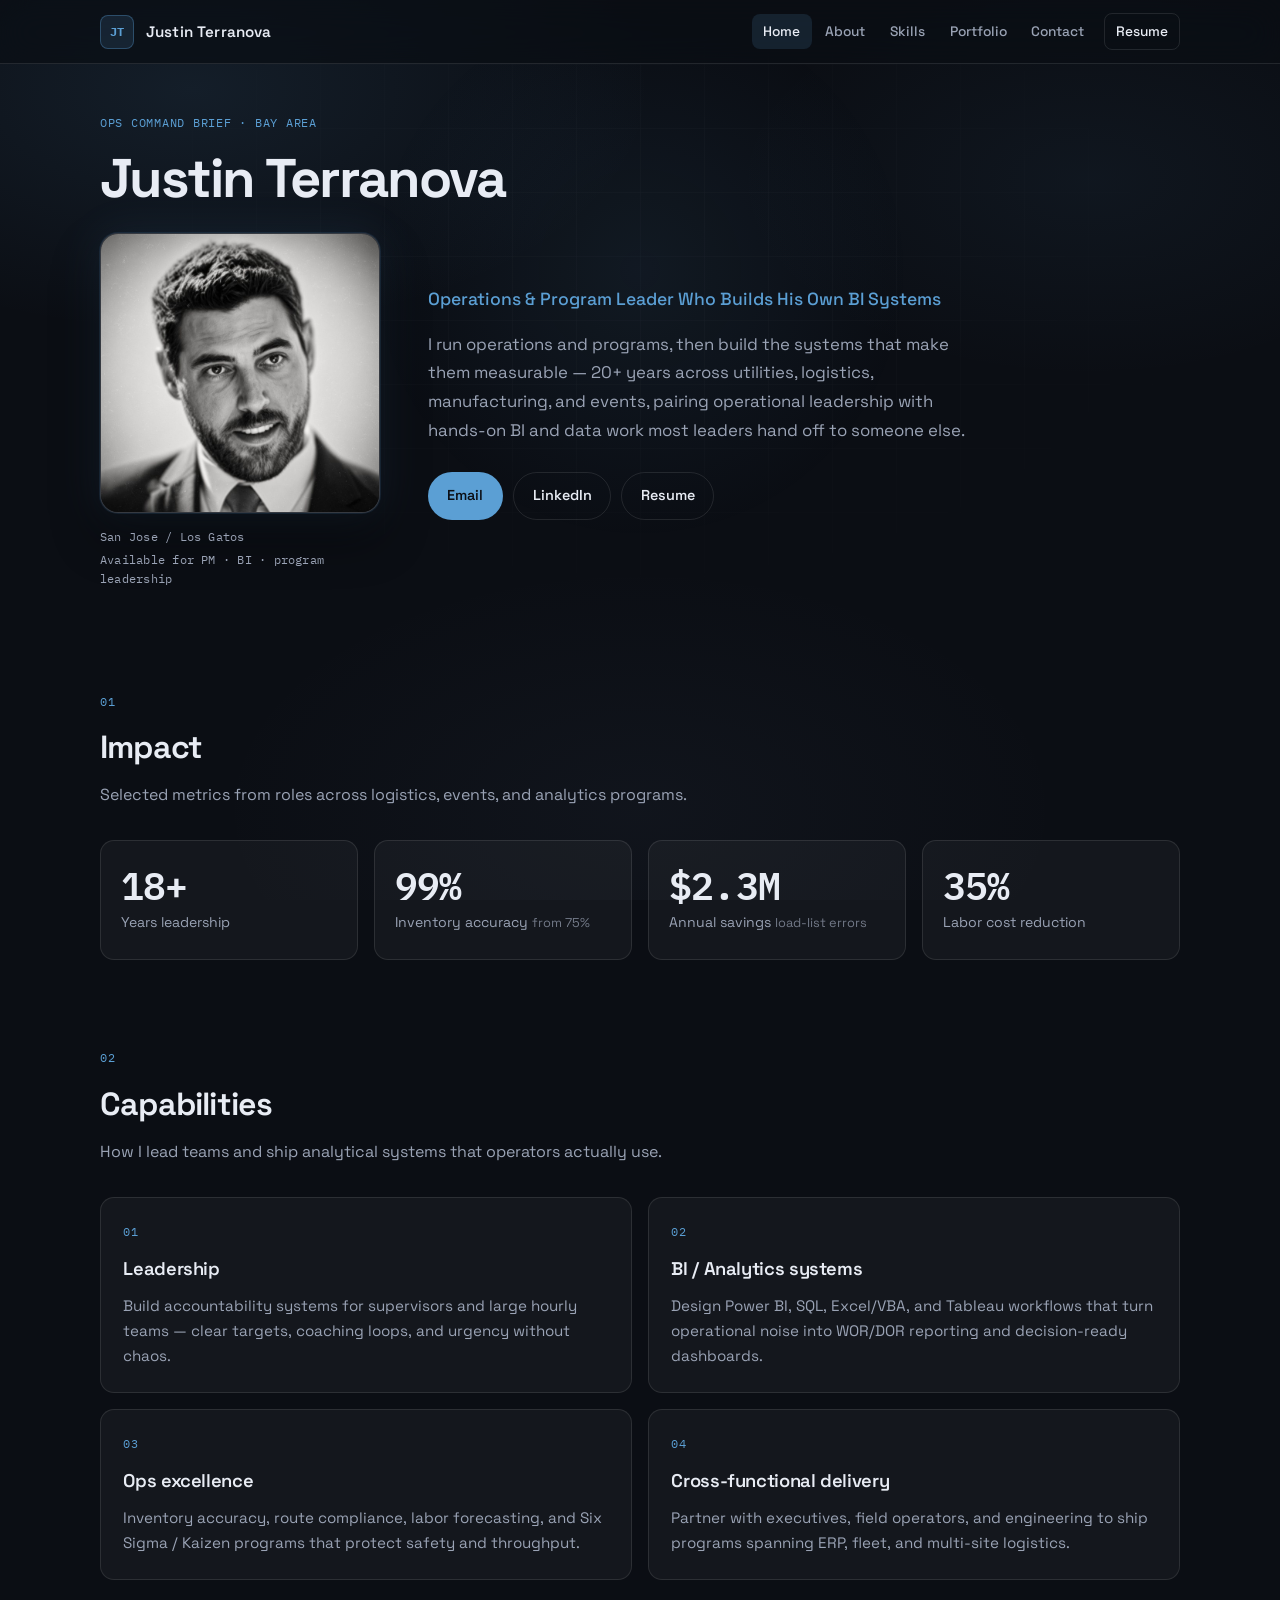
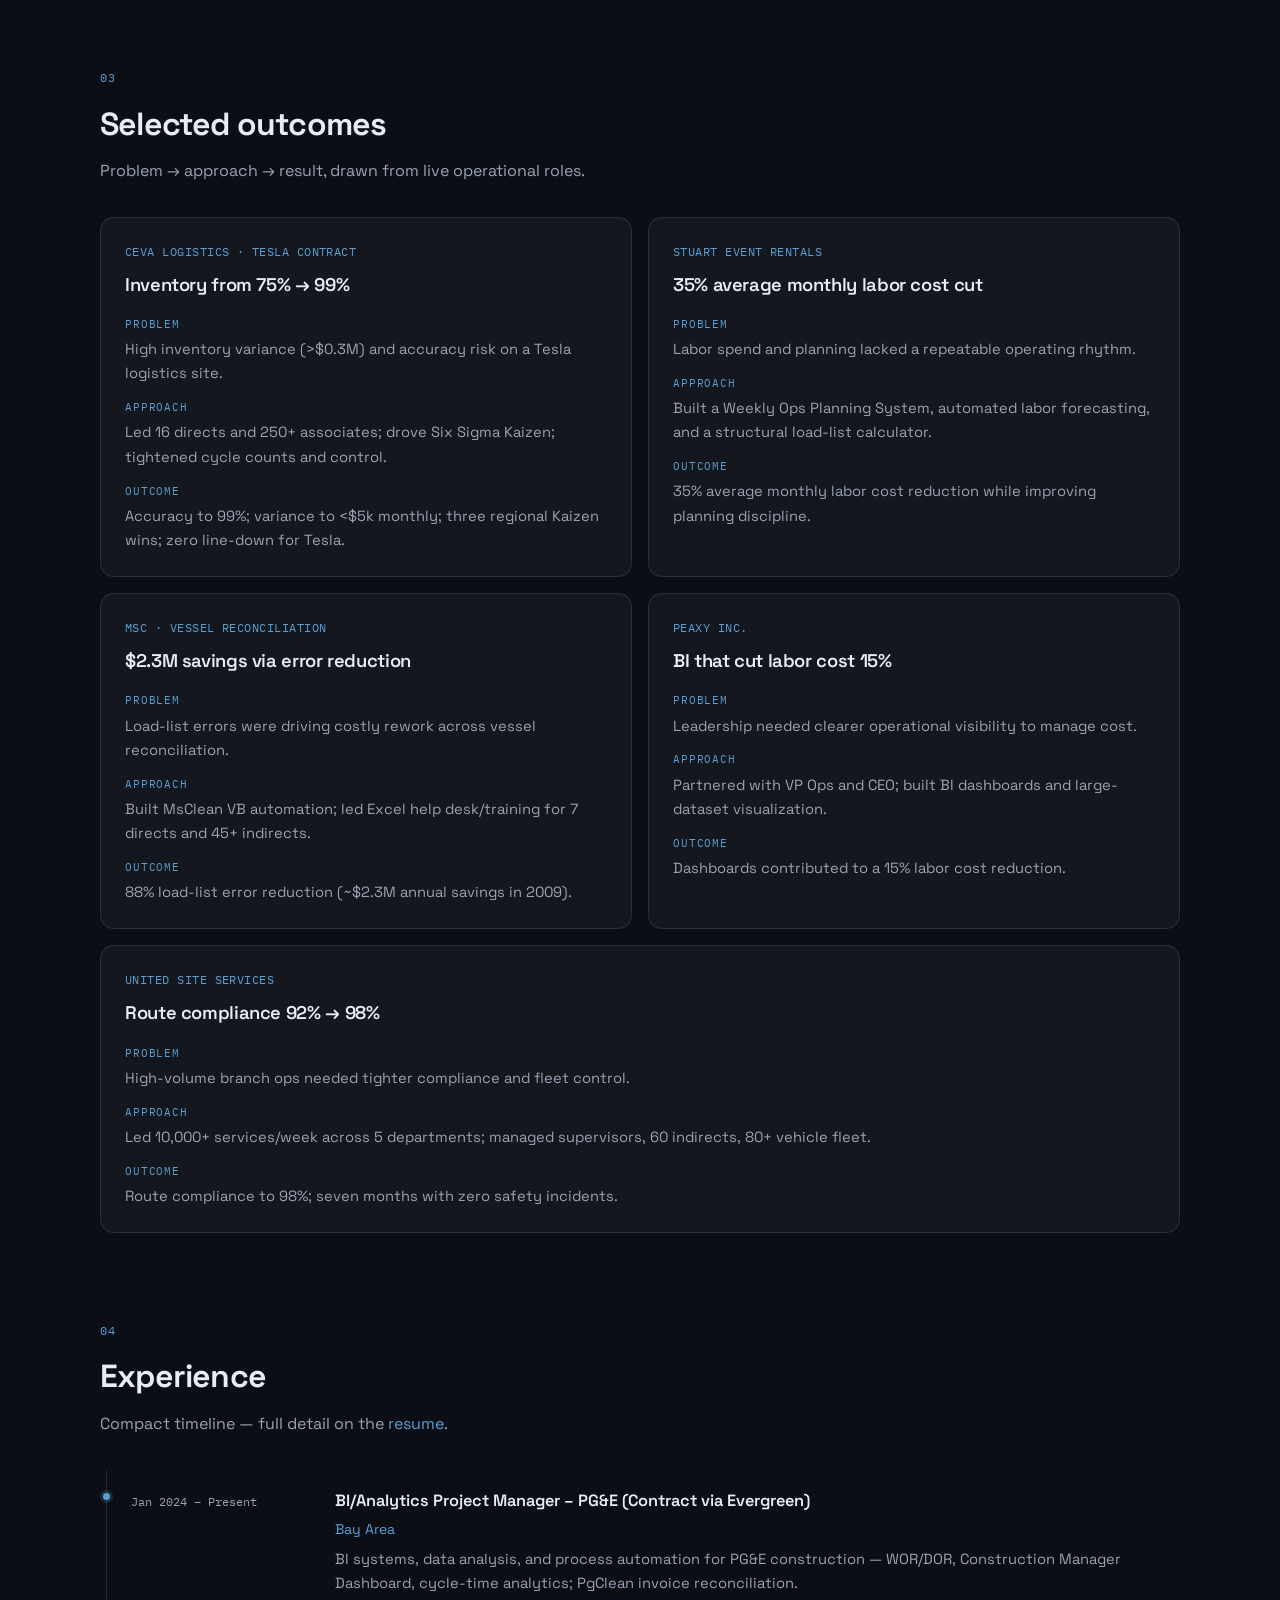
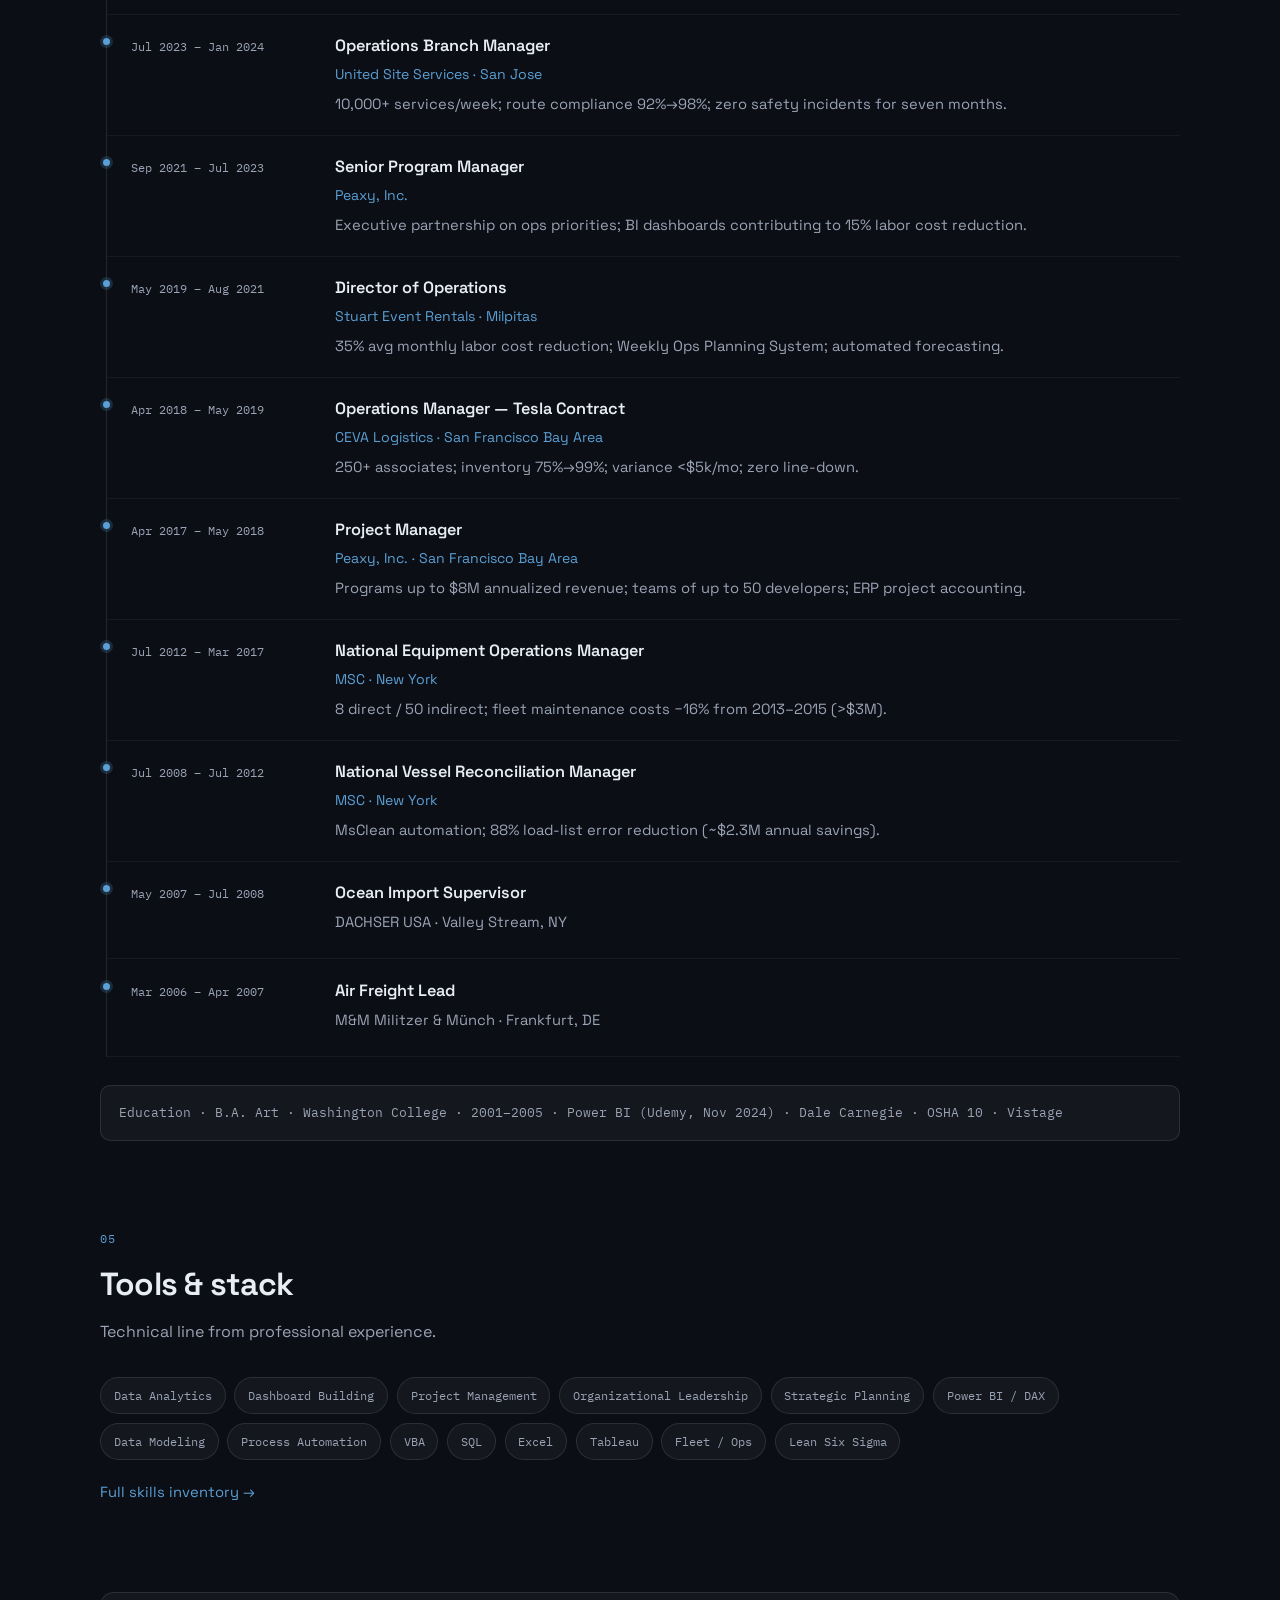
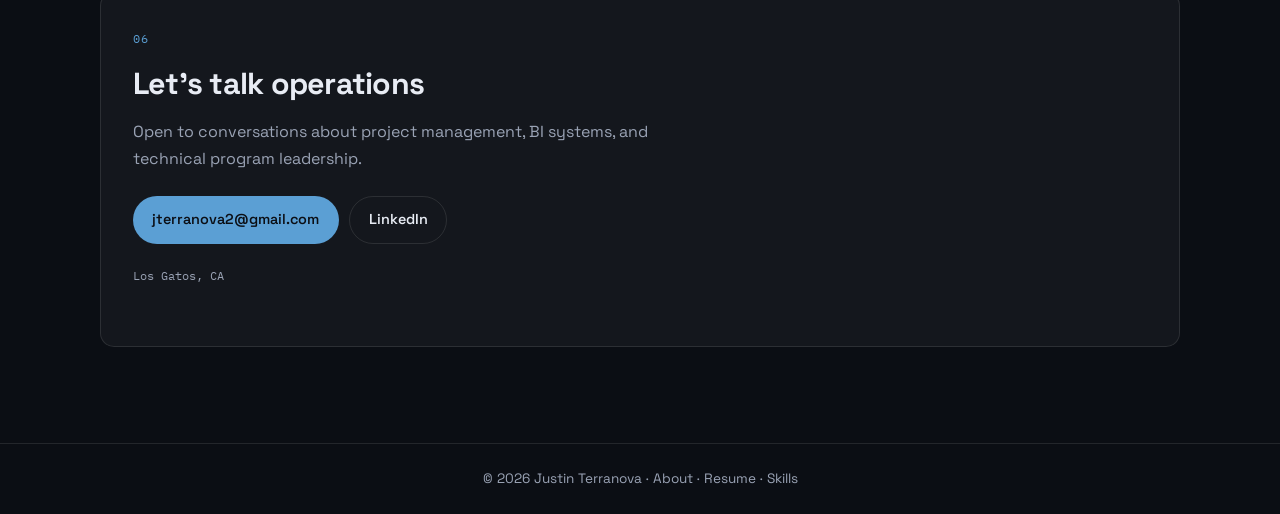
==== index.html @ 0907962b "Fix insights essay images before shelving Rename WebP files that carried .png/.jpg extensions, drop " ====
<!DOCTYPE html>
<html lang="en">
<head>
  <meta charset="UTF-8" />
  <meta name="viewport" content="width=device-width, initial-scale=1" />
  <title>Justin Terranova — Operations & Program Leader · BI Systems · Technical Program Leadership</title>
  <meta name="description" content="Justin Terranova — Operations & Program Leader who builds his own BI systems. 20+ years across utilities, logistics, and manufacturing." />
  <link rel="preconnect" href="https://fonts.googleapis.com" />
  <link rel="preconnect" href="https://fonts.gstatic.com" crossorigin />
  <link href="https://fonts.googleapis.com/css2?family=IBM+Plex+Mono:wght@400;500;600&family=Space+Grotesk:wght@400;500;600;700&display=swap" rel="stylesheet" />
  <link rel="stylesheet" href="styles.css?v=4" />
  <link rel="icon" href="favicon.svg" type="image/svg+xml" />
  <link rel="apple-touch-icon" href="assets/apple-touch-icon.png" />
  <meta property="og:type" content="website" />
  <meta property="og:site_name" content="Justin Terranova" />
  <meta property="og:title" content="Justin Terranova — Operations &amp; Program Leader · BI Systems · Technical Program Leadership" />
  <meta property="og:description" content="Justin Terranova — Operations &amp; Program Leader who builds his own BI systems. 20+ years across utilities, logistics, and manufacturing." />
  <meta property="og:url" content="https://www.justinterranova.com/" />
  <meta property="og:image" content="https://www.justinterranova.com/assets/og-card.jpg" />
  <meta property="og:image:width" content="1200" />
  <meta property="og:image:height" content="630" />
  <meta property="og:image:alt" content="Justin Terranova — Operations &amp; Program Leader Who Builds His Own BI Systems" />
  <meta name="twitter:card" content="summary_large_image" />
</head>
<body>
  <div class="mesh" aria-hidden="true"></div>
  <div class="grid-overlay" aria-hidden="true"></div>
  <div class="cursor-spotlight" aria-hidden="true"></div>

  <header class="site-header">
    <div class="nav-inner">
      <a class="brand" href="index.html">
        <span class="brand-mark">JT</span>
        <span class="brand-name">Justin Terranova</span>
      </a>
      <button class="nav-toggle" type="button" aria-label="Menu" aria-expanded="false">
        <span></span><span></span><span></span>
      </button>
      <nav class="nav-links" aria-label="Primary">
        <a href="index.html" class="active">Home</a>
        <a href="about.html">About</a>
        <a href="skills.html">Skills</a>
        <a href="portfolio.html">Portfolio</a>
        <a href="#contact">Contact</a>
        <a href="resume.html" class="nav-cta">Resume</a>
      </nav>
    </div>
  </header>

  <main>
    <!-- HERO -->
    <section class="hero" id="top">
      <div class="container">
        <div class="hero-copy reveal">
          <p class="eyebrow mono">Ops command brief · Bay Area</p>
          <h1>Justin Terranova</h1>
          <div class="hero-portrait">
            <div class="portrait-frame">
              <img
                src="assets/justin-headshot-film.jpg"
                alt="Black-and-white headshot of Justin Terranova in a suit and tie"
                width="720"
                height="720"
              />
            </div>
            <div class="portrait-meta mono">
              <span>San Jose / Los Gatos</span>
              <span>Available for PM · BI · program leadership</span>
            </div>
          </div>
          <div class="hero-intro">
            <p class="hero-role">Operations & Program Leader Who Builds His Own BI Systems</p>
            <p class="hero-value">
              I run operations and programs, then build the systems that make them measurable — 20+ years across utilities, logistics, manufacturing, and events, pairing operational leadership with hands-on BI and data work most leaders hand off to someone else.
            </p>
            <div class="hero-ctas">
              <a class="btn btn-primary" href="mailto:jterranova2@gmail.com">Email</a>
              <a class="btn btn-ghost" href="https://www.linkedin.com/in/justinterranova/" target="_blank" rel="noopener noreferrer">LinkedIn</a>
              <a class="btn btn-ghost" href="resume.html">Resume</a>
            </div>
          </div>
        </div>
      </div>
    </section>

    <!-- KPI STRIP -->
    <section class="section kpi-section" id="impact">
      <div class="container">
        <div class="section-head reveal">
          <span class="section-num mono">01</span>
          <h2>Impact</h2>
          <p>Selected metrics from roles across logistics, events, and analytics programs.</p>
        </div>
        <div class="kpi-strip">
          <article class="kpi-card glass-card reveal" style="--d: 0ms" data-spotlight>
            <span class="kpi-value mono" data-count="18" data-suffix="+">0</span>
            <span class="kpi-label">Years leadership</span>
          </article>
          <article class="kpi-card glass-card reveal" style="--d: 60ms" data-spotlight>
            <span class="kpi-value mono" data-count="99" data-suffix="%">0</span>
            <span class="kpi-label">Inventory accuracy <span class="kpi-note">from 75%</span></span>
          </article>
          <article class="kpi-card glass-card reveal" style="--d: 120ms" data-spotlight>
            <span class="kpi-value mono" data-prefix="$" data-count="2.3" data-decimals="1" data-suffix="M">$0</span>
            <span class="kpi-label">Annual savings <span class="kpi-note">load-list errors</span></span>
          </article>
          <article class="kpi-card glass-card reveal" style="--d: 180ms" data-spotlight>
            <span class="kpi-value mono" data-count="35" data-suffix="%">0</span>
            <span class="kpi-label">Labor cost reduction</span>
          </article>
        </div>
      </div>
    </section>

    <!-- CAPABILITIES BENTO -->
    <section class="section" id="capabilities">
      <div class="container">
        <div class="section-head reveal">
          <span class="section-num mono">02</span>
          <h2>Capabilities</h2>
          <p>How I lead teams and ship analytical systems that operators actually use.</p>
        </div>
        <div class="bento">
          <article class="bento-card glass-card reveal" style="--d: 0ms" data-spotlight>
            <span class="bento-num mono">01</span>
            <h3>Leadership</h3>
            <p>Build accountability systems for supervisors and large hourly teams — clear targets, coaching loops, and urgency without chaos.</p>
          </article>
          <article class="bento-card glass-card reveal" style="--d: 60ms" data-spotlight>
            <span class="bento-num mono">02</span>
            <h3>BI / Analytics systems</h3>
            <p>Design Power BI, SQL, Excel/VBA, and Tableau workflows that turn operational noise into WOR/DOR reporting and decision-ready dashboards.</p>
          </article>
          <article class="bento-card glass-card reveal" style="--d: 120ms" data-spotlight>
            <span class="bento-num mono">03</span>
            <h3>Ops excellence</h3>
            <p>Inventory accuracy, route compliance, labor forecasting, and Six Sigma / Kaizen programs that protect safety and throughput.</p>
          </article>
          <article class="bento-card glass-card reveal" style="--d: 180ms" data-spotlight>
            <span class="bento-num mono">04</span>
            <h3>Cross-functional delivery</h3>
            <p>Partner with executives, field operators, and engineering to ship programs spanning ERP, fleet, and multi-site logistics.</p>
          </article>
        </div>
      </div>
    </section>

    <!-- SELECTED OUTCOMES -->
    <section class="section" id="outcomes">
      <div class="container">
        <div class="section-head reveal">
          <span class="section-num mono">03</span>
          <h2>Selected outcomes</h2>
          <p>Problem → approach → result, drawn from live operational roles.</p>
        </div>
        <div class="outcome-grid">
          <article class="outcome-card glass-card reveal" style="--d: 0ms" data-spotlight>
            <p class="outcome-org mono">CEVA Logistics · Tesla contract</p>
            <h3>Inventory from 75% → 99%</h3>
            <dl class="outcome-flow">
              <div><dt>Problem</dt><dd>High inventory variance (&gt;$0.3M) and accuracy risk on a Tesla logistics site.</dd></div>
              <div><dt>Approach</dt><dd>Led 16 directs and 250+ associates; drove Six Sigma Kaizen; tightened cycle counts and control.</dd></div>
              <div><dt>Outcome</dt><dd>Accuracy to 99%; variance to &lt;$5k monthly; three regional Kaizen wins; zero line-down for Tesla.</dd></div>
            </dl>
          </article>
          <article class="outcome-card glass-card reveal" style="--d: 80ms" data-spotlight>
            <p class="outcome-org mono">Stuart Event Rentals</p>
            <h3>35% average monthly labor cost cut</h3>
            <dl class="outcome-flow">
              <div><dt>Problem</dt><dd>Labor spend and planning lacked a repeatable operating rhythm.</dd></div>
              <div><dt>Approach</dt><dd>Built a Weekly Ops Planning System, automated labor forecasting, and a structural load-list calculator.</dd></div>
              <div><dt>Outcome</dt><dd>35% average monthly labor cost reduction while improving planning discipline.</dd></div>
            </dl>
          </article>
          <article class="outcome-card glass-card reveal" style="--d: 160ms" data-spotlight>
            <p class="outcome-org mono">MSC · Vessel Reconciliation</p>
            <h3>$2.3M savings via error reduction</h3>
            <dl class="outcome-flow">
              <div><dt>Problem</dt><dd>Load-list errors were driving costly rework across vessel reconciliation.</dd></div>
              <div><dt>Approach</dt><dd>Built MsClean VB automation; led Excel help desk/training for 7 directs and 45+ indirects.</dd></div>
              <div><dt>Outcome</dt><dd>88% load-list error reduction (~$2.3M annual savings in 2009).</dd></div>
            </dl>
          </article>
          <article class="outcome-card glass-card reveal" style="--d: 240ms" data-spotlight>
            <p class="outcome-org mono">Peaxy Inc.</p>
            <h3>BI that cut labor cost 15%</h3>
            <dl class="outcome-flow">
              <div><dt>Problem</dt><dd>Leadership needed clearer operational visibility to manage cost.</dd></div>
              <div><dt>Approach</dt><dd>Partnered with VP Ops and CEO; built BI dashboards and large-dataset visualization.</dd></div>
              <div><dt>Outcome</dt><dd>Dashboards contributed to a 15% labor cost reduction.</dd></div>
            </dl>
          </article>
          <article class="outcome-card glass-card reveal" style="--d: 320ms" data-spotlight>
            <p class="outcome-org mono">United Site Services</p>
            <h3>Route compliance 92% → 98%</h3>
            <dl class="outcome-flow">
              <div><dt>Problem</dt><dd>High-volume branch ops needed tighter compliance and fleet control.</dd></div>
              <div><dt>Approach</dt><dd>Led 10,000+ services/week across 5 departments; managed supervisors, 60 indirects, 80+ vehicle fleet.</dd></div>
              <div><dt>Outcome</dt><dd>Route compliance to 98%; seven months with zero safety incidents.</dd></div>
            </dl>
          </article>
        </div>
      </div>
    </section>

    <!-- EXPERIENCE TIMELINE -->
    <section class="section" id="experience">
      <div class="container">
        <div class="section-head reveal">
          <span class="section-num mono">04</span>
          <h2>Experience</h2>
          <p>Compact timeline — full detail on the <a href="resume.html">resume</a>.</p>
        </div>
        <ol class="timeline">
          <li class="timeline-item reveal" style="--d: 0ms">
            <time class="mono">Jan 2024 – Present</time>
            <div>
              <h3>BI/Analytics Project Manager – PG&E (Contract via Evergreen)</h3>
              <p class="timeline-meta">Bay Area</p>
              <p>BI systems, data analysis, and process automation for PG&amp;E construction — WOR/DOR, Construction Manager Dashboard, cycle-time analytics; PgClean invoice reconciliation.</p>
            </div>
          </li>
          <li class="timeline-item reveal" style="--d: 40ms">
            <time class="mono">Jul 2023 – Jan 2024</time>
            <div>
              <h3>Operations Branch Manager</h3>
              <p class="timeline-meta">United Site Services · San Jose</p>
              <p>10,000+ services/week; route compliance 92%→98%; zero safety incidents for seven months.</p>
            </div>
          </li>
          <li class="timeline-item reveal" style="--d: 80ms">
            <time class="mono">Sep 2021 – Jul 2023</time>
            <div>
              <h3>Senior Program Manager</h3>
              <p class="timeline-meta">Peaxy, Inc.</p>
              <p>Executive partnership on ops priorities; BI dashboards contributing to 15% labor cost reduction.</p>
            </div>
          </li>
          <li class="timeline-item reveal" style="--d: 120ms">
            <time class="mono">May 2019 – Aug 2021</time>
            <div>
              <h3>Director of Operations</h3>
              <p class="timeline-meta">Stuart Event Rentals · Milpitas</p>
              <p>35% avg monthly labor cost reduction; Weekly Ops Planning System; automated forecasting.</p>
            </div>
          </li>
          <li class="timeline-item reveal" style="--d: 160ms">
            <time class="mono">Apr 2018 – May 2019</time>
            <div>
              <h3>Operations Manager — Tesla Contract</h3>
              <p class="timeline-meta">CEVA Logistics · San Francisco Bay Area</p>
              <p>250+ associates; inventory 75%→99%; variance &lt;$5k/mo; zero line-down.</p>
            </div>
          </li>
          <li class="timeline-item reveal" style="--d: 200ms">
            <time class="mono">Apr 2017 – May 2018</time>
            <div>
              <h3>Project Manager</h3>
              <p class="timeline-meta">Peaxy, Inc. · San Francisco Bay Area</p>
              <p>Programs up to $8M annualized revenue; teams of up to 50 developers; ERP project accounting.</p>
            </div>
          </li>
          <li class="timeline-item reveal" style="--d: 240ms">
            <time class="mono">Jul 2012 – Mar 2017</time>
            <div>
              <h3>National Equipment Operations Manager</h3>
              <p class="timeline-meta">MSC · New York</p>
              <p>8 direct / 50 indirect; fleet maintenance costs −16% from 2013–2015 (&gt;$3M).</p>
            </div>
          </li>
          <li class="timeline-item reveal" style="--d: 280ms">
            <time class="mono">Jul 2008 – Jul 2012</time>
            <div>
              <h3>National Vessel Reconciliation Manager</h3>
              <p class="timeline-meta">MSC · New York</p>
              <p>MsClean automation; 88% load-list error reduction (~$2.3M annual savings).</p>
            </div>
          </li>
          <li class="timeline-item reveal" style="--d: 320ms">
            <time class="mono">May 2007 – Jul 2008</time>
            <div>
              <h3>Ocean Import Supervisor</h3>
              <p class="timeline-meta">DACHSER USA · Valley Stream, NY</p>
            </div>
          </li>
          <li class="timeline-item reveal" style="--d: 360ms">
            <time class="mono">Mar 2006 – Apr 2007</time>
            <div>
              <h3>Air Freight Lead</h3>
              <p class="timeline-meta">M&amp;M Militzer &amp; Münch · Frankfurt, DE</p>
            </div>
          </li>
        </ol>
        <p class="edu-line reveal mono">Education · B.A. Art · Washington College · 2001–2005 · Power BI (Udemy, Nov 2024) · Dale Carnegie · OSHA 10 · Vistage</p>
      </div>
    </section>

    <!-- STACK -->
    <section class="section" id="stack">
      <div class="container">
        <div class="section-head reveal">
          <span class="section-num mono">05</span>
          <h2>Tools &amp; stack</h2>
          <p>Technical line from professional experience.</p>
        </div>
        <ul class="chip-row reveal">
          <li>Data Analytics</li>
          <li>Dashboard Building</li>
          <li>Project Management</li>
          <li>Organizational Leadership</li>
          <li>Strategic Planning</li>
          <li>Power BI / DAX</li>
          <li>Data Modeling</li>
          <li>Process Automation</li>
          <li>VBA</li>
          <li>SQL</li>
          <li>Excel</li>
          <li>Tableau</li>
          <li>Fleet / Ops</li>
          <li>Lean Six Sigma</li>
        </ul>
        <p class="stack-more reveal"><a href="skills.html">Full skills inventory →</a></p>
      </div>
    </section>

    <!-- CONTACT -->
    <section class="section contact-section" id="contact">
      <div class="container">
        <div class="contact-panel glass-card reveal" data-spotlight>
          <span class="section-num mono">06</span>
          <h2>Let’s talk operations</h2>
          <p>Open to conversations about project management, BI systems, and technical program leadership.</p>
          <div class="hero-ctas">
            <a class="btn btn-primary" href="mailto:jterranova2@gmail.com">jterranova2@gmail.com</a>
            <a class="btn btn-ghost" href="https://www.linkedin.com/in/justinterranova/" target="_blank" rel="noopener noreferrer">LinkedIn</a>
          </div>
          <p class="contact-loc mono">Los Gatos, CA</p>
        </div>
      </div>
    </section>
  </main>

  <footer class="site-footer">
    <p>© <span id="y"></span> Justin Terranova · <a href="about.html">About</a> · <a href="resume.html">Resume</a> · <a href="skills.html">Skills</a></p>
  </footer>
  <script src="script.js"></script>
</body>
</html>
---- styles.css ----
/* Justin Terranova — Ops command center / executive brief */
:root {
  --bg: #0b0e14;
  --bg-elevated: #10141c;
  --surface: rgba(255, 255, 255, 0.04);
  --surface-strong: rgba(255, 255, 255, 0.06);
  --border: rgba(255, 255, 255, 0.10);
  --border-strong: rgba(255, 255, 255, 0.16);
  --text: #e8ecf4;
  --muted: #9aa3b5;
  --accent: #5b9fd4;
  --accent-soft: rgba(91, 159, 212, 0.14);
  --accent-glow: rgba(91, 159, 212, 0.35);
  --radius: 14px;
  --radius-sm: 10px;
  --nav-h: 64px;
  --max: 1120px;
  --font: "Space Grotesk", system-ui, -apple-system, sans-serif;
  --mono: "IBM Plex Mono", ui-monospace, SFMono-Regular, Menlo, monospace;
  --mx: 50%;
  --my: 30%;
  --ease: cubic-bezier(0.22, 1, 0.36, 1);
}

*, *::before, *::after { box-sizing: border-box; margin: 0; padding: 0; }

html { scroll-behavior: smooth; }

body {
  font-family: var(--font);
  background: var(--bg);
  color: var(--text);
  line-height: 1.65;
  min-height: 100vh;
  display: flex;
  flex-direction: column;
  overflow-x: hidden;
  -webkit-font-smoothing: antialiased;
}

img { max-width: 100%; height: auto; display: block; }
a { color: var(--accent); text-decoration: none; transition: color 0.2s var(--ease); }
a:hover { color: #7bb4e0; }
ul, ol { list-style: none; }

.mono { font-family: var(--mono); }

/* —— Ambient layers —— */
.mesh {
  position: fixed;
  inset: 0;
  z-index: -2;
  pointer-events: none;
  background:
    radial-gradient(ellipse 60% 45% at 15% 10%, rgba(91, 159, 212, 0.11), transparent 60%),
    radial-gradient(ellipse 50% 40% at 85% 20%, rgba(91, 159, 212, 0.06), transparent 55%),
    radial-gradient(ellipse 55% 45% at 50% 90%, rgba(120, 140, 180, 0.05), transparent 60%),
    var(--bg);
  animation: mesh-drift 28s ease-in-out infinite alternate;
}

.grid-overlay {
  position: fixed;
  inset: 0;
  z-index: -1;
  pointer-events: none;
  opacity: 0.035;
  background-image:
    linear-gradient(rgba(255,255,255,0.6) 1px, transparent 1px),
    linear-gradient(90deg, rgba(255,255,255,0.6) 1px, transparent 1px);
  background-size: 64px 64px;
  mask-image: radial-gradient(ellipse 70% 60% at 50% 30%, #000 20%, transparent 75%);
}

.cursor-spotlight {
  position: fixed;
  inset: 0;
  z-index: 0;
  pointer-events: none;
  background: radial-gradient(
    600px circle at var(--mx) var(--my),
    rgba(91, 159, 212, 0.08),
    transparent 45%
  );
  opacity: 0;
  transition: opacity 0.4s ease;
}
body.has-pointer .cursor-spotlight { opacity: 1; }

@keyframes mesh-drift {
  0% { transform: translate3d(0, 0, 0) scale(1); }
  100% { transform: translate3d(1.5%, -1%, 0) scale(1.03); }
}

@media (prefers-reduced-motion: reduce) {
  .mesh { animation: none; }
  html { scroll-behavior: auto; }
}

/* —— Nav —— */
.site-header {
  position: sticky;
  top: 0;
  z-index: 100;
  height: var(--nav-h);
  background: rgba(11, 14, 20, 0.72);
  backdrop-filter: blur(16px) saturate(1.2);
  -webkit-backdrop-filter: blur(16px) saturate(1.2);
  border-bottom: 1px solid var(--border);
}

.nav-inner {
  max-width: var(--max);
  margin: 0 auto;
  padding: 0 1.25rem;
  height: 100%;
  display: flex;
  align-items: center;
  justify-content: space-between;
  gap: 1rem;
}

.brand {
  display: flex;
  align-items: center;
  gap: 0.75rem;
  color: var(--text);
  font-weight: 600;
  letter-spacing: 0.01em;
}
.brand:hover { color: var(--text); }

.brand-mark {
  width: 34px; height: 34px;
  border-radius: 8px;
  background: var(--accent-soft);
  border: 1px solid rgba(91, 159, 212, 0.35);
  color: var(--accent);
  display: grid;
  place-items: center;
  font-size: 0.78rem;
  font-weight: 700;
  font-family: var(--mono);
  letter-spacing: 0.02em;
}

.brand-name { font-size: 0.95rem; }

.nav-links {
  display: flex;
  align-items: center;
  gap: 0.15rem;
}

.nav-links a {
  color: var(--muted);
  padding: 0.4rem 0.7rem;
  border-radius: 8px;
  font-size: 0.86rem;
  font-weight: 500;
}
.nav-links a:hover,
.nav-links a.active {
  color: var(--text);
  background: var(--accent-soft);
}

.nav-links a.nav-cta {
  margin-left: 0.35rem;
  border: 1px solid var(--border);
  color: var(--text);
}
.nav-links a.nav-cta:hover {
  border-color: var(--accent);
  background: var(--accent-soft);
}

.nav-toggle {
  display: none;
  background: transparent;
  border: 1px solid var(--border);
  color: var(--text);
  width: 40px; height: 40px;
  border-radius: 8px;
  cursor: pointer;
  padding: 10px 9px;
  flex-direction: column;
  justify-content: space-between;
}
.nav-toggle span {
  display: block;
  height: 1.5px;
  background: var(--text);
  border-radius: 2px;
}

/* —— Layout —— */
main {
  flex: 1;
  position: relative;
  z-index: 1;
  padding-bottom: 4rem;
}

.container {
  max-width: var(--max);
  margin: 0 auto;
  padding: 0 1.25rem;
}

.section {
  padding: 4.5rem 0 1rem;
}

.section-head {
  margin-bottom: 2rem;
  max-width: 40rem;
}
.section-num {
  display: block;
  font-size: 0.75rem;
  color: var(--accent);
  letter-spacing: 0.08em;
  margin-bottom: 0.6rem;
}
.section-head h2 {
  font-size: clamp(1.6rem, 3.5vw, 2rem);
  font-weight: 650;
  letter-spacing: -0.025em;
  margin-bottom: 0.5rem;
}
.section-head p { color: var(--muted); font-size: 1rem; }

.page-title {
  font-size: clamp(1.75rem, 4vw, 2.25rem);
  font-weight: 700;
  letter-spacing: -0.02em;
  margin-bottom: 0.5rem;
  padding-top: 2rem;
}
.page-lead {
  color: var(--muted);
  font-size: 1.05rem;
  margin-bottom: 2rem;
  max-width: 42rem;
}

/* —— Glass / cards —— */
.glass-card {
  background: var(--surface);
  border: 1px solid var(--border);
  border-radius: var(--radius);
  position: relative;
  overflow: hidden;
  --spot-x: 50%;
  --spot-y: 50%;
}
.glass-card::before {
  content: "";
  position: absolute;
  inset: 0;
  background: radial-gradient(
    420px circle at var(--spot-x) var(--spot-y),
    rgba(91, 159, 212, 0.12),
    transparent 45%
  );
  opacity: 0;
  transition: opacity 0.35s ease;
  pointer-events: none;
  z-index: 0;
}
body.has-pointer .glass-card:hover::before { opacity: 1; }
.glass-card > * { position: relative; z-index: 1; }

/* —— Buttons —— */
.btn {
  display: inline-flex;
  align-items: center;
  justify-content: center;
  gap: 0.45rem;
  padding: 0.7rem 1.15rem;
  border-radius: 999px;
  font-size: 0.9rem;
  font-weight: 560;
  border: 1px solid transparent;
  transition: background 0.2s, border-color 0.2s, color 0.2s, transform 0.2s;
}
.btn-primary {
  background: var(--accent);
  color: #0b0e14;
}
.btn-primary:hover {
  background: #7bb4e0;
  color: #0b0e14;
}
.btn-ghost {
  background: transparent;
  border-color: var(--border);
  color: var(--text);
}
.btn-ghost:hover {
  border-color: var(--accent);
  background: var(--accent-soft);
  color: var(--text);
}

.hero-ctas {
  display: flex;
  flex-wrap: wrap;
  gap: 0.65rem;
}

/* —— Hero —— */
.hero {
  padding: 3rem 0 2rem;
}
.eyebrow {
  font-size: 0.78rem;
  color: var(--accent);
  letter-spacing: 0.06em;
  text-transform: uppercase;
  margin-bottom: 1rem;
}
.hero h1 {
  font-size: clamp(2.4rem, 5.5vw, 3.4rem);
  font-weight: 700;
  letter-spacing: -0.035em;
  line-height: 1.1;
  margin-bottom: 0.55rem;
}
.hero-role {
  font-size: 1.1rem;
  color: var(--accent);
  font-weight: 500;
  margin-bottom: 1rem;
}
.hero-value {
  color: var(--muted);
  font-size: 1.05rem;
  max-width: 34rem;
  margin-bottom: 1.75rem;
  line-height: 1.7;
}

.hero-portrait {
  margin: 1rem 0 1.5rem;
}
@media (min-width: 900px) {
  .hero-copy {
    display: grid;
    grid-template-columns: 280px 1fr;
    grid-template-areas:
      "eyebrow eyebrow"
      "name    name"
      "photo   intro";
    column-gap: 3rem;
    align-items: center;
  }
  .hero-copy .eyebrow { grid-area: eyebrow; }
  .hero-copy h1 { grid-area: name; }
  .hero-portrait { grid-area: photo; margin-bottom: 0; }
  .hero-intro { grid-area: intro; }
}
.portrait-frame {
  width: min(100%, 280px);
  aspect-ratio: 1 / 1;
  border-radius: 18px;
  overflow: hidden;
  border: 1px solid var(--border-strong);
  background: var(--bg-elevated);
  box-shadow:
    0 0 0 1px rgba(91, 159, 212, 0.12),
    0 0 40px rgba(91, 159, 212, 0.12),
    0 24px 48px rgba(0, 0, 0, 0.45);
}
.portrait-frame img {
  width: 100%;
  height: 100%;
  object-fit: cover;
  object-position: 50% 8%;
}
.portrait-meta {
  margin-top: 0.85rem;
  width: min(100%, 280px);
  display: flex;
  flex-direction: column;
  gap: 0.25rem;
  font-size: 0.72rem;
  color: var(--muted);
  letter-spacing: 0.02em;
}

/* —— KPI —— */
.kpi-strip {
  display: grid;
  grid-template-columns: repeat(4, 1fr);
  gap: 1rem;
}
.kpi-card {
  padding: 1.35rem 1.25rem;
  min-height: 120px;
}
.kpi-value {
  display: block;
  font-size: clamp(1.8rem, 3vw, 2.35rem);
  font-weight: 600;
  color: var(--text);
  letter-spacing: -0.02em;
  line-height: 1.15;
  margin-bottom: 0.45rem;
}
.kpi-label {
  display: block;
  font-size: 0.88rem;
  color: var(--muted);
  line-height: 1.4;
}
.kpi-note {
  color: rgba(154, 163, 181, 0.7);
  font-size: 0.8rem;
}

/* —— Bento —— */
.bento {
  display: grid;
  grid-template-columns: repeat(2, 1fr);
  gap: 1rem;
}
.bento-card {
  padding: 1.5rem 1.4rem;
  min-height: 170px;
}
.bento-num {
  display: block;
  font-size: 0.75rem;
  color: var(--accent);
  margin-bottom: 0.75rem;
  letter-spacing: 0.06em;
}
.bento-card h3 {
  font-size: 1.15rem;
  font-weight: 600;
  letter-spacing: -0.02em;
  margin-bottom: 0.55rem;
}
.bento-card p {
  color: var(--muted);
  font-size: 0.95rem;
}

/* —— Outcomes —— */
.outcome-grid {
  display: grid;
  grid-template-columns: repeat(2, 1fr);
  gap: 1rem;
}
.outcome-card {
  padding: 1.5rem;
}
.outcome-card:last-child:nth-child(odd) {
  grid-column: 1 / -1;
}
.outcome-org {
  font-size: 0.72rem;
  color: var(--accent);
  letter-spacing: 0.04em;
  text-transform: uppercase;
  margin-bottom: 0.55rem;
}
.outcome-card h3 {
  font-size: 1.15rem;
  font-weight: 600;
  letter-spacing: -0.02em;
  margin-bottom: 1rem;
}
.outcome-flow {
  display: grid;
  gap: 0.85rem;
}
.outcome-flow dt {
  font-family: var(--mono);
  font-size: 0.68rem;
  text-transform: uppercase;
  letter-spacing: 0.08em;
  color: var(--accent);
  margin-bottom: 0.2rem;
}
.outcome-flow dd {
  color: var(--muted);
  font-size: 0.92rem;
}

/* —— Timeline —— */
.timeline {
  border-left: 1px solid var(--border);
  margin-left: 0.35rem;
  padding-left: 0;
}
.timeline-item {
  display: grid;
  grid-template-columns: 11.5rem 1fr;
  gap: 1.25rem;
  padding: 1.15rem 0 1.15rem 1.5rem;
  position: relative;
  border-bottom: 1px solid rgba(255,255,255,0.05);
}
.timeline-item::before {
  content: "";
  position: absolute;
  left: -4px;
  top: 1.45rem;
  width: 7px;
  height: 7px;
  border-radius: 50%;
  background: var(--accent);
  box-shadow: 0 0 0 3px rgba(91, 159, 212, 0.2);
}
.timeline-item time {
  font-size: 0.78rem;
  color: var(--muted);
  padding-top: 0.2rem;
}
.timeline-item h3 {
  font-size: 1.02rem;
  font-weight: 600;
  margin-bottom: 0.2rem;
}
.timeline-meta {
  color: var(--accent);
  font-size: 0.88rem;
  margin-bottom: 0.35rem;
}
.timeline-item p:last-child {
  color: var(--muted);
  font-size: 0.92rem;
}
.edu-line {
  margin-top: 1.75rem;
  padding: 1rem 1.15rem;
  background: var(--surface);
  border: 1px solid var(--border);
  border-radius: var(--radius-sm);
  color: var(--muted);
  font-size: 0.82rem;
}

/* —— Chips —— */
.chip-row {
  display: flex;
  flex-wrap: wrap;
  gap: 0.55rem;
}
.chip-row li {
  font-family: var(--mono);
  font-size: 0.78rem;
  padding: 0.45rem 0.8rem;
  border-radius: 999px;
  border: 1px solid var(--border);
  background: var(--surface);
  color: var(--muted);
  transition: border-color 0.2s, color 0.2s, background 0.2s;
}
.chip-row li:hover {
  border-color: rgba(91, 159, 212, 0.45);
  color: var(--text);
  background: var(--accent-soft);
}
.stack-more {
  margin-top: 1.25rem;
  font-size: 0.92rem;
}

/* —— Contact —— */
.contact-section { padding-bottom: 2rem; }
.contact-panel {
  padding: 2.25rem 2rem;
  text-align: left;
}
.contact-panel h2 {
  font-size: clamp(1.5rem, 3vw, 1.9rem);
  letter-spacing: -0.025em;
  margin: 0.5rem 0 0.65rem;
}
.contact-panel > p {
  color: var(--muted);
  max-width: 36rem;
  margin-bottom: 1.5rem;
}
.contact-loc {
  margin-top: 1.35rem;
  font-size: 0.75rem;
  color: var(--muted);
}

/* —— Reveal —— */
.reveal {
  opacity: 0;
  transform: translateY(18px);
  transition: opacity 0.7s var(--ease), transform 0.7s var(--ease);
  transition-delay: var(--d, 0ms);
}
.reveal.in {
  opacity: 1;
  transform: none;
}
@media (prefers-reduced-motion: reduce) {
  .reveal {
    opacity: 1;
    transform: none;
    transition: none;
  }
}

/* —— Subpages: About —— */
.about-layout {
  display: grid;
  grid-template-columns: 280px 1fr;
  gap: 2.5rem;
  align-items: start;
  padding-bottom: 2rem;
}
.about-photo {
  border-radius: var(--radius);
  overflow: hidden;
  border: 1px solid var(--border);
  background: var(--surface);
  aspect-ratio: 3/4;
  box-shadow: 0 0 32px rgba(91, 159, 212, 0.1);
}
.about-photo img {
  width: 100%; height: 100%;
  object-fit: cover;
  object-position: 50% 8%;
}
.about-copy p {
  margin-bottom: 1.25rem;
  color: var(--muted);
  font-size: 1.02rem;
}
.about-copy p:first-of-type { color: var(--text); }
.contact-block {
  margin-top: 1.25rem;
  padding: 1.25rem;
  background: var(--surface);
  border: 1px solid var(--border);
  border-radius: var(--radius);
}
.contact-block h3 {
  font-size: 0.85rem;
  margin-bottom: 0.75rem;
  font-family: var(--mono);
  color: var(--accent);
  letter-spacing: 0.04em;
  text-transform: uppercase;
}
.contact-block a, .contact-block span {
  display: block;
  color: var(--muted);
  font-size: 0.92rem;
  margin-bottom: 0.35rem;
}
.contact-block a:hover { color: var(--accent); }

/* —— Resume —— */
.skills-tagline {
  background: var(--surface);
  border: 1px solid var(--border);
  border-radius: var(--radius);
  padding: 1.25rem 1.5rem;
  margin-bottom: 2rem;
}
.skills-tagline p {
  color: var(--muted);
  font-size: 0.95rem;
  margin-bottom: 0.5rem;
}
.skills-tagline p:last-child { margin-bottom: 0; }
.skills-tagline strong { color: var(--text); }

.section-label {
  font-family: var(--mono);
  font-size: 0.72rem;
  text-transform: uppercase;
  letter-spacing: 0.12em;
  color: var(--accent);
  font-weight: 500;
  margin-bottom: 1.25rem;
  padding-bottom: 0.5rem;
  border-bottom: 1px solid var(--border);
}

.job {
  margin-bottom: 1.75rem;
  padding: 1.25rem 1.35rem;
  background: var(--surface);
  border: 1px solid var(--border);
  border-radius: var(--radius);
}
.job-header {
  display: flex;
  flex-wrap: wrap;
  justify-content: space-between;
  gap: 0.5rem 1.5rem;
  margin-bottom: 0.35rem;
}
.job-title { font-size: 1.08rem; font-weight: 600; }
.job-dates {
  font-family: var(--mono);
  color: var(--accent);
  font-size: 0.8rem;
  font-weight: 500;
  white-space: nowrap;
}
.job-meta {
  color: var(--muted);
  font-size: 0.92rem;
  margin-bottom: 0.75rem;
}
.job ul {
  padding-left: 1.15rem;
  list-style: disc;
}
.job li {
  color: var(--muted);
  margin-bottom: 0.4rem;
  font-size: 0.95rem;
}
.job li::marker { color: var(--accent); }

.edu {
  background: var(--surface);
  border: 1px solid var(--border);
  border-radius: var(--radius);
  padding: 1.25rem 1.5rem;
  margin: 0.5rem 0 2rem;
}
.edu h3 { font-size: 1.05rem; margin-bottom: 0.25rem; }
.edu p { color: var(--muted); font-size: 0.92rem; }

/* —— Skills —— */
.skills-grid {
  display: grid;
  grid-template-columns: 1fr 1fr;
  gap: 1.25rem;
  padding-bottom: 2rem;
}
.skills-col {
  background: var(--surface);
  border: 1px solid var(--border);
  border-radius: var(--radius);
  padding: 1.5rem;
}
.skills-col h2 {
  font-size: 1.05rem;
  margin-bottom: 1rem;
  color: var(--accent);
}
.skill-tags {
  display: flex;
  flex-wrap: wrap;
  gap: 0.5rem;
}
.skill-tags li {
  background: rgba(255,255,255,0.03);
  border: 1px solid var(--border);
  border-radius: 999px;
  padding: 0.4rem 0.85rem;
  font-size: 0.82rem;
  font-family: var(--mono);
  color: var(--muted);
  transition: border-color 0.15s, color 0.15s;
}
.skill-tags li:hover {
  border-color: rgba(91, 159, 212, 0.45);
  color: var(--text);
}

/* —— Footer —— */
.site-footer {
  border-top: 1px solid var(--border);
  padding: 1.5rem 1.25rem;
  text-align: center;
  color: var(--muted);
  font-size: 0.85rem;
  position: relative;
  z-index: 1;
}
.site-footer a { color: var(--muted); }
.site-footer a:hover { color: var(--accent); }

/* —— Responsive —— */
@media (max-width: 960px) {
  .kpi-strip { grid-template-columns: repeat(2, 1fr); }
  .outcome-grid { grid-template-columns: 1fr; }
  .outcome-card:last-child:nth-child(odd) { grid-column: auto; }
  .timeline-item {
    grid-template-columns: 1fr;
    gap: 0.35rem;
  }
}

@media (max-width: 860px) {
  .about-layout { grid-template-columns: 1fr; }
  .about-photo {
    max-width: 280px;
    margin: 0 auto;
  }
  .skills-grid { grid-template-columns: 1fr; }
  .bento { grid-template-columns: 1fr; }
}

@media (max-width: 900px) {
  .nav-toggle { display: flex; }
  .nav-links {
    display: none;
    position: absolute;
    top: var(--nav-h);
    left: 0; right: 0;
    flex-direction: column;
    align-items: stretch;
    background: rgba(11, 14, 20, 0.96);
    backdrop-filter: blur(16px);
    border-bottom: 1px solid var(--border);
    padding: 0.75rem;
    gap: 0.25rem;
  }
  .nav-links.open { display: flex; }
  .nav-links a { padding: 0.75rem 1rem; }
  .nav-links a.nav-cta { margin-left: 0; }
}

@media (max-width: 720px) {
  .brand-name { display: none; }
  .kpi-strip { grid-template-columns: 1fr 1fr; }
  .contact-panel { padding: 1.5rem 1.25rem; }
}

@media (max-width: 480px) {
  .kpi-strip { grid-template-columns: 1fr; }
}

@media (pointer: coarse), (prefers-reduced-motion: reduce) {
  .cursor-spotlight { display: none !important; }
  body.has-pointer .glass-card:hover::before { opacity: 0; }
}

/* —— Portfolio —— */
.portfolio-hero {
  padding: 0.5rem 0 0;
}
.portfolio-hero .page-title {
  padding-top: 0.35rem;
  margin-bottom: 0.65rem;
}
.portfolio-hero .page-lead {
  margin-bottom: 0.5rem;
}
.portfolio-coming-soon {
  padding: 2.5rem 1.5rem;
  margin-bottom: 2rem;
  text-align: center;
}
.portfolio-coming-soon .eyebrow {
  margin-bottom: 0.5rem;
}

.ja-intro {
  padding: 1.5rem 1.5rem;
  margin-bottom: 1.25rem;
}
.ja-tagline {
  font-size: 0.72rem;
  color: var(--accent);
  letter-spacing: 0.06em;
  text-transform: uppercase;
  margin-bottom: 0.65rem;
}
.ja-intro p:last-child {
  color: var(--muted);
  font-size: 1.02rem;
  max-width: 48rem;
}

.ja-services {
  display: grid;
  grid-template-columns: repeat(2, 1fr);
  gap: 1rem;
  margin-bottom: 2rem;
}
.ja-service {
  padding: 1.35rem 1.35rem;
}
.ja-service h3 {
  font-size: 1.08rem;
  font-weight: 600;
  letter-spacing: -0.02em;
  margin-bottom: 0.45rem;
}
.ja-service p {
  color: var(--muted);
  font-size: 0.94rem;
}

.subsection-label {
  font-size: 0.78rem;
  letter-spacing: 0.08em;
  text-transform: uppercase;
  color: var(--accent);
  margin: 0.5rem 0 1rem;
  font-weight: 500;
}
.subsection-label span {
  color: var(--muted);
  font-weight: 400;
  text-transform: none;
  letter-spacing: 0.02em;
}

.package-strip {
  display: grid;
  grid-template-columns: repeat(4, 1fr);
  gap: 1rem;
  margin-bottom: 1.5rem;
}
.package-card {
  padding: 1.25rem 1.2rem;
  display: flex;
  flex-direction: column;
  gap: 0.55rem;
  min-height: 180px;
}
.package-name {
  font-size: 1.05rem;
  font-weight: 600;
  letter-spacing: -0.02em;
}
.package-price {
  font-size: 0.95rem;
  color: var(--accent);
  font-weight: 500;
}
.package-card ul {
  margin-top: 0.35rem;
  display: grid;
  gap: 0.35rem;
}
.package-card li {
  color: var(--muted);
  font-size: 0.88rem;
  padding-left: 0.85rem;
  position: relative;
}
.package-card li::before {
  content: "";
  position: absolute;
  left: 0;
  top: 0.55em;
  width: 5px;
  height: 5px;
  border-radius: 50%;
  background: var(--accent);
  opacity: 0.7;
}

.ja-intake {
  padding: 1.35rem 1.4rem;
  margin-bottom: 1.75rem;
}
.ja-intake h3 {
  font-size: 1.08rem;
  font-weight: 600;
  margin-bottom: 0.45rem;
}
.ja-intake p {
  color: var(--muted);
  font-size: 0.95rem;
  max-width: 44rem;
}

.ja-gallery {
  display: grid;
  grid-template-columns: repeat(3, 1fr);
  gap: 1rem;
  margin-bottom: 0.5rem;
}
.ja-shot {
  margin: 0;
  border-radius: var(--radius);
  overflow: hidden;
  border: 1px solid var(--border);
  background: var(--bg-elevated);
  aspect-ratio: 16 / 10;
  position: relative;
}
.ja-shot img {
  width: 100%;
  height: 100%;
  object-fit: cover;
  object-position: top center;
}
.ja-shot figcaption,
.mock-caption {
  font-size: 0.65rem;
  color: rgba(154, 163, 181, 0.75);
  letter-spacing: 0.04em;
}
.ja-shot figcaption {
  position: absolute;
  left: 0.65rem;
  bottom: 0.55rem;
  background: rgba(11, 14, 20, 0.72);
  padding: 0.2rem 0.45rem;
  border-radius: 4px;
}
.ja-shot.is-mock figcaption::after {
  content: " · Illustrative layout";
}

.portfolio-grid {
  display: grid;
  grid-template-columns: repeat(2, 1fr);
  gap: 1.15rem;
  padding-bottom: 2rem;
}
.portfolio-card {
  display: flex;
  flex-direction: column;
  padding: 0;
  overflow: hidden;
}
.portfolio-card-wide {
  grid-column: 1 / -1;
  display: grid;
  grid-template-columns: 1.05fr 1fr;
}
.portfolio-visual {
  position: relative;
  background: var(--bg-elevated);
  border-bottom: 1px solid var(--border);
  aspect-ratio: 16 / 9;
  overflow: hidden;
}
.portfolio-card-wide .portfolio-visual {
  border-bottom: none;
  border-right: 1px solid var(--border);
  aspect-ratio: auto;
  min-height: 220px;
}
.portfolio-visual img {
  width: 100%;
  height: 100%;
  object-fit: cover;
  object-position: top center;
}
.portfolio-visual .mock-caption {
  position: absolute;
  left: 0.65rem;
  bottom: 0.55rem;
  background: rgba(11, 14, 20, 0.72);
  padding: 0.2rem 0.45rem;
  border-radius: 4px;
}
.portfolio-body {
  padding: 1.35rem 1.4rem 1.5rem;
}
.portfolio-body .outcome-org {
  margin-bottom: 0.4rem;
}
.portfolio-body h3 {
  font-size: 1.15rem;
  font-weight: 600;
  letter-spacing: -0.02em;
  margin-bottom: 1rem;
}
.portfolio-body .outcome-flow {
  gap: 0.75rem;
}

@media (max-width: 960px) {
  .package-strip { grid-template-columns: repeat(2, 1fr); }
  .ja-gallery { grid-template-columns: repeat(2, 1fr); }
  .portfolio-card-wide {
    grid-template-columns: 1fr;
  }
  .portfolio-card-wide .portfolio-visual {
    border-right: none;
    border-bottom: 1px solid var(--border);
    aspect-ratio: 16 / 9;
  }
}

@media (max-width: 860px) {
  .ja-services { grid-template-columns: 1fr; }
  .portfolio-grid { grid-template-columns: 1fr; }
  .ja-projects { grid-template-columns: 1fr; }
}

@media (max-width: 720px) {
  .package-strip { grid-template-columns: 1fr; }
  .ja-gallery { grid-template-columns: 1fr; }
}


/* JA feature + projects + insights teaser */
.ja-intro-brand {
  margin-bottom: 1rem;
}
.ja-intro-brand img {
  max-width: 180px;
  height: auto;
  display: block;
  border-radius: 8px;
  background: #000;
}
.ja-feature {
  margin: 0 0 2rem;
  border-radius: var(--radius);
  overflow: hidden;
  border: 1px solid var(--border);
  background: var(--bg-elevated);
}
.ja-feature img {
  width: 100%;
  height: auto;
  display: block;
  object-fit: cover;
  object-position: top center;
}
.ja-feature figcaption {
  padding: 0.65rem 0.9rem 0.85rem;
  font-size: 0.72rem;
  color: rgba(154, 163, 181, 0.85);
  letter-spacing: 0.04em;
  border-top: 1px solid var(--border);
}
.ja-projects {
  display: grid;
  grid-template-columns: repeat(2, 1fr);
  gap: 1rem;
  margin-bottom: 2rem;
}
.ja-project {
  padding: 0;
  overflow: hidden;
  display: flex;
  flex-direction: column;
}
.ja-project-visual {
  aspect-ratio: 16 / 10;
  overflow: hidden;
  border-bottom: 1px solid var(--border);
  background: var(--bg-elevated);
}
.ja-project-visual img {
  width: 100%;
  height: 100%;
  object-fit: cover;
  object-position: top center;
}
.ja-project-body {
  padding: 1.2rem 1.3rem 1.4rem;
}
.ja-project-body h3 {
  font-size: 1.08rem;
  font-weight: 600;
  letter-spacing: -0.02em;
  margin: 0.35rem 0 0.55rem;
}
.ja-project-body p:last-child {
  color: var(--muted);
  font-size: 0.94rem;
}

.insight-card {
  display: grid;
  grid-template-columns: 1.1fr 1fr;
  overflow: hidden;
  padding: 0;
  text-decoration: none;
  color: inherit;
  margin-bottom: 2rem;
  transition: border-color 0.2s ease, transform 0.2s ease;
}
.insight-card:hover {
  border-color: rgba(94, 234, 212, 0.35);
}
.insight-card-visual {
  min-height: 240px;
  overflow: hidden;
  border-right: 1px solid var(--border);
  background: var(--bg-elevated);
}
.insight-card-visual img {
  width: 100%;
  height: 100%;
  object-fit: cover;
  object-position: center;
}
.insight-card-body {
  padding: 1.5rem 1.55rem 1.65rem;
  display: flex;
  flex-direction: column;
  justify-content: center;
  gap: 0.55rem;
}
.insight-meta {
  color: var(--accent);
  font-size: 0.72rem;
  letter-spacing: 0.06em;
  text-transform: uppercase;
}
.insight-card-body h3 {
  font-size: 1.25rem;
  font-weight: 600;
  letter-spacing: -0.02em;
  line-height: 1.25;
}
.insight-card-body p {
  color: var(--muted);
  font-size: 0.95rem;
}
.insight-cta {
  margin-top: 0.35rem;
  color: var(--accent);
  font-size: 0.78rem;
  letter-spacing: 0.04em;
}

/* Essay / Insights page */
.essay-hero {
  padding-top: 2rem;
  padding-bottom: 1rem;
}
.essay-byline {
  color: var(--muted);
  font-size: 0.82rem;
  margin-top: 0.75rem;
}
.essay-hero-art {
  margin-top: 1.75rem;
  margin-bottom: 0.5rem;
  border-radius: var(--radius);
  overflow: hidden;
  border: 1px solid var(--border);
  background: var(--bg-elevated);
}
.essay-hero-art img {
  width: 100%;
  max-height: 420px;
  object-fit: cover;
  object-position: center 30%;
  display: block;
}
.essay-hero-art figcaption {
  padding: 0.65rem 0.9rem 0.85rem;
  font-size: 0.72rem;
  color: rgba(154, 163, 181, 0.85);
  letter-spacing: 0.04em;
  border-top: 1px solid var(--border);
}
.essay-body {
  max-width: 46rem;
  padding-bottom: 3rem;
}
.essay-section {
  margin-bottom: 2.25rem;
}
.essay-section h2 {
  font-size: 1.35rem;
  font-weight: 600;
  letter-spacing: -0.02em;
  margin-bottom: 0.9rem;
}
.essay-section p {
  color: var(--muted);
  font-size: 1.02rem;
  line-height: 1.7;
  margin-bottom: 1rem;
}
.essay-close {
  color: var(--text) !important;
  border-left: 2px solid var(--accent);
  padding-left: 1rem;
  margin-top: 1.5rem;
}
.essay-figure {
  margin: 1.35rem 0 1.5rem;
  border-radius: var(--radius);
  overflow: hidden;
  border: 1px solid var(--border);
  background: var(--bg-elevated);
}
.essay-figure img {
  max-width: 100%;
  max-height: 320px;
  margin: 0 auto;
  display: block;
}
.essay-figure-wide img {
  width: 100%;
  max-height: 380px;
  object-fit: cover;
  object-position: center;
}
.essay-figure figcaption {
  padding: 0.55rem 0.85rem 0.75rem;
  font-size: 0.7rem;
  color: rgba(154, 163, 181, 0.85);
  letter-spacing: 0.04em;
  border-top: 1px solid var(--border);
}
.essay-back {
  margin-top: 2rem;
  padding-top: 1.25rem;
  border-top: 1px solid var(--border);
  font-size: 0.85rem;
}
.essay-back a {
  color: var(--accent);
  text-decoration: none;
}
.essay-back a:hover {
  text-decoration: underline;
}

@media (max-width: 960px) {
  .ja-projects { grid-template-columns: 1fr; }
  .insight-card { grid-template-columns: 1fr; }
  .insight-card-visual {
    border-right: none;
    border-bottom: 1px solid var(--border);
    aspect-ratio: 16 / 10;
    min-height: 0;
  }
}
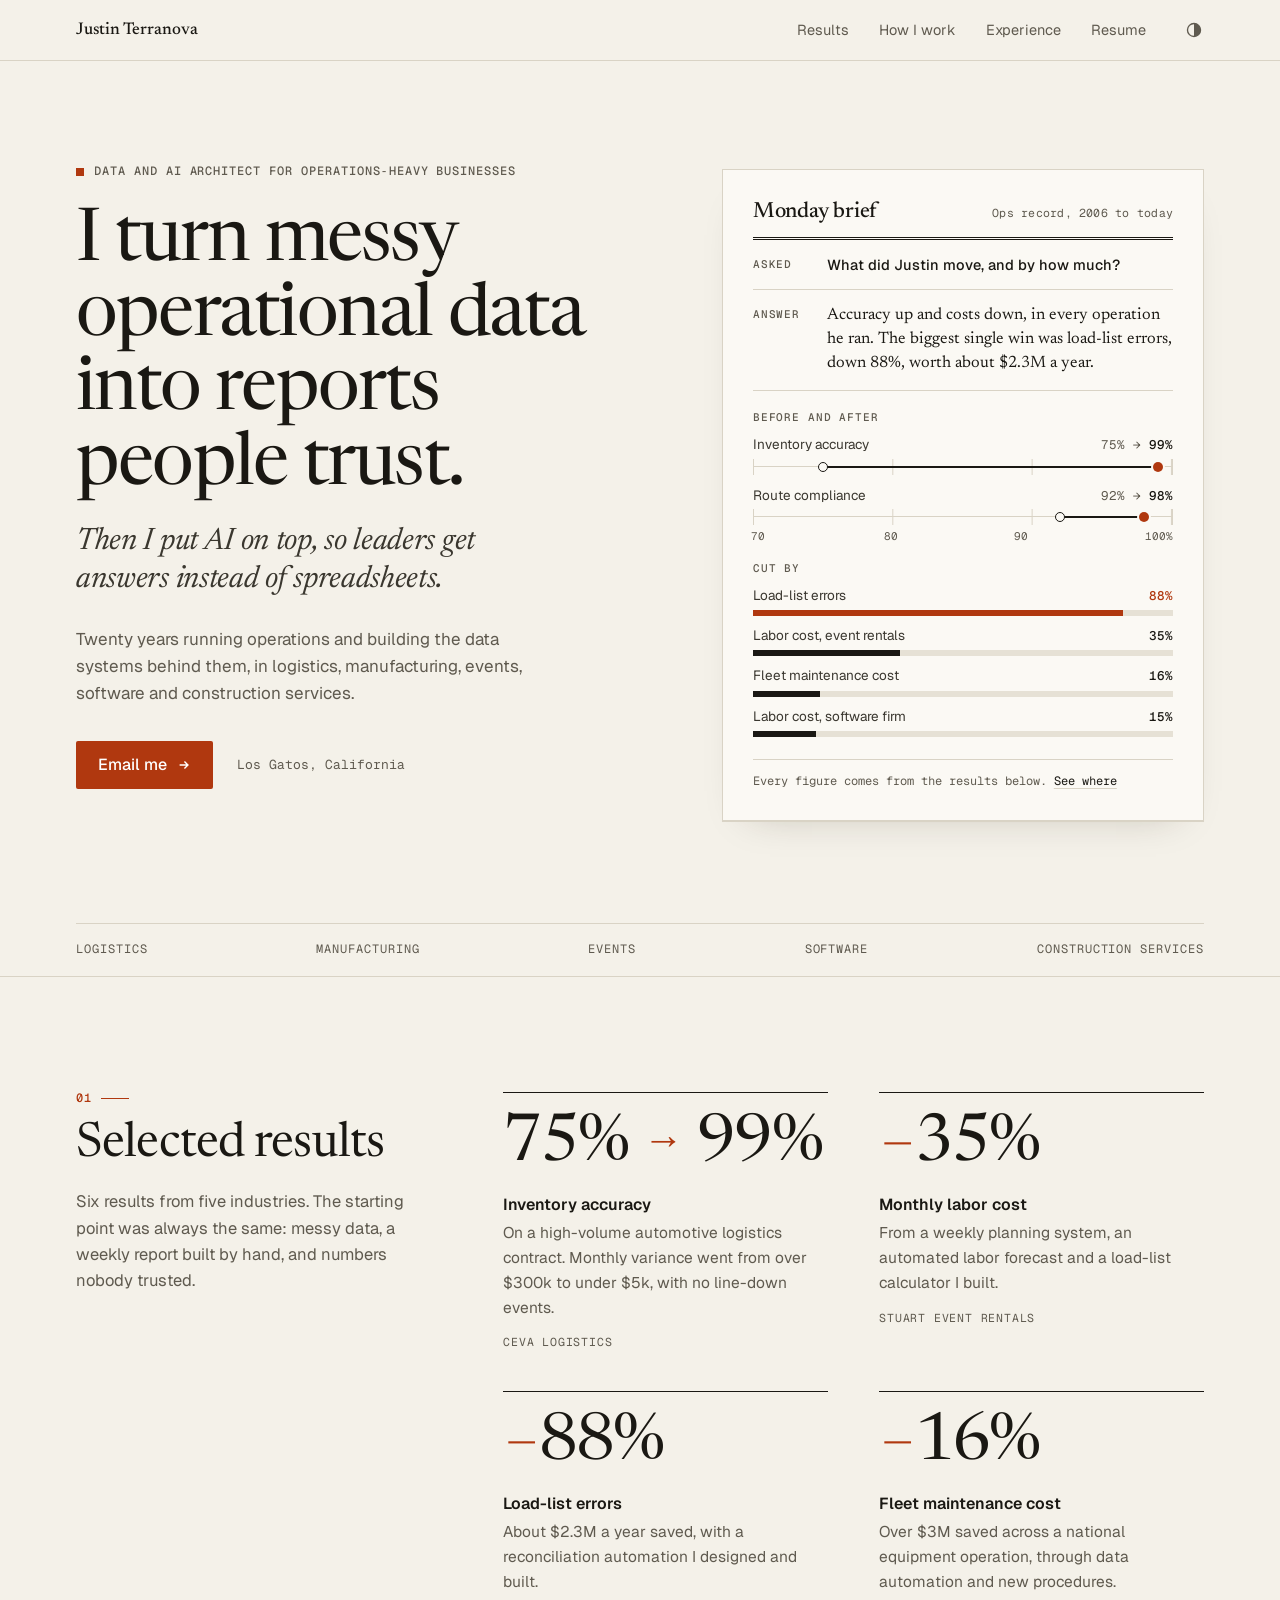
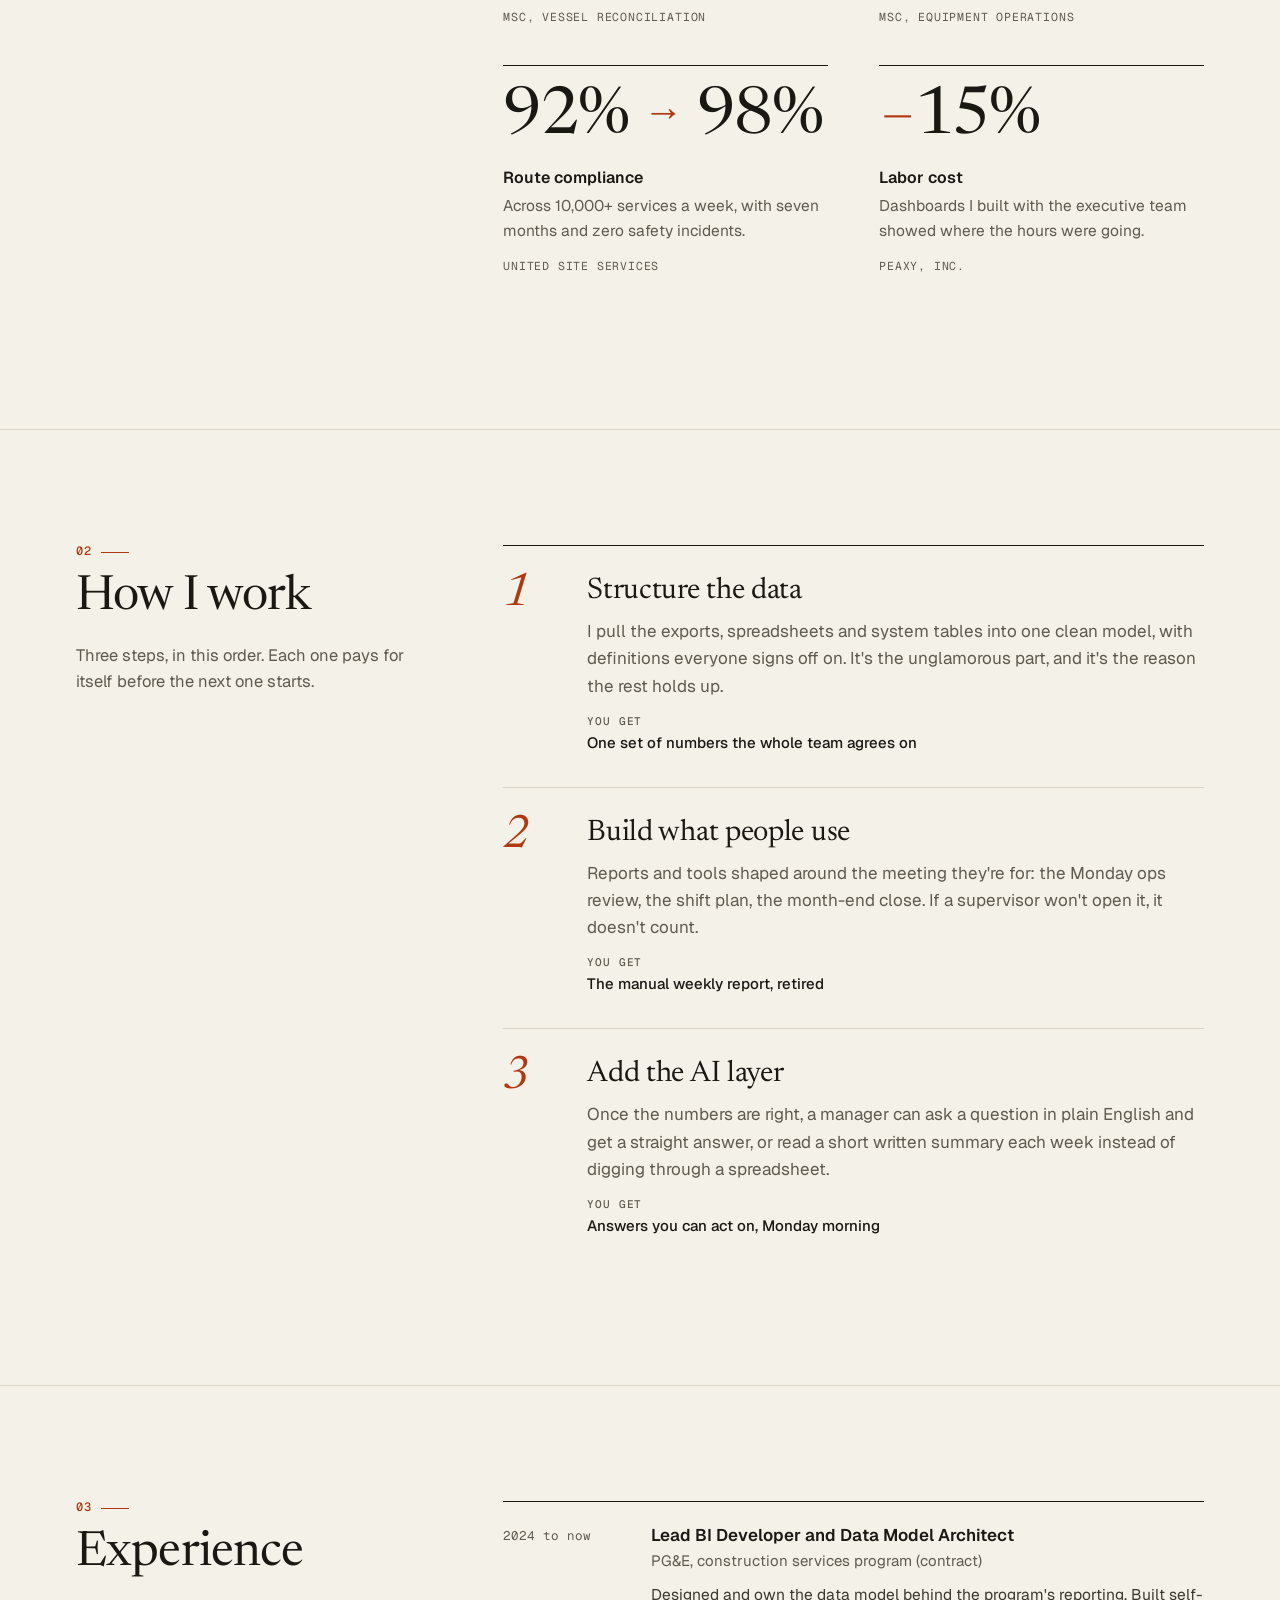
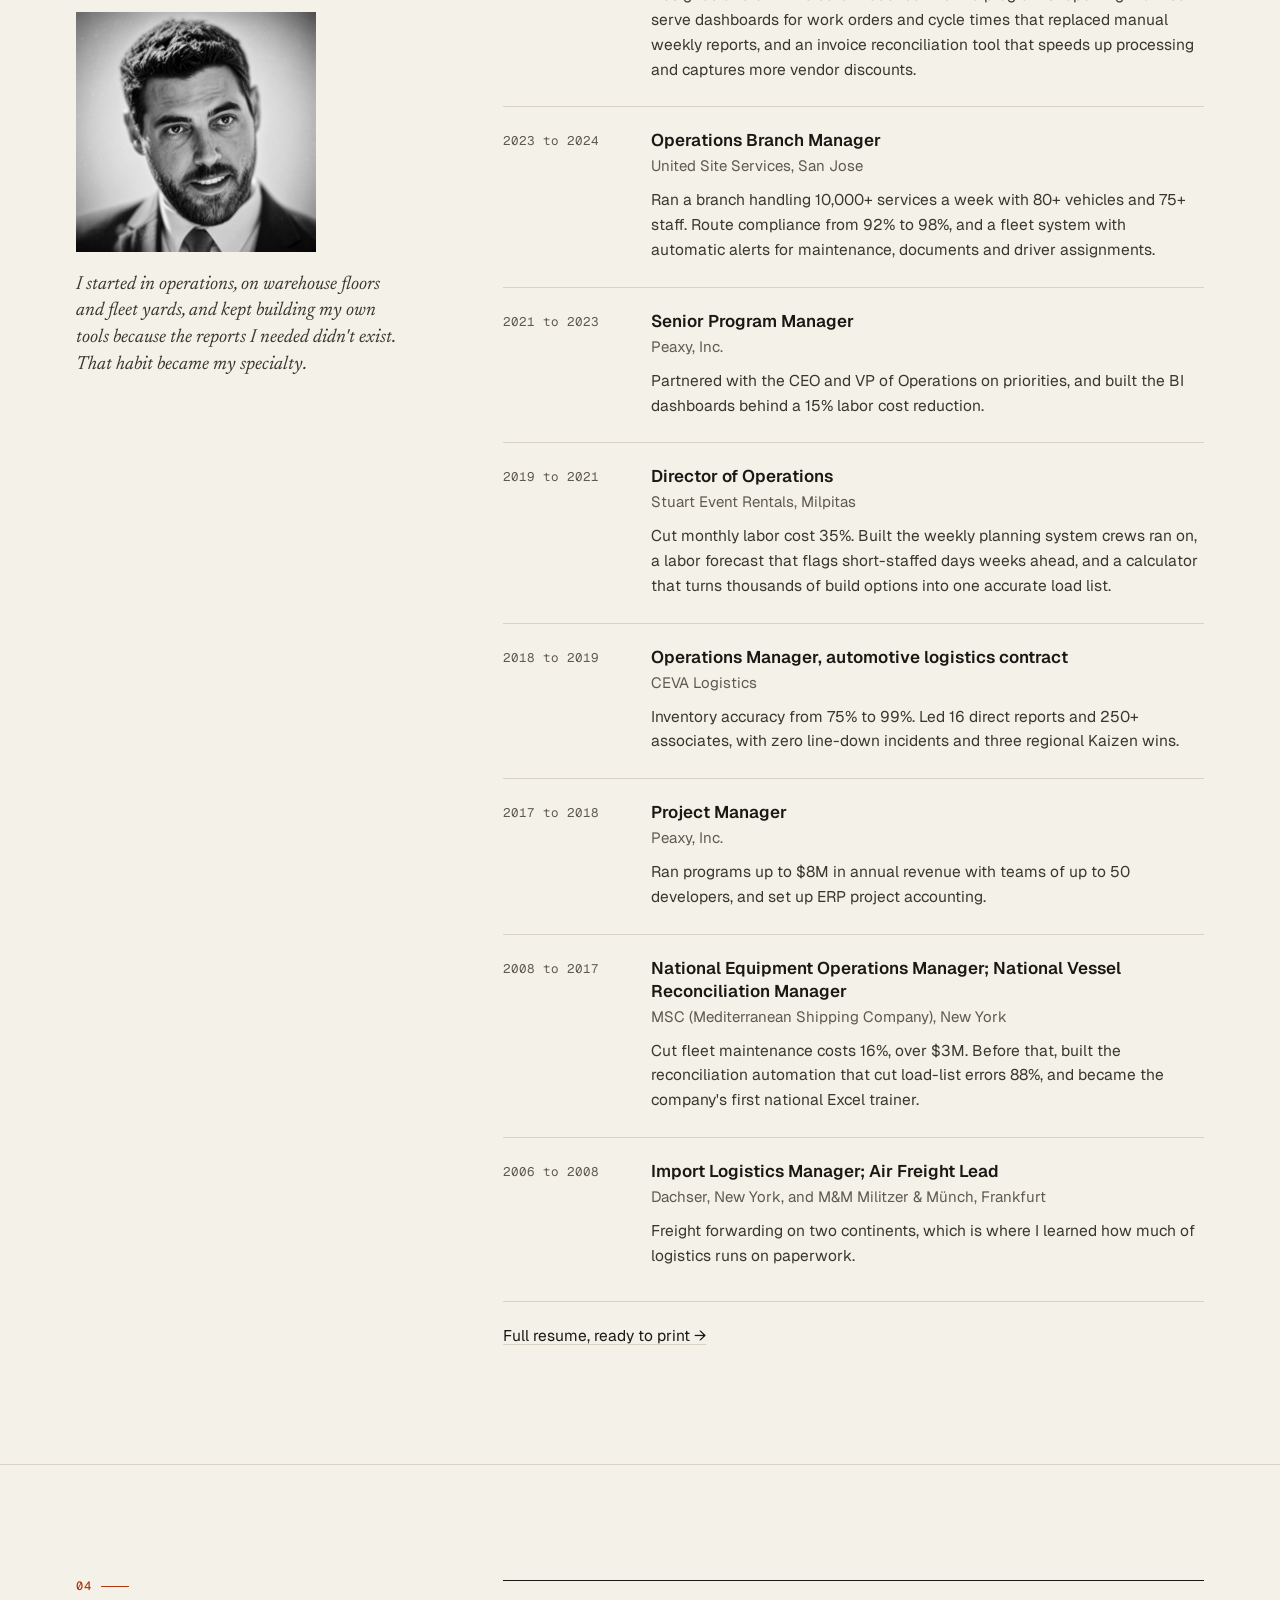
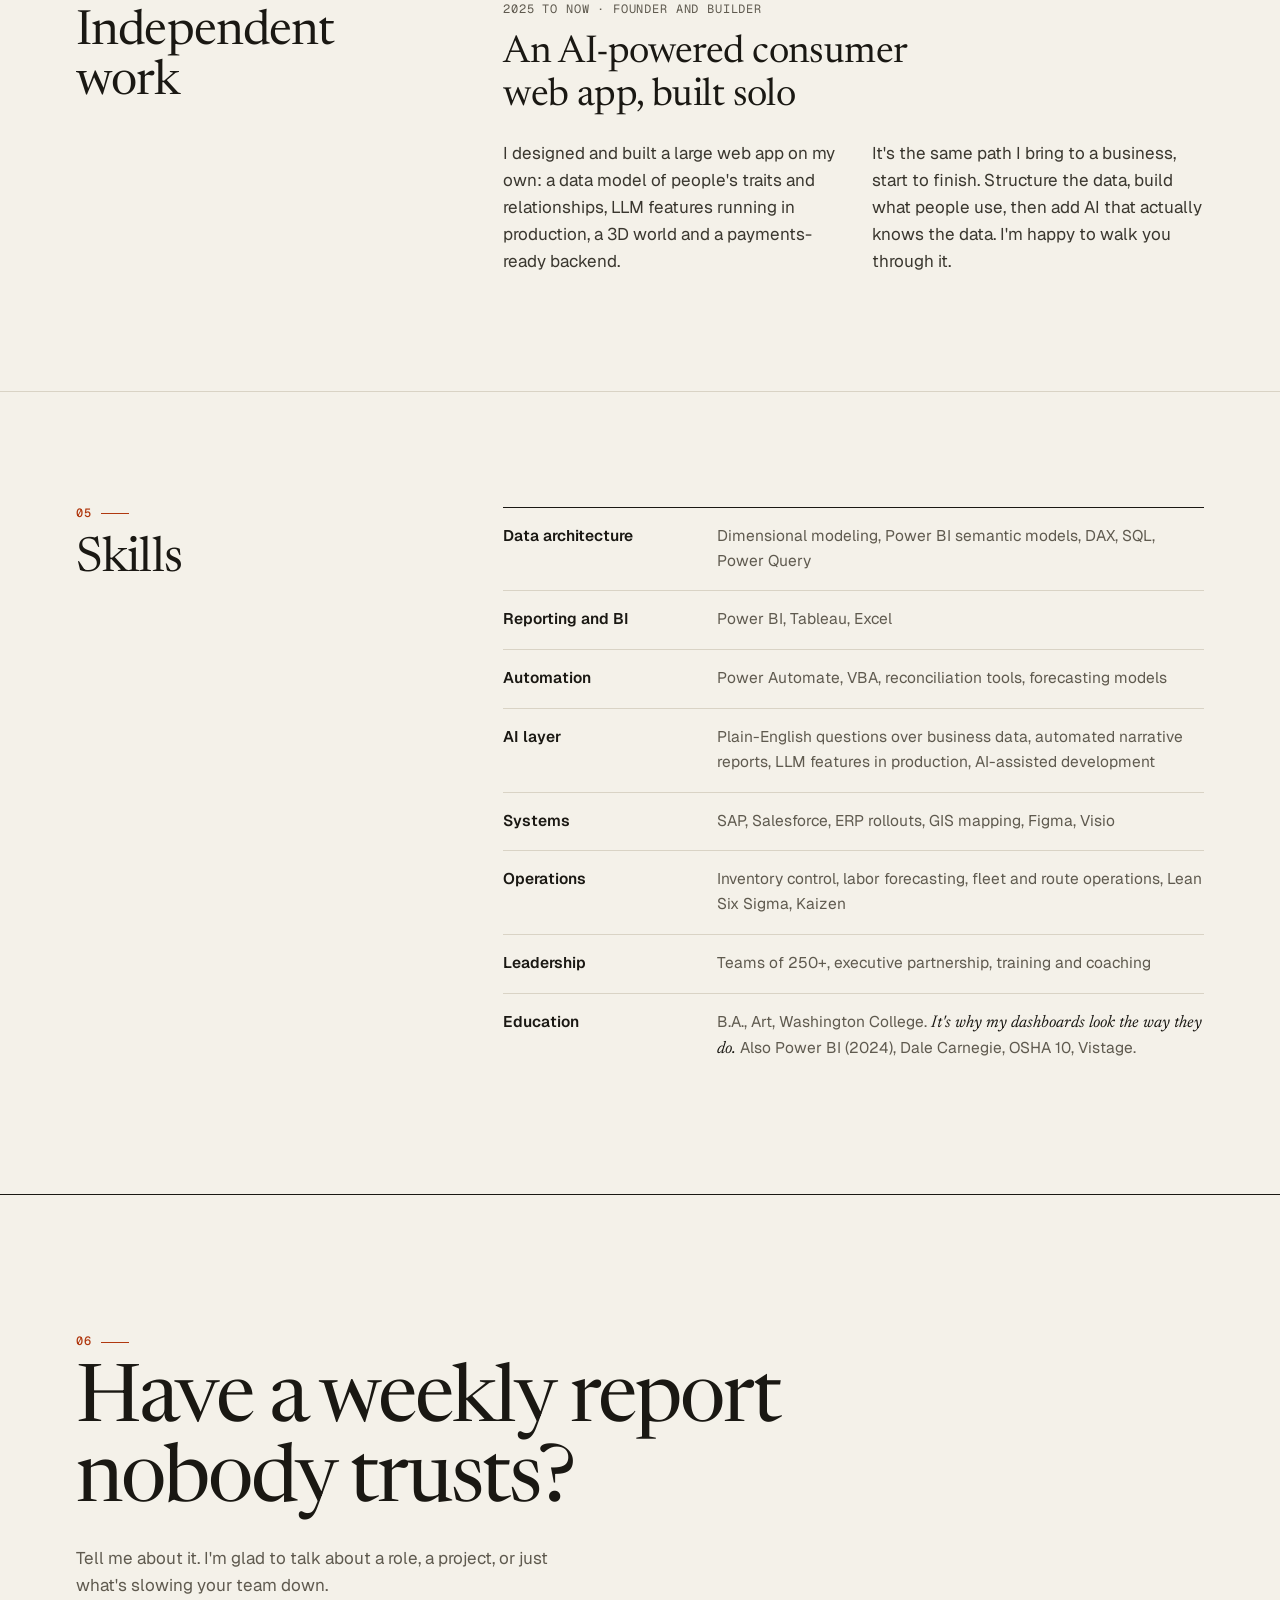
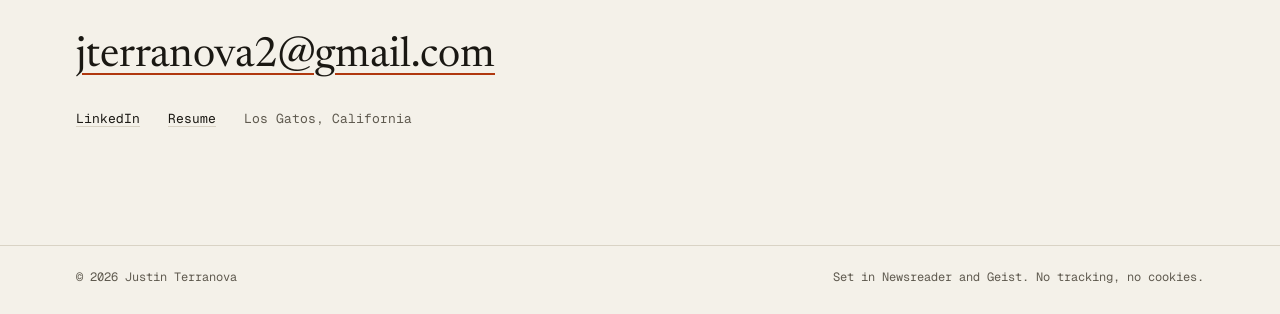
==== commit 96a1437e: "Redesign: Data and AI Architect for operations-heavy businesses Single-page home (hero with a Monday" ====
--- a/index.html
+++ b/index.html
@@ -3,346 +3,343 @@
 <head>
   <meta charset="UTF-8" />
   <meta name="viewport" content="width=device-width, initial-scale=1" />
-  <title>Justin Terranova — Operations & Program Leader · BI Systems · Technical Program Leadership</title>
-  <meta name="description" content="Justin Terranova — Operations & Program Leader who builds his own BI systems. 20+ years across utilities, logistics, and manufacturing." />
+  <title>Justin Terranova · Data and AI Architect for operations-heavy businesses</title>
+  <meta name="description" content="I turn messy operational data into reports people trust, then put AI on top so leaders get answers instead of spreadsheets. Twenty years in logistics, manufacturing, events, software and construction services." />
+  <meta name="color-scheme" content="light dark" />
+  <meta name="theme-color" content="#f4f1e9" media="(prefers-color-scheme: light)" />
+  <meta name="theme-color" content="#14130f" media="(prefers-color-scheme: dark)" />
+  <script>try{var t=localStorage.getItem("theme");if(t==="light"||t==="dark")document.documentElement.setAttribute("data-theme",t)}catch(e){}</script>
   <link rel="preconnect" href="https://fonts.googleapis.com" />
   <link rel="preconnect" href="https://fonts.gstatic.com" crossorigin />
-  <link href="https://fonts.googleapis.com/css2?family=IBM+Plex+Mono:wght@400;500;600&family=Space+Grotesk:wght@400;500;600;700&display=swap" rel="stylesheet" />
-  <link rel="stylesheet" href="styles.css?v=4" />
+  <link href="https://fonts.googleapis.com/css2?family=Geist:wght@400;500;600&family=Geist+Mono:wght@400;500&family=Newsreader:ital,opsz,wght@0,6..72,400;0,6..72,500;1,6..72,400&display=swap" rel="stylesheet" />
+  <link rel="stylesheet" href="styles.css?v=6" />
   <link rel="icon" href="favicon.svg" type="image/svg+xml" />
   <link rel="apple-touch-icon" href="assets/apple-touch-icon.png" />
+  <link rel="canonical" href="https://www.justinterranova.com/" />
   <meta property="og:type" content="website" />
   <meta property="og:site_name" content="Justin Terranova" />
-  <meta property="og:title" content="Justin Terranova — Operations &amp; Program Leader · BI Systems · Technical Program Leadership" />
-  <meta property="og:description" content="Justin Terranova — Operations &amp; Program Leader who builds his own BI systems. 20+ years across utilities, logistics, and manufacturing." />
+  <meta property="og:title" content="Justin Terranova · Data and AI Architect for operations-heavy businesses" />
+  <meta property="og:description" content="I turn messy operational data into reports people trust, then put AI on top so leaders get answers instead of spreadsheets." />
   <meta property="og:url" content="https://www.justinterranova.com/" />
   <meta property="og:image" content="https://www.justinterranova.com/assets/og-card.jpg" />
   <meta property="og:image:width" content="1200" />
   <meta property="og:image:height" content="630" />
-  <meta property="og:image:alt" content="Justin Terranova — Operations &amp; Program Leader Who Builds His Own BI Systems" />
+  <meta property="og:image:alt" content="Justin Terranova, Data and AI Architect for operations-heavy businesses" />
   <meta name="twitter:card" content="summary_large_image" />
 </head>
 <body>
-  <div class="mesh" aria-hidden="true"></div>
-  <div class="grid-overlay" aria-hidden="true"></div>
-  <div class="cursor-spotlight" aria-hidden="true"></div>
-
-  <header class="site-header">
-    <div class="nav-inner">
-      <a class="brand" href="index.html">
-        <span class="brand-mark">JT</span>
-        <span class="brand-name">Justin Terranova</span>
-      </a>
-      <button class="nav-toggle" type="button" aria-label="Menu" aria-expanded="false">
-        <span></span><span></span><span></span>
-      </button>
-      <nav class="nav-links" aria-label="Primary">
-        <a href="index.html" class="active">Home</a>
-        <a href="about.html">About</a>
-        <a href="skills.html">Skills</a>
-        <a href="portfolio.html">Portfolio</a>
-        <a href="#contact">Contact</a>
-        <a href="resume.html" class="nav-cta">Resume</a>
+  <a class="skip" href="#main">Skip to content</a>
+
+  <header class="top">
+    <div class="wrap top-inner">
+      <a class="brand" href="#top">Justin Terranova</a>
+      <nav class="top-nav" aria-label="Sections">
+        <a class="hide-sm" href="#results">Results</a>
+        <a class="hide-sm" href="#method">How I work</a>
+        <a class="hide-sm" href="#experience">Experience</a>
+        <a href="resume.html">Resume</a>
+        <button class="theme" type="button" aria-label="Switch to dark theme">
+          <svg viewBox="0 0 20 20" width="18" height="18" aria-hidden="true"><circle cx="10" cy="10" r="7.25" fill="none" stroke="currentColor" stroke-width="1.5"/><path d="M10 2.75a7.25 7.25 0 0 1 0 14.5z" fill="currentColor"/></svg>
+        </button>
       </nav>
     </div>
   </header>
 
-  <main>
-    <!-- HERO -->
-    <section class="hero" id="top">
-      <div class="container">
-        <div class="hero-copy reveal">
-          <p class="eyebrow mono">Ops command brief · Bay Area</p>
-          <h1>Justin Terranova</h1>
-          <div class="hero-portrait">
-            <div class="portrait-frame">
-              <img
-                src="assets/justin-headshot-film.jpg"
-                alt="Black-and-white headshot of Justin Terranova in a suit and tie"
-                width="720"
-                height="720"
-              />
+  <main id="main">
+    <!-- Hero -->
+    <section class="hero" id="top" aria-labelledby="hero-h">
+      <div class="wrap hero-grid">
+        <div class="hero-copy">
+          <p class="eyebrow">Data and AI Architect for operations&#8209;heavy businesses</p>
+          <h1 id="hero-h">I turn messy operational data into reports people trust.</h1>
+          <p class="hero-sub">Then I put AI on top, so leaders get answers instead of spreadsheets.</p>
+          <p class="hero-body">Twenty years running operations and building the data systems behind them, in logistics, manufacturing, events, software and construction services.</p>
+          <div class="hero-act">
+            <a class="btn" href="mailto:jterranova2@gmail.com">Email me
+              <svg viewBox="0 0 16 16" width="14" height="14" aria-hidden="true"><path d="M3 8h9.5M8.5 4l4 4-4 4" fill="none" stroke="currentColor" stroke-width="1.6"/></svg>
+            </a>
+            <span class="hero-where">Los Gatos, California</span>
+          </div>
+        </div>
+
+        <figure class="brief" aria-labelledby="brief-title">
+          <div class="brief-top">
+            <span class="brief-title" id="brief-title">Monday brief</span>
+            <span class="brief-meta">Ops record, 2006 to today</span>
+          </div>
+
+          <dl class="brief-qa">
+            <div>
+              <dt>Asked</dt>
+              <dd class="brief-q">What did Justin move, and by how much?</dd>
             </div>
-            <div class="portrait-meta mono">
-              <span>San Jose / Los Gatos</span>
-              <span>Available for PM · BI · program leadership</span>
+            <div>
+              <dt>Answer</dt>
+              <dd>Accuracy up and costs down, in every operation he ran. The biggest single win was load-list errors, down 88%, worth about $2.3M a year.</dd>
             </div>
-          </div>
-          <div class="hero-intro">
-            <p class="hero-role">Operations & Program Leader Who Builds His Own BI Systems</p>
-            <p class="hero-value">
-              I run operations and programs, then build the systems that make them measurable — 20+ years across utilities, logistics, manufacturing, and events, pairing operational leadership with hands-on BI and data work most leaders hand off to someone else.
-            </p>
-            <div class="hero-ctas">
-              <a class="btn btn-primary" href="mailto:jterranova2@gmail.com">Email</a>
-              <a class="btn btn-ghost" href="https://www.linkedin.com/in/justinterranova/" target="_blank" rel="noopener noreferrer">LinkedIn</a>
-              <a class="btn btn-ghost" href="resume.html">Resume</a>
-            </div>
-          </div>
+          </dl>
+
+          <div class="brief-chart">
+            <p class="chart-label">Before and after</p>
+            <ul class="dumbbells">
+              <li style="--a:75;--b:99">
+                <span class="c-name">Inventory accuracy</span>
+                <span class="c-val">75% <span aria-hidden="true">&rarr;</span><span class="sr"> to </span> <b>99%</b></span>
+                <span class="c-track" aria-hidden="true"><i class="c-seg"></i><i class="c-dot c-from"></i><i class="c-dot c-to"></i></span>
+              </li>
+              <li style="--a:92;--b:98">
+                <span class="c-name">Route compliance</span>
+                <span class="c-val">92% <span aria-hidden="true">&rarr;</span><span class="sr"> to </span> <b>98%</b></span>
+                <span class="c-track" aria-hidden="true"><i class="c-seg"></i><i class="c-dot c-from"></i><i class="c-dot c-to"></i></span>
+              </li>
+            </ul>
+            <div class="c-axis" aria-hidden="true"><span>70</span><span>80</span><span>90</span><span>100%</span></div>
+
+            <p class="chart-label">Cut by</p>
+            <ul class="bars">
+              <li style="--v:88"><span class="c-name">Load-list errors</span><span class="c-val"><b>88%</b></span><span class="c-bar" aria-hidden="true"><i></i></span></li>
+              <li style="--v:35"><span class="c-name">Labor cost, event rentals</span><span class="c-val"><b>35%</b></span><span class="c-bar" aria-hidden="true"><i></i></span></li>
+              <li style="--v:16"><span class="c-name">Fleet maintenance cost</span><span class="c-val"><b>16%</b></span><span class="c-bar" aria-hidden="true"><i></i></span></li>
+              <li style="--v:15"><span class="c-name">Labor cost, software firm</span><span class="c-val"><b>15%</b></span><span class="c-bar" aria-hidden="true"><i></i></span></li>
+            </ul>
+          </div>
+
+          <figcaption class="brief-foot">Every figure comes from the results below. <a href="#results">See where</a></figcaption>
+        </figure>
+      </div>
+
+      <div class="wrap">
+        <ul class="sectors" aria-label="Industries">
+          <li>Logistics</li><li>Manufacturing</li><li>Events</li><li>Software</li><li>Construction services</li>
+        </ul>
+      </div>
+    </section>
+
+    <!-- Results -->
+    <section class="sec" id="results" aria-labelledby="results-h">
+      <div class="wrap sec-grid">
+        <header class="sec-head">
+          <p class="sec-num">01</p>
+          <h2 id="results-h">Selected results</h2>
+          <p class="sec-lede">Six results from five industries. The starting point was always the same: messy data, a weekly report built by hand, and numbers nobody trusted.</p>
+        </header>
+        <ol class="results">
+          <li>
+            <p class="r-fig">75% <span class="r-arrow" aria-hidden="true">&rarr;</span><span class="sr"> to </span> 99%</p>
+            <h3>Inventory accuracy</h3>
+            <p>On a high-volume automotive logistics contract. Monthly variance went from over $300k to under $5k, with no line-down events.</p>
+            <p class="r-src">CEVA Logistics</p>
+          </li>
+          <li>
+            <p class="r-fig"><span class="r-sign">&minus;</span>35%</p>
+            <h3>Monthly labor cost</h3>
+            <p>From a weekly planning system, an automated labor forecast and a load-list calculator I built.</p>
+            <p class="r-src">Stuart Event Rentals</p>
+          </li>
+          <li>
+            <p class="r-fig"><span class="r-sign">&minus;</span>88%</p>
+            <h3>Load-list errors</h3>
+            <p>About $2.3M a year saved, with a reconciliation automation I designed and built.</p>
+            <p class="r-src">MSC, vessel reconciliation</p>
+          </li>
+          <li>
+            <p class="r-fig"><span class="r-sign">&minus;</span>16%</p>
+            <h3>Fleet maintenance cost</h3>
+            <p>Over $3M saved across a national equipment operation, through data automation and new procedures.</p>
+            <p class="r-src">MSC, equipment operations</p>
+          </li>
+          <li>
+            <p class="r-fig">92% <span class="r-arrow" aria-hidden="true">&rarr;</span><span class="sr"> to </span> 98%</p>
+            <h3>Route compliance</h3>
+            <p>Across 10,000+ services a week, with seven months and zero safety incidents.</p>
+            <p class="r-src">United Site Services</p>
+          </li>
+          <li>
+            <p class="r-fig"><span class="r-sign">&minus;</span>15%</p>
+            <h3>Labor cost</h3>
+            <p>Dashboards I built with the executive team showed where the hours were going.</p>
+            <p class="r-src">Peaxy, Inc.</p>
+          </li>
+        </ol>
+      </div>
+    </section>
+
+    <!-- Method -->
+    <section class="sec" id="method" aria-labelledby="method-h">
+      <div class="wrap sec-grid">
+        <header class="sec-head">
+          <p class="sec-num">02</p>
+          <h2 id="method-h">How I work</h2>
+          <p class="sec-lede">Three steps, in this order. Each one pays for itself before the next one starts.</p>
+        </header>
+        <ol class="steps">
+          <li>
+            <p class="s-num" aria-hidden="true">1</p>
+            <h3>Structure the data</h3>
+            <p>I pull the exports, spreadsheets and system tables into one clean model, with definitions everyone signs off on. It's the unglamorous part, and it's the reason the rest holds up.</p>
+            <p class="s-out"><span>You get</span> One set of numbers the whole team agrees on</p>
+          </li>
+          <li>
+            <p class="s-num" aria-hidden="true">2</p>
+            <h3>Build what people use</h3>
+            <p>Reports and tools shaped around the meeting they're for: the Monday ops review, the shift plan, the month-end close. If a supervisor won't open it, it doesn't count.</p>
+            <p class="s-out"><span>You get</span> The manual weekly report, retired</p>
+          </li>
+          <li>
+            <p class="s-num" aria-hidden="true">3</p>
+            <h3>Add the AI layer</h3>
+            <p>Once the numbers are right, a manager can ask a question in plain English and get a straight answer, or read a short written summary each week instead of digging through a spreadsheet.</p>
+            <p class="s-out"><span>You get</span> Answers you can act on, Monday morning</p>
+          </li>
+        </ol>
+      </div>
+    </section>
+
+    <!-- Experience -->
+    <section class="sec" id="experience" aria-labelledby="exp-h">
+      <div class="wrap sec-grid">
+        <header class="sec-head">
+          <p class="sec-num">03</p>
+          <h2 id="exp-h">Experience</h2>
+          <div class="about">
+            <img src="assets/justin-headshot-film.jpg" alt="Black-and-white portrait of Justin Terranova" width="720" height="720" decoding="async" />
+            <p>I started in operations, on warehouse floors and fleet yards, and kept building my own tools because the reports I needed didn't exist. That habit became my specialty.</p>
+          </div>
+        </header>
+        <div class="sec-body">
+          <ol class="jobs">
+            <li>
+              <p class="j-when">2024 to now</p>
+              <div>
+                <h3>Lead BI Developer and Data Model Architect</h3>
+                <p class="j-org">PG&amp;E, construction services program (contract)</p>
+                <p>Designed and own the data model behind the program's reporting. Built self-serve dashboards for work orders and cycle times that replaced manual weekly reports, and an invoice reconciliation tool that speeds up processing and captures more vendor discounts.</p>
+              </div>
+            </li>
+            <li>
+              <p class="j-when">2023 to 2024</p>
+              <div>
+                <h3>Operations Branch Manager</h3>
+                <p class="j-org">United Site Services, San Jose</p>
+                <p>Ran a branch handling 10,000+ services a week with 80+ vehicles and 75+ staff. Route compliance from 92% to 98%, and a fleet system with automatic alerts for maintenance, documents and driver assignments.</p>
+              </div>
+            </li>
+            <li>
+              <p class="j-when">2021 to 2023</p>
+              <div>
+                <h3>Senior Program Manager</h3>
+                <p class="j-org">Peaxy, Inc.</p>
+                <p>Partnered with the CEO and VP of Operations on priorities, and built the BI dashboards behind a 15% labor cost reduction.</p>
+              </div>
+            </li>
+            <li>
+              <p class="j-when">2019 to 2021</p>
+              <div>
+                <h3>Director of Operations</h3>
+                <p class="j-org">Stuart Event Rentals, Milpitas</p>
+                <p>Cut monthly labor cost 35%. Built the weekly planning system crews ran on, a labor forecast that flags short-staffed days weeks ahead, and a calculator that turns thousands of build options into one accurate load list.</p>
+              </div>
+            </li>
+            <li>
+              <p class="j-when">2018 to 2019</p>
+              <div>
+                <h3>Operations Manager, automotive logistics contract</h3>
+                <p class="j-org">CEVA Logistics</p>
+                <p>Inventory accuracy from 75% to 99%. Led 16 direct reports and 250+ associates, with zero line-down incidents and three regional Kaizen wins.</p>
+              </div>
+            </li>
+            <li>
+              <p class="j-when">2017 to 2018</p>
+              <div>
+                <h3>Project Manager</h3>
+                <p class="j-org">Peaxy, Inc.</p>
+                <p>Ran programs up to $8M in annual revenue with teams of up to 50 developers, and set up ERP project accounting.</p>
+              </div>
+            </li>
+            <li>
+              <p class="j-when">2008 to 2017</p>
+              <div>
+                <h3>National Equipment Operations Manager; National Vessel Reconciliation Manager</h3>
+                <p class="j-org">MSC (Mediterranean Shipping Company), New York</p>
+                <p>Cut fleet maintenance costs 16%, over $3M. Before that, built the reconciliation automation that cut load-list errors 88%, and became the company's first national Excel trainer.</p>
+              </div>
+            </li>
+            <li>
+              <p class="j-when">2006 to 2008</p>
+              <div>
+                <h3>Import Logistics Manager; Air Freight Lead</h3>
+                <p class="j-org">Dachser, New York, and M&amp;M Militzer &amp; M&uuml;nch, Frankfurt</p>
+                <p>Freight forwarding on two continents, which is where I learned how much of logistics runs on paperwork.</p>
+              </div>
+            </li>
+          </ol>
+          <p class="more"><a href="resume.html">Full resume, ready to print</a></p>
         </div>
       </div>
     </section>
 
-    <!-- KPI STRIP -->
-    <section class="section kpi-section" id="impact">
-      <div class="container">
-        <div class="section-head reveal">
-          <span class="section-num mono">01</span>
-          <h2>Impact</h2>
-          <p>Selected metrics from roles across logistics, events, and analytics programs.</p>
+    <!-- Independent work -->
+    <section class="sec" id="work" aria-labelledby="work-h">
+      <div class="wrap sec-grid">
+        <header class="sec-head">
+          <p class="sec-num">04</p>
+          <h2 id="work-h">Independent work</h2>
+        </header>
+        <div class="sec-body work">
+          <p class="work-kind">2025 to now &middot; Founder and builder</p>
+          <h3 class="work-title">An AI-powered consumer web app, built solo</h3>
+          <div class="work-cols">
+            <p>I designed and built a large web app on my own: a data model of people's traits and relationships, LLM features running in production, a 3D world and a payments-ready backend.</p>
+            <p>It's the same path I bring to a business, start to finish. Structure the data, build what people use, then add AI that actually knows the data. I'm happy to walk you through it.</p>
+          </div>
         </div>
-        <div class="kpi-strip">
-          <article class="kpi-card glass-card reveal" style="--d: 0ms" data-spotlight>
-            <span class="kpi-value mono" data-count="18" data-suffix="+">0</span>
-            <span class="kpi-label">Years leadership</span>
-          </article>
-          <article class="kpi-card glass-card reveal" style="--d: 60ms" data-spotlight>
-            <span class="kpi-value mono" data-count="99" data-suffix="%">0</span>
-            <span class="kpi-label">Inventory accuracy <span class="kpi-note">from 75%</span></span>
-          </article>
-          <article class="kpi-card glass-card reveal" style="--d: 120ms" data-spotlight>
-            <span class="kpi-value mono" data-prefix="$" data-count="2.3" data-decimals="1" data-suffix="M">$0</span>
-            <span class="kpi-label">Annual savings <span class="kpi-note">load-list errors</span></span>
-          </article>
-          <article class="kpi-card glass-card reveal" style="--d: 180ms" data-spotlight>
-            <span class="kpi-value mono" data-count="35" data-suffix="%">0</span>
-            <span class="kpi-label">Labor cost reduction</span>
-          </article>
+      </div>
+    </section>
+
+    <!-- Skills -->
+    <section class="sec" id="skills" aria-labelledby="skills-h">
+      <div class="wrap sec-grid">
+        <header class="sec-head">
+          <p class="sec-num">05</p>
+          <h2 id="skills-h">Skills</h2>
+        </header>
+        <div class="sec-body">
+          <dl class="skills">
+            <div><dt>Data architecture</dt><dd>Dimensional modeling, Power BI semantic models, DAX, SQL, Power Query</dd></div>
+            <div><dt>Reporting and BI</dt><dd>Power BI, Tableau, Excel</dd></div>
+            <div><dt>Automation</dt><dd>Power Automate, VBA, reconciliation tools, forecasting models</dd></div>
+            <div><dt>AI layer</dt><dd>Plain-English questions over business data, automated narrative reports, LLM features in production, AI-assisted development</dd></div>
+            <div><dt>Systems</dt><dd>SAP, Salesforce, ERP rollouts, GIS mapping, Figma, Visio</dd></div>
+            <div><dt>Operations</dt><dd>Inventory control, labor forecasting, fleet and route operations, Lean Six Sigma, Kaizen</dd></div>
+            <div><dt>Leadership</dt><dd>Teams of 250+, executive partnership, training and coaching</dd></div>
+            <div><dt>Education</dt><dd>B.A., Art, Washington College. <em>It's why my dashboards look the way they do.</em> Also Power BI (2024), Dale Carnegie, OSHA 10, Vistage.</dd></div>
+          </dl>
         </div>
       </div>
     </section>
 
-    <!-- CAPABILITIES BENTO -->
-    <section class="section" id="capabilities">
-      <div class="container">
-        <div class="section-head reveal">
-          <span class="section-num mono">02</span>
-          <h2>Capabilities</h2>
-          <p>How I lead teams and ship analytical systems that operators actually use.</p>
-        </div>
-        <div class="bento">
-          <article class="bento-card glass-card reveal" style="--d: 0ms" data-spotlight>
-            <span class="bento-num mono">01</span>
-            <h3>Leadership</h3>
-            <p>Build accountability systems for supervisors and large hourly teams — clear targets, coaching loops, and urgency without chaos.</p>
-          </article>
-          <article class="bento-card glass-card reveal" style="--d: 60ms" data-spotlight>
-            <span class="bento-num mono">02</span>
-            <h3>BI / Analytics systems</h3>
-            <p>Design Power BI, SQL, Excel/VBA, and Tableau workflows that turn operational noise into WOR/DOR reporting and decision-ready dashboards.</p>
-          </article>
-          <article class="bento-card glass-card reveal" style="--d: 120ms" data-spotlight>
-            <span class="bento-num mono">03</span>
-            <h3>Ops excellence</h3>
-            <p>Inventory accuracy, route compliance, labor forecasting, and Six Sigma / Kaizen programs that protect safety and throughput.</p>
-          </article>
-          <article class="bento-card glass-card reveal" style="--d: 180ms" data-spotlight>
-            <span class="bento-num mono">04</span>
-            <h3>Cross-functional delivery</h3>
-            <p>Partner with executives, field operators, and engineering to ship programs spanning ERP, fleet, and multi-site logistics.</p>
-          </article>
-        </div>
-      </div>
-    </section>
-
-    <!-- SELECTED OUTCOMES -->
-    <section class="section" id="outcomes">
-      <div class="container">
-        <div class="section-head reveal">
-          <span class="section-num mono">03</span>
-          <h2>Selected outcomes</h2>
-          <p>Problem → approach → result, drawn from live operational roles.</p>
-        </div>
-        <div class="outcome-grid">
-          <article class="outcome-card glass-card reveal" style="--d: 0ms" data-spotlight>
-            <p class="outcome-org mono">CEVA Logistics · Tesla contract</p>
-            <h3>Inventory from 75% → 99%</h3>
-            <dl class="outcome-flow">
-              <div><dt>Problem</dt><dd>High inventory variance (&gt;$0.3M) and accuracy risk on a Tesla logistics site.</dd></div>
-              <div><dt>Approach</dt><dd>Led 16 directs and 250+ associates; drove Six Sigma Kaizen; tightened cycle counts and control.</dd></div>
-              <div><dt>Outcome</dt><dd>Accuracy to 99%; variance to &lt;$5k monthly; three regional Kaizen wins; zero line-down for Tesla.</dd></div>
-            </dl>
-          </article>
-          <article class="outcome-card glass-card reveal" style="--d: 80ms" data-spotlight>
-            <p class="outcome-org mono">Stuart Event Rentals</p>
-            <h3>35% average monthly labor cost cut</h3>
-            <dl class="outcome-flow">
-              <div><dt>Problem</dt><dd>Labor spend and planning lacked a repeatable operating rhythm.</dd></div>
-              <div><dt>Approach</dt><dd>Built a Weekly Ops Planning System, automated labor forecasting, and a structural load-list calculator.</dd></div>
-              <div><dt>Outcome</dt><dd>35% average monthly labor cost reduction while improving planning discipline.</dd></div>
-            </dl>
-          </article>
-          <article class="outcome-card glass-card reveal" style="--d: 160ms" data-spotlight>
-            <p class="outcome-org mono">MSC · Vessel Reconciliation</p>
-            <h3>$2.3M savings via error reduction</h3>
-            <dl class="outcome-flow">
-              <div><dt>Problem</dt><dd>Load-list errors were driving costly rework across vessel reconciliation.</dd></div>
-              <div><dt>Approach</dt><dd>Built MsClean VB automation; led Excel help desk/training for 7 directs and 45+ indirects.</dd></div>
-              <div><dt>Outcome</dt><dd>88% load-list error reduction (~$2.3M annual savings in 2009).</dd></div>
-            </dl>
-          </article>
-          <article class="outcome-card glass-card reveal" style="--d: 240ms" data-spotlight>
-            <p class="outcome-org mono">Peaxy Inc.</p>
-            <h3>BI that cut labor cost 15%</h3>
-            <dl class="outcome-flow">
-              <div><dt>Problem</dt><dd>Leadership needed clearer operational visibility to manage cost.</dd></div>
-              <div><dt>Approach</dt><dd>Partnered with VP Ops and CEO; built BI dashboards and large-dataset visualization.</dd></div>
-              <div><dt>Outcome</dt><dd>Dashboards contributed to a 15% labor cost reduction.</dd></div>
-            </dl>
-          </article>
-          <article class="outcome-card glass-card reveal" style="--d: 320ms" data-spotlight>
-            <p class="outcome-org mono">United Site Services</p>
-            <h3>Route compliance 92% → 98%</h3>
-            <dl class="outcome-flow">
-              <div><dt>Problem</dt><dd>High-volume branch ops needed tighter compliance and fleet control.</dd></div>
-              <div><dt>Approach</dt><dd>Led 10,000+ services/week across 5 departments; managed supervisors, 60 indirects, 80+ vehicle fleet.</dd></div>
-              <div><dt>Outcome</dt><dd>Route compliance to 98%; seven months with zero safety incidents.</dd></div>
-            </dl>
-          </article>
-        </div>
-      </div>
-    </section>
-
-    <!-- EXPERIENCE TIMELINE -->
-    <section class="section" id="experience">
-      <div class="container">
-        <div class="section-head reveal">
-          <span class="section-num mono">04</span>
-          <h2>Experience</h2>
-          <p>Compact timeline — full detail on the <a href="resume.html">resume</a>.</p>
-        </div>
-        <ol class="timeline">
-          <li class="timeline-item reveal" style="--d: 0ms">
-            <time class="mono">Jan 2024 – Present</time>
-            <div>
-              <h3>BI/Analytics Project Manager – PG&E (Contract via Evergreen)</h3>
-              <p class="timeline-meta">Bay Area</p>
-              <p>BI systems, data analysis, and process automation for PG&amp;E construction — WOR/DOR, Construction Manager Dashboard, cycle-time analytics; PgClean invoice reconciliation.</p>
-            </div>
-          </li>
-          <li class="timeline-item reveal" style="--d: 40ms">
-            <time class="mono">Jul 2023 – Jan 2024</time>
-            <div>
-              <h3>Operations Branch Manager</h3>
-              <p class="timeline-meta">United Site Services · San Jose</p>
-              <p>10,000+ services/week; route compliance 92%→98%; zero safety incidents for seven months.</p>
-            </div>
-          </li>
-          <li class="timeline-item reveal" style="--d: 80ms">
-            <time class="mono">Sep 2021 – Jul 2023</time>
-            <div>
-              <h3>Senior Program Manager</h3>
-              <p class="timeline-meta">Peaxy, Inc.</p>
-              <p>Executive partnership on ops priorities; BI dashboards contributing to 15% labor cost reduction.</p>
-            </div>
-          </li>
-          <li class="timeline-item reveal" style="--d: 120ms">
-            <time class="mono">May 2019 – Aug 2021</time>
-            <div>
-              <h3>Director of Operations</h3>
-              <p class="timeline-meta">Stuart Event Rentals · Milpitas</p>
-              <p>35% avg monthly labor cost reduction; Weekly Ops Planning System; automated forecasting.</p>
-            </div>
-          </li>
-          <li class="timeline-item reveal" style="--d: 160ms">
-            <time class="mono">Apr 2018 – May 2019</time>
-            <div>
-              <h3>Operations Manager — Tesla Contract</h3>
-              <p class="timeline-meta">CEVA Logistics · San Francisco Bay Area</p>
-              <p>250+ associates; inventory 75%→99%; variance &lt;$5k/mo; zero line-down.</p>
-            </div>
-          </li>
-          <li class="timeline-item reveal" style="--d: 200ms">
-            <time class="mono">Apr 2017 – May 2018</time>
-            <div>
-              <h3>Project Manager</h3>
-              <p class="timeline-meta">Peaxy, Inc. · San Francisco Bay Area</p>
-              <p>Programs up to $8M annualized revenue; teams of up to 50 developers; ERP project accounting.</p>
-            </div>
-          </li>
-          <li class="timeline-item reveal" style="--d: 240ms">
-            <time class="mono">Jul 2012 – Mar 2017</time>
-            <div>
-              <h3>National Equipment Operations Manager</h3>
-              <p class="timeline-meta">MSC · New York</p>
-              <p>8 direct / 50 indirect; fleet maintenance costs −16% from 2013–2015 (&gt;$3M).</p>
-            </div>
-          </li>
-          <li class="timeline-item reveal" style="--d: 280ms">
-            <time class="mono">Jul 2008 – Jul 2012</time>
-            <div>
-              <h3>National Vessel Reconciliation Manager</h3>
-              <p class="timeline-meta">MSC · New York</p>
-              <p>MsClean automation; 88% load-list error reduction (~$2.3M annual savings).</p>
-            </div>
-          </li>
-          <li class="timeline-item reveal" style="--d: 320ms">
-            <time class="mono">May 2007 – Jul 2008</time>
-            <div>
-              <h3>Ocean Import Supervisor</h3>
-              <p class="timeline-meta">DACHSER USA · Valley Stream, NY</p>
-            </div>
-          </li>
-          <li class="timeline-item reveal" style="--d: 360ms">
-            <time class="mono">Mar 2006 – Apr 2007</time>
-            <div>
-              <h3>Air Freight Lead</h3>
-              <p class="timeline-meta">M&amp;M Militzer &amp; Münch · Frankfurt, DE</p>
-            </div>
-          </li>
-        </ol>
-        <p class="edu-line reveal mono">Education · B.A. Art · Washington College · 2001–2005 · Power BI (Udemy, Nov 2024) · Dale Carnegie · OSHA 10 · Vistage</p>
-      </div>
-    </section>
-
-    <!-- STACK -->
-    <section class="section" id="stack">
-      <div class="container">
-        <div class="section-head reveal">
-          <span class="section-num mono">05</span>
-          <h2>Tools &amp; stack</h2>
-          <p>Technical line from professional experience.</p>
-        </div>
-        <ul class="chip-row reveal">
-          <li>Data Analytics</li>
-          <li>Dashboard Building</li>
-          <li>Project Management</li>
-          <li>Organizational Leadership</li>
-          <li>Strategic Planning</li>
-          <li>Power BI / DAX</li>
-          <li>Data Modeling</li>
-          <li>Process Automation</li>
-          <li>VBA</li>
-          <li>SQL</li>
-          <li>Excel</li>
-          <li>Tableau</li>
-          <li>Fleet / Ops</li>
-          <li>Lean Six Sigma</li>
+    <!-- Contact -->
+    <section class="contact" id="contact" aria-labelledby="contact-h">
+      <div class="wrap">
+        <p class="sec-num">06</p>
+        <h2 id="contact-h">Have a weekly report nobody trusts?</h2>
+        <p class="contact-body">Tell me about it. I'm glad to talk about a role, a project, or just what's slowing your team down.</p>
+        <p class="contact-mail"><a href="mailto:jterranova2@gmail.com">jterranova2@gmail.com</a></p>
+        <ul class="contact-links">
+          <li><a href="https://www.linkedin.com/in/justinterranova/" rel="noopener noreferrer">LinkedIn</a></li>
+          <li><a href="resume.html">Resume</a></li>
+          <li>Los Gatos, California</li>
         </ul>
-        <p class="stack-more reveal"><a href="skills.html">Full skills inventory →</a></p>
-      </div>
-    </section>
-
-    <!-- CONTACT -->
-    <section class="section contact-section" id="contact">
-      <div class="container">
-        <div class="contact-panel glass-card reveal" data-spotlight>
-          <span class="section-num mono">06</span>
-          <h2>Let’s talk operations</h2>
-          <p>Open to conversations about project management, BI systems, and technical program leadership.</p>
-          <div class="hero-ctas">
-            <a class="btn btn-primary" href="mailto:jterranova2@gmail.com">jterranova2@gmail.com</a>
-            <a class="btn btn-ghost" href="https://www.linkedin.com/in/justinterranova/" target="_blank" rel="noopener noreferrer">LinkedIn</a>
-          </div>
-          <p class="contact-loc mono">Los Gatos, CA</p>
-        </div>
       </div>
     </section>
   </main>
 
-  <footer class="site-footer">
-    <p>© <span id="y"></span> Justin Terranova · <a href="about.html">About</a> · <a href="resume.html">Resume</a> · <a href="skills.html">Skills</a></p>
+  <footer class="foot">
+    <div class="wrap foot-inner">
+      <p>&copy; <span class="year">2026</span> Justin Terranova</p>
+      <p>Set in Newsreader and Geist. No tracking, no cookies.</p>
+    </div>
   </footer>
-  <script src="script.js"></script>
+  <script src="script.js?v=6" defer></script>
 </body>
 </html>
--- a/styles.css
+++ b/styles.css
@@ -1,1335 +1,419 @@
-/* Justin Terranova — Ops command center / executive brief */
+/* Justin Terranova · justinterranova.com
+   Editorial paper, one vermilion accent, Newsreader + Geist. */
+
 :root {
-  --bg: #0b0e14;
-  --bg-elevated: #10141c;
-  --surface: rgba(255, 255, 255, 0.04);
-  --surface-strong: rgba(255, 255, 255, 0.06);
-  --border: rgba(255, 255, 255, 0.10);
-  --border-strong: rgba(255, 255, 255, 0.16);
-  --text: #e8ecf4;
-  --muted: #9aa3b5;
-  --accent: #5b9fd4;
-  --accent-soft: rgba(91, 159, 212, 0.14);
-  --accent-glow: rgba(91, 159, 212, 0.35);
-  --radius: 14px;
-  --radius-sm: 10px;
-  --nav-h: 64px;
-  --max: 1120px;
-  --font: "Space Grotesk", system-ui, -apple-system, sans-serif;
-  --mono: "IBM Plex Mono", ui-monospace, SFMono-Regular, Menlo, monospace;
-  --mx: 50%;
-  --my: 30%;
-  --ease: cubic-bezier(0.22, 1, 0.36, 1);
-}
-
-*, *::before, *::after { box-sizing: border-box; margin: 0; padding: 0; }
-
-html { scroll-behavior: smooth; }
-
+  --bg: #f4f1e9;
+  --surface: #fbf9f4;
+  --ink: #1a1813;
+  --ink-2: #3a372f;
+  --muted: #5f5a4f;
+  --rule: #d9d3c5;
+  --rule-strong: #1a1813;
+  --accent: #b0380f;
+  --accent-ink: #ffffff;
+  --track: #e6e1d5;
+  --serif: "Newsreader", "Iowan Old Style", Georgia, serif;
+  --sans: "Geist", ui-sans-serif, system-ui, -apple-system, "Segoe UI", sans-serif;
+  --mono: "Geist Mono", ui-monospace, "SFMono-Regular", Consolas, monospace;
+  color-scheme: light;
+}
+@media (prefers-color-scheme: dark) {
+  :root:not([data-theme="light"]) {
+    --bg: #14130f;
+    --surface: #1c1b17;
+    --ink: #ece8de;
+    --ink-2: #d2cdc1;
+    --muted: #a59f92;
+    --rule: #34312a;
+    --rule-strong: #ece8de;
+    --accent: #f07c50;
+    --accent-ink: #14130f;
+    --track: #2a2822;
+    color-scheme: dark;
+  }
+}
+:root[data-theme="dark"] {
+  --bg: #14130f;
+  --surface: #1c1b17;
+  --ink: #ece8de;
+  --ink-2: #d2cdc1;
+  --muted: #a59f92;
+  --rule: #34312a;
+  --rule-strong: #ece8de;
+  --accent: #f07c50;
+  --accent-ink: #14130f;
+  --track: #2a2822;
+  color-scheme: dark;
+}
+
+*, *::before, *::after { box-sizing: border-box; }
+html { -webkit-text-size-adjust: 100%; text-size-adjust: 100%; scroll-behavior: smooth; scroll-padding-top: 76px; }
+@media (prefers-reduced-motion: reduce) { html { scroll-behavior: auto; } }
 body {
-  font-family: var(--font);
+  margin: 0;
   background: var(--bg);
-  color: var(--text);
-  line-height: 1.65;
-  min-height: 100vh;
-  display: flex;
-  flex-direction: column;
+  color: var(--ink);
+  font: 400 17px/1.6 var(--sans);
+  -webkit-font-smoothing: antialiased;
+  -moz-osx-font-smoothing: grayscale;
+  font-feature-settings: "ss01" 0;
   overflow-x: hidden;
-  -webkit-font-smoothing: antialiased;
-}
-
-img { max-width: 100%; height: auto; display: block; }
-a { color: var(--accent); text-decoration: none; transition: color 0.2s var(--ease); }
-a:hover { color: #7bb4e0; }
-ul, ol { list-style: none; }
-
-.mono { font-family: var(--mono); }
-
-/* —— Ambient layers —— */
-.mesh {
-  position: fixed;
-  inset: 0;
-  z-index: -2;
-  pointer-events: none;
+}
+h1, h2, h3, p, ol, ul, dl, dd, figure { margin: 0; }
+ol, ul { padding: 0; list-style: none; }
+img { display: block; max-width: 100%; height: auto; }
+a { color: inherit; text-decoration-line: underline; text-decoration-color: var(--rule); text-decoration-thickness: 1px; text-underline-offset: .22em; transition: color .15s, text-decoration-color .15s; }
+a:hover { color: var(--accent); text-decoration-color: currentColor; }
+:focus-visible { outline: 2px solid var(--accent); outline-offset: 3px; border-radius: 2px; }
+::selection { background: var(--accent); color: var(--accent-ink); }
+
+.sr { position: absolute; width: 1px; height: 1px; padding: 0; margin: -1px; overflow: hidden; clip: rect(0 0 0 0); white-space: nowrap; border: 0; }
+.skip { position: absolute; left: 16px; top: -48px; z-index: 20; background: var(--ink); color: var(--bg); padding: 8px 14px; font-size: 14px; text-decoration: none; }
+.skip:focus { top: 12px; color: var(--bg); }
+
+.wrap { max-width: 1240px; margin: 0 auto; padding-inline: clamp(16px, 4.5vw, 56px); }
+
+/* ---------- Header ---------- */
+.top {
+  position: sticky; top: 0; z-index: 10;
+  background: var(--bg);
+  border-bottom: 1px solid var(--rule);
+}
+.top-inner { display: flex; align-items: center; justify-content: space-between; height: 60px; gap: 16px; }
+.brand { font: 500 17px/1 var(--serif); letter-spacing: -0.005em; text-decoration: none; white-space: nowrap; }
+.brand:hover { color: var(--ink); }
+.top-nav { display: flex; align-items: center; gap: clamp(14px, 2.4vw, 30px); font-size: 14.5px; }
+.top-nav a { text-decoration: none; color: var(--muted); }
+.top-nav a:hover { color: var(--ink); }
+.theme {
+  display: inline-grid; place-items: center;
+  width: 36px; height: 36px; margin-right: -8px;
+  border: 0; background: none; color: var(--muted); cursor: pointer; border-radius: 50%;
+}
+.theme:hover { color: var(--ink); }
+@media (max-width: 760px) { .hide-sm { display: none; } }
+
+/* ---------- Hero ---------- */
+.hero { padding-top: clamp(44px, 8vw, 112px); }
+.hero-grid {
+  display: grid;
+  grid-template-columns: minmax(0, 1.18fr) minmax(0, 1fr);
+  gap: clamp(40px, 6vw, 96px);
+  align-items: start;
+}
+.eyebrow {
+  font: 500 12px/1.4 var(--mono);
+  letter-spacing: .08em; text-transform: uppercase;
+  color: var(--muted);
+  display: flex; align-items: center; gap: 10px;
+}
+.eyebrow::before { content: ""; width: 8px; height: 8px; background: var(--accent); flex: none; }
+h1 {
+  margin-top: 26px;
+  font: 400 clamp(2.55rem, 1.45rem + 3.9vw, 4.7rem)/1.02 var(--serif);
+  letter-spacing: -0.024em;
+  font-variation-settings: "opsz" 72;
+  text-wrap: balance;
+  max-width: 14ch;
+}
+.hero-sub {
+  margin-top: 18px;
+  font: italic 400 clamp(1.35rem, 1.05rem + 1.1vw, 1.95rem)/1.25 var(--serif);
+  color: var(--ink-2);
+  letter-spacing: -0.01em;
+  max-width: 24ch;
+  text-wrap: balance;
+}
+.hero-body { margin-top: 26px; color: var(--muted); max-width: 44ch; }
+.hero-act { margin-top: 34px; display: flex; align-items: center; flex-wrap: wrap; gap: 14px 24px; }
+.btn {
+  display: inline-flex; align-items: center; gap: 10px;
+  min-height: 48px; padding: 0 22px;
+  background: var(--accent); color: var(--accent-ink);
+  font: 500 16px/1 var(--sans);
+  text-decoration: none;
+  border-radius: 2px;
+  transition: background-color .15s, transform .15s;
+}
+.btn:hover { color: var(--accent-ink); background: var(--ink); }
+:root[data-theme="dark"] .btn:hover { color: var(--bg); }
+@media (prefers-color-scheme: dark) { :root:not([data-theme="light"]) .btn:hover { color: var(--bg); } }
+.btn svg { transition: transform .15s; }
+.btn:hover svg { transform: translateX(3px); }
+.hero-where { font: 400 13px/1.4 var(--mono); color: var(--muted); }
+
+/* ---------- Monday brief ---------- */
+.brief {
+  background: var(--surface);
+  border: 1px solid var(--rule);
+  padding: clamp(20px, 2.4vw, 30px);
+  font-size: 14.5px;
+  line-height: 1.5;
+  box-shadow: 0 1px 0 var(--rule), 0 18px 40px -28px rgba(40, 30, 10, .28);
+  margin-top: 6px;
+}
+.brief-top {
+  display: flex; align-items: baseline; justify-content: space-between; gap: 12px; flex-wrap: wrap;
+  padding-bottom: 12px;
+  border-bottom: 3px double var(--rule-strong);
+}
+.brief-title { font: 500 22px/1.1 var(--serif); letter-spacing: -0.01em; }
+.brief-meta { font: 400 11.5px/1.3 var(--mono); color: var(--muted); letter-spacing: .02em; }
+.brief-qa > div {
+  display: grid; grid-template-columns: 62px minmax(0, 1fr); gap: 12px;
+  padding: 14px 0; border-bottom: 1px solid var(--rule);
+}
+.brief-qa dt { font: 500 11px/1.9 var(--mono); letter-spacing: .08em; text-transform: uppercase; color: var(--muted); }
+.brief-qa dd { color: var(--ink-2); }
+.brief-qa .brief-q { font-weight: 500; color: var(--ink); }
+.brief-qa dd:not(.brief-q) { font: 400 16.5px/1.45 var(--serif); color: var(--ink); }
+
+.chart-label {
+  margin-top: 20px; margin-bottom: 10px;
+  font: 500 11px/1.2 var(--mono); letter-spacing: .08em; text-transform: uppercase; color: var(--muted);
+}
+.dumbbells li, .bars li {
+  display: grid; grid-template-columns: minmax(0, 1fr) auto; column-gap: 12px; align-items: baseline;
+}
+.dumbbells li + li { margin-top: 10px; }
+.bars li + li { margin-top: 9px; }
+.c-name { color: var(--ink-2); font-size: 13.5px; }
+.c-val { font: 400 12.5px/1.4 var(--mono); color: var(--muted); font-variant-numeric: tabular-nums; white-space: nowrap; }
+.c-val b { font-weight: 500; color: var(--ink); }
+.c-track {
+  grid-column: 1 / -1; position: relative; height: 16px; margin-top: 4px;
   background:
-    radial-gradient(ellipse 60% 45% at 15% 10%, rgba(91, 159, 212, 0.11), transparent 60%),
-    radial-gradient(ellipse 50% 40% at 85% 20%, rgba(91, 159, 212, 0.06), transparent 55%),
-    radial-gradient(ellipse 55% 45% at 50% 90%, rgba(120, 140, 180, 0.05), transparent 60%),
-    var(--bg);
-  animation: mesh-drift 28s ease-in-out infinite alternate;
-}
-
-.grid-overlay {
-  position: fixed;
-  inset: 0;
-  z-index: -1;
-  pointer-events: none;
-  opacity: 0.035;
-  background-image:
-    linear-gradient(rgba(255,255,255,0.6) 1px, transparent 1px),
-    linear-gradient(90deg, rgba(255,255,255,0.6) 1px, transparent 1px);
-  background-size: 64px 64px;
-  mask-image: radial-gradient(ellipse 70% 60% at 50% 30%, #000 20%, transparent 75%);
-}
-
-.cursor-spotlight {
-  position: fixed;
-  inset: 0;
-  z-index: 0;
-  pointer-events: none;
-  background: radial-gradient(
-    600px circle at var(--mx) var(--my),
-    rgba(91, 159, 212, 0.08),
-    transparent 45%
-  );
-  opacity: 0;
-  transition: opacity 0.4s ease;
-}
-body.has-pointer .cursor-spotlight { opacity: 1; }
-
-@keyframes mesh-drift {
-  0% { transform: translate3d(0, 0, 0) scale(1); }
-  100% { transform: translate3d(1.5%, -1%, 0) scale(1.03); }
-}
-
-@media (prefers-reduced-motion: reduce) {
-  .mesh { animation: none; }
-  html { scroll-behavior: auto; }
-}
-
-/* —— Nav —— */
-.site-header {
-  position: sticky;
-  top: 0;
-  z-index: 100;
-  height: var(--nav-h);
-  background: rgba(11, 14, 20, 0.72);
-  backdrop-filter: blur(16px) saturate(1.2);
-  -webkit-backdrop-filter: blur(16px) saturate(1.2);
-  border-bottom: 1px solid var(--border);
-}
-
-.nav-inner {
-  max-width: var(--max);
-  margin: 0 auto;
-  padding: 0 1.25rem;
-  height: 100%;
-  display: flex;
-  align-items: center;
-  justify-content: space-between;
-  gap: 1rem;
-}
-
-.brand {
-  display: flex;
-  align-items: center;
-  gap: 0.75rem;
-  color: var(--text);
-  font-weight: 600;
-  letter-spacing: 0.01em;
-}
-.brand:hover { color: var(--text); }
-
-.brand-mark {
-  width: 34px; height: 34px;
-  border-radius: 8px;
-  background: var(--accent-soft);
-  border: 1px solid rgba(91, 159, 212, 0.35);
-  color: var(--accent);
+    linear-gradient(var(--rule), var(--rule)) 0 50% / 100% 1px no-repeat,
+    linear-gradient(to right, var(--rule) 1px, transparent 1px) 0 0 / calc(33.333% - .34px) 100% repeat-x;
+  border-right: 1px solid var(--rule);
+}
+.c-track i { position: absolute; top: 50%; }
+.c-seg {
+  left: calc((var(--a) - 70) / 30 * 100%);
+  width: calc((var(--b) - var(--a)) / 30 * 100%);
+  height: 2px; margin-top: -1px; background: var(--ink);
+}
+.c-dot { width: 10px; height: 10px; margin: -5px 0 0 -5px; border-radius: 50%; }
+.c-from { left: calc((var(--a) - 70) / 30 * 100%); background: var(--surface); border: 1.5px solid var(--ink); }
+.c-to { left: calc((var(--b) - 70) / 30 * 100%); background: var(--accent); box-shadow: 0 0 0 2px var(--surface); }
+.c-axis {
+  display: flex; justify-content: space-between; margin-top: 6px;
+  font: 400 11px/1 var(--mono); color: var(--muted); font-variant-numeric: tabular-nums;
+}
+.c-axis span:first-child { transform: translateX(-2px); }
+.c-bar { grid-column: 1 / -1; height: 6px; margin-top: 5px; background: var(--track); position: relative; }
+.c-bar i { position: absolute; inset: 0 auto 0 0; width: calc(var(--v) * 1%); background: var(--ink); }
+.bars li:first-child .c-bar i { background: var(--accent); }
+.bars li:first-child .c-val b { color: var(--accent); }
+.brief-foot {
+  margin-top: 22px; padding-top: 12px; border-top: 1px solid var(--rule);
+  font: 400 12px/1.5 var(--mono); color: var(--muted);
+}
+.brief-foot a { color: var(--ink); }
+
+.sectors {
+  margin-top: clamp(56px, 8vw, 104px);
+  padding: 16px 0;
+  border-top: 1px solid var(--rule);
+  display: flex; flex-wrap: wrap; justify-content: space-between; gap: 6px 22px;
+  font: 400 12px/1.6 var(--mono); letter-spacing: .08em; text-transform: uppercase; color: var(--muted);
+}
+
+/* ---------- Sections ---------- */
+.sec { padding-block: clamp(64px, 9vw, 128px); border-top: 1px solid var(--rule); }
+.sec-grid {
   display: grid;
-  place-items: center;
-  font-size: 0.78rem;
-  font-weight: 700;
-  font-family: var(--mono);
-  letter-spacing: 0.02em;
-}
-
-.brand-name { font-size: 0.95rem; }
-
-.nav-links {
-  display: flex;
-  align-items: center;
-  gap: 0.15rem;
-}
-
-.nav-links a {
-  color: var(--muted);
-  padding: 0.4rem 0.7rem;
-  border-radius: 8px;
-  font-size: 0.86rem;
-  font-weight: 500;
-}
-.nav-links a:hover,
-.nav-links a.active {
-  color: var(--text);
-  background: var(--accent-soft);
-}
-
-.nav-links a.nav-cta {
-  margin-left: 0.35rem;
-  border: 1px solid var(--border);
-  color: var(--text);
-}
-.nav-links a.nav-cta:hover {
-  border-color: var(--accent);
-  background: var(--accent-soft);
-}
-
-.nav-toggle {
-  display: none;
-  background: transparent;
-  border: 1px solid var(--border);
-  color: var(--text);
-  width: 40px; height: 40px;
-  border-radius: 8px;
-  cursor: pointer;
-  padding: 10px 9px;
-  flex-direction: column;
-  justify-content: space-between;
-}
-.nav-toggle span {
-  display: block;
-  height: 1.5px;
-  background: var(--text);
-  border-radius: 2px;
-}
-
-/* —— Layout —— */
-main {
-  flex: 1;
-  position: relative;
-  z-index: 1;
-  padding-bottom: 4rem;
-}
-
-.container {
-  max-width: var(--max);
-  margin: 0 auto;
-  padding: 0 1.25rem;
-}
-
-.section {
-  padding: 4.5rem 0 1rem;
-}
-
-.section-head {
-  margin-bottom: 2rem;
-  max-width: 40rem;
-}
-.section-num {
-  display: block;
-  font-size: 0.75rem;
-  color: var(--accent);
-  letter-spacing: 0.08em;
-  margin-bottom: 0.6rem;
-}
-.section-head h2 {
-  font-size: clamp(1.6rem, 3.5vw, 2rem);
-  font-weight: 650;
+  grid-template-columns: minmax(0, 4fr) minmax(0, 8fr);
+  gap: 40px clamp(40px, 6vw, 96px);
+  align-items: start;
+}
+.sec-num { font: 500 12px/1 var(--mono); color: var(--accent); letter-spacing: .06em; font-variant-numeric: tabular-nums; }
+.sec-num::after { content: ""; display: inline-block; width: 28px; height: 1px; background: var(--accent); vertical-align: middle; margin-left: 10px; }
+h2 {
+  margin-top: 16px;
+  font: 400 clamp(2rem, 1.35rem + 2.1vw, 3.05rem)/1.04 var(--serif);
+  letter-spacing: -0.018em;
+  text-wrap: balance;
+}
+.sec-lede { margin-top: 18px; color: var(--muted); max-width: 34ch; font-size: 16.5px; }
+@media (min-width: 961px) {
+  .sec-head { position: sticky; top: 100px; }
+}
+
+/* Results */
+.results { display: grid; grid-template-columns: repeat(2, minmax(0, 1fr)); column-gap: clamp(28px, 4vw, 56px); }
+.results li { border-top: 1px solid var(--rule-strong); padding: 20px 0 40px; }
+.r-fig {
+  font: 400 clamp(2.7rem, 1.9rem + 2.7vw, 4.1rem)/1 var(--serif);
+  font-variation-settings: "opsz" 72;
   letter-spacing: -0.025em;
-  margin-bottom: 0.5rem;
-}
-.section-head p { color: var(--muted); font-size: 1rem; }
-
-.page-title {
-  font-size: clamp(1.75rem, 4vw, 2.25rem);
-  font-weight: 700;
-  letter-spacing: -0.02em;
-  margin-bottom: 0.5rem;
-  padding-top: 2rem;
-}
-.page-lead {
-  color: var(--muted);
-  font-size: 1.05rem;
-  margin-bottom: 2rem;
-  max-width: 42rem;
-}
-
-/* —— Glass / cards —— */
-.glass-card {
-  background: var(--surface);
-  border: 1px solid var(--border);
-  border-radius: var(--radius);
-  position: relative;
-  overflow: hidden;
-  --spot-x: 50%;
-  --spot-y: 50%;
-}
-.glass-card::before {
-  content: "";
-  position: absolute;
-  inset: 0;
-  background: radial-gradient(
-    420px circle at var(--spot-x) var(--spot-y),
-    rgba(91, 159, 212, 0.12),
-    transparent 45%
-  );
-  opacity: 0;
-  transition: opacity 0.35s ease;
-  pointer-events: none;
-  z-index: 0;
-}
-body.has-pointer .glass-card:hover::before { opacity: 1; }
-.glass-card > * { position: relative; z-index: 1; }
-
-/* —— Buttons —— */
-.btn {
-  display: inline-flex;
-  align-items: center;
-  justify-content: center;
-  gap: 0.45rem;
-  padding: 0.7rem 1.15rem;
-  border-radius: 999px;
-  font-size: 0.9rem;
-  font-weight: 560;
-  border: 1px solid transparent;
-  transition: background 0.2s, border-color 0.2s, color 0.2s, transform 0.2s;
-}
-.btn-primary {
-  background: var(--accent);
-  color: #0b0e14;
-}
-.btn-primary:hover {
-  background: #7bb4e0;
-  color: #0b0e14;
-}
-.btn-ghost {
-  background: transparent;
-  border-color: var(--border);
-  color: var(--text);
-}
-.btn-ghost:hover {
-  border-color: var(--accent);
-  background: var(--accent-soft);
-  color: var(--text);
-}
-
-.hero-ctas {
-  display: flex;
-  flex-wrap: wrap;
-  gap: 0.65rem;
-}
-
-/* —— Hero —— */
-.hero {
-  padding: 3rem 0 2rem;
-}
-.eyebrow {
-  font-size: 0.78rem;
-  color: var(--accent);
-  letter-spacing: 0.06em;
-  text-transform: uppercase;
-  margin-bottom: 1rem;
-}
-.hero h1 {
-  font-size: clamp(2.4rem, 5.5vw, 3.4rem);
-  font-weight: 700;
-  letter-spacing: -0.035em;
-  line-height: 1.1;
-  margin-bottom: 0.55rem;
-}
-.hero-role {
-  font-size: 1.1rem;
-  color: var(--accent);
-  font-weight: 500;
-  margin-bottom: 1rem;
-}
-.hero-value {
-  color: var(--muted);
-  font-size: 1.05rem;
-  max-width: 34rem;
-  margin-bottom: 1.75rem;
-  line-height: 1.7;
-}
-
-.hero-portrait {
-  margin: 1rem 0 1.5rem;
-}
-@media (min-width: 900px) {
-  .hero-copy {
-    display: grid;
-    grid-template-columns: 280px 1fr;
-    grid-template-areas:
-      "eyebrow eyebrow"
-      "name    name"
-      "photo   intro";
-    column-gap: 3rem;
-    align-items: center;
+  font-variant-numeric: lining-nums tabular-nums;
+  white-space: nowrap;
+}
+.r-arrow, .r-sign { color: var(--accent); }
+.r-arrow { font-size: .62em; vertical-align: .18em; margin: 0 .04em; }
+.results h3 { margin-top: 16px; font: 600 16px/1.35 var(--sans); }
+.results li > p:not(.r-fig):not(.r-src) { margin-top: 6px; color: var(--muted); font-size: 15.5px; max-width: 40ch; }
+.r-src { margin-top: 14px; font: 400 11.5px/1.4 var(--mono); letter-spacing: .07em; text-transform: uppercase; color: var(--muted); }
+
+/* Steps */
+.steps { counter-reset: s; }
+.steps li {
+  display: grid; grid-template-columns: 64px minmax(0, 1fr); column-gap: 20px;
+  padding: 28px 0 32px; border-top: 1px solid var(--rule);
+}
+.steps li:first-child { border-top-color: var(--rule-strong); }
+.s-num { grid-row: span 3; font: italic 400 46px/0.9 var(--serif); color: var(--accent); font-variant-numeric: lining-nums; }
+.steps h3 { font: 400 clamp(1.5rem, 1.2rem + .9vw, 1.85rem)/1.15 var(--serif); letter-spacing: -0.01em; }
+.steps li > p:not(.s-num):not(.s-out) { margin-top: 10px; color: var(--muted); max-width: 58ch; }
+.s-out { margin-top: 16px; font-size: 15px; font-weight: 500; color: var(--ink); display: flex; flex-direction: column; gap: 4px; }
+.s-out span { font: 500 11px/1 var(--mono); letter-spacing: .08em; text-transform: uppercase; color: var(--muted); }
+
+/* Experience */
+.about { margin-top: 32px; max-width: 320px; }
+.about img { width: 100%; max-width: 240px; aspect-ratio: 1; object-fit: cover; filter: grayscale(1) contrast(1.02); }
+.about p { margin-top: 20px; font: italic 400 19px/1.4 var(--serif); color: var(--ink-2); }
+.jobs li {
+  display: grid; grid-template-columns: 124px minmax(0, 1fr); column-gap: 24px;
+  padding: 22px 0 24px; border-top: 1px solid var(--rule);
+}
+.jobs li:first-child { border-top-color: var(--rule-strong); }
+.j-when { font: 400 12.5px/1.9 var(--mono); color: var(--muted); font-variant-numeric: tabular-nums; white-space: nowrap; }
+.jobs h3 { font: 600 17px/1.35 var(--sans); }
+.j-org { margin-top: 2px; color: var(--muted); font-size: 15px; }
+.jobs li p:not(.j-when):not(.j-org) { margin-top: 10px; color: var(--ink-2); font-size: 15.5px; max-width: 62ch; }
+.more { margin-top: 8px; padding-top: 22px; border-top: 1px solid var(--rule); font-size: 15.5px; }
+.more a::after { content: " \2192"; }
+
+/* Independent work */
+.work-kind { font: 400 12px/1.4 var(--mono); letter-spacing: .07em; text-transform: uppercase; color: var(--muted); padding-top: 20px; border-top: 1px solid var(--rule-strong); }
+.work-title { margin-top: 14px; font: 400 clamp(1.7rem, 1.3rem + 1.4vw, 2.4rem)/1.12 var(--serif); letter-spacing: -0.015em; max-width: 22ch; text-wrap: balance; }
+.work-cols { margin-top: 22px; display: grid; grid-template-columns: repeat(2, minmax(0, 1fr)); gap: 16px 36px; color: var(--ink-2); }
+
+/* Skills */
+.skills > div {
+  display: grid; grid-template-columns: 190px minmax(0, 1fr); column-gap: 24px;
+  padding: 16px 0 17px; border-top: 1px solid var(--rule);
+}
+.skills > div:first-child { border-top-color: var(--rule-strong); }
+.skills dt { font-weight: 600; font-size: 15.5px; }
+.skills dd { color: var(--muted); font-size: 15.5px; }
+.skills em { font: italic 400 17px/1.4 var(--serif); color: var(--ink); }
+
+/* Contact */
+.contact { padding-block: clamp(80px, 11vw, 160px) clamp(72px, 9vw, 128px); border-top: 1px solid var(--rule-strong); }
+.contact h2 {
+  font-size: clamp(2.5rem, 1.3rem + 4.6vw, 5.4rem);
+  line-height: 1;
+  letter-spacing: -0.026em;
+  max-width: 15ch;
+  font-variation-settings: "opsz" 72;
+}
+.contact-body { margin-top: 22px; color: var(--muted); max-width: 46ch; }
+.contact-mail { margin-top: 34px; font: 400 clamp(1.5rem, 1rem + 2.2vw, 2.6rem)/1.15 var(--serif); overflow-wrap: anywhere; }
+.contact-mail a { text-decoration-color: var(--accent); text-decoration-thickness: 2px; text-underline-offset: .16em; }
+.contact-links { margin-top: 28px; display: flex; flex-wrap: wrap; gap: 8px 28px; font: 400 13px/1.6 var(--mono); color: var(--muted); }
+.contact-links a { color: var(--ink); }
+
+/* Footer */
+.foot { border-top: 1px solid var(--rule); }
+.foot-inner { display: flex; flex-wrap: wrap; justify-content: space-between; gap: 6px 24px; padding-block: 22px 28px; font: 400 12px/1.5 var(--mono); color: var(--muted); }
+
+/* ---------- Responsive ---------- */
+@media (max-width: 960px) {
+  .hero-grid { grid-template-columns: minmax(0, 1fr); }
+  .brief { max-width: 560px; }
+  .sec-grid { grid-template-columns: minmax(0, 1fr); }
+  .about { display: grid; grid-template-columns: 120px minmax(0, 1fr); gap: 20px; align-items: center; max-width: 560px; }
+  .about p { margin-top: 0; font-size: 17.5px; }
+}
+@media (max-width: 640px) {
+  body { font-size: 16.5px; }
+  .results { grid-template-columns: minmax(0, 1fr); }
+  .results li { padding-bottom: 30px; }
+  .steps li { grid-template-columns: 40px minmax(0, 1fr); column-gap: 14px; }
+  .s-num { font-size: 36px; }
+  .jobs li { grid-template-columns: minmax(0, 1fr); }
+  .j-when { line-height: 1.4; margin-bottom: 6px; }
+  .work-cols { grid-template-columns: minmax(0, 1fr); }
+  .skills > div { grid-template-columns: minmax(0, 1fr); row-gap: 2px; }
+  .about { grid-template-columns: 92px minmax(0, 1fr); gap: 16px; }
+  .sectors { justify-content: flex-start; }
+  .brief-qa > div { grid-template-columns: minmax(0, 1fr); gap: 2px; }
+}
+
+/* ---------- Resume page ---------- */
+.cv { max-width: 860px; padding-top: clamp(40px, 6vw, 80px); padding-bottom: clamp(56px, 8vw, 104px); }
+.cv-bar { display: flex; justify-content: space-between; align-items: center; gap: 12px; flex-wrap: wrap; margin-bottom: clamp(32px, 5vw, 56px); font-size: 14.5px; }
+.cv-bar a { color: var(--muted); text-decoration: none; }
+.cv-bar a:hover { color: var(--ink); }
+.cv-print {
+  display: inline-flex; align-items: center; gap: 8px; min-height: 40px; padding: 0 16px;
+  border: 1px solid var(--rule); background: none; color: var(--ink); font: 500 14px/1 var(--sans); border-radius: 2px; cursor: pointer;
+}
+.cv-print:hover { border-color: var(--ink); }
+.cv-head { padding-bottom: 22px; border-bottom: 3px double var(--rule-strong); }
+.cv-head h1 { margin-top: 0; max-width: none; font-size: clamp(2.4rem, 1.6rem + 3vw, 3.6rem); }
+.cv-role { margin-top: 10px; font: italic 400 clamp(1.2rem, 1rem + .8vw, 1.5rem)/1.3 var(--serif); color: var(--ink-2); }
+.cv-contact { margin-top: 16px; display: flex; flex-wrap: wrap; gap: 4px 22px; font: 400 13px/1.6 var(--mono); color: var(--muted); }
+.cv-contact a { color: var(--ink); }
+.cv-sec { display: grid; grid-template-columns: 150px minmax(0, 1fr); gap: 8px 32px; padding: 26px 0; border-bottom: 1px solid var(--rule); }
+.cv-sec:last-child { border-bottom: 0; }
+.cv-sec > h2 { margin: 3px 0 0; font: 500 11.5px/1.5 var(--mono); letter-spacing: .08em; text-transform: uppercase; color: var(--accent); }
+.cv-sec p + p { margin-top: 12px; }
+.cv-summary p { color: var(--ink-2); }
+.cv-list li { position: relative; padding-left: 16px; color: var(--ink-2); font-size: 15.5px; }
+.cv-list li + li { margin-top: 6px; }
+.cv-list li::before { content: ""; position: absolute; left: 0; top: .72em; width: 6px; border-top: 1px solid var(--muted); }
+.cv-list strong { font-weight: 600; color: var(--ink); font-variant-numeric: tabular-nums; }
+.cv-job + .cv-job { margin-top: 24px; }
+.cv-job-head { display: flex; justify-content: space-between; align-items: baseline; gap: 4px 16px; flex-wrap: wrap; }
+.cv-job h3 { font: 600 16.5px/1.35 var(--sans); }
+.cv-dates { font: 400 12.5px/1.5 var(--mono); color: var(--muted); white-space: nowrap; font-variant-numeric: tabular-nums; }
+.cv-org { color: var(--muted); font-size: 15px; margin-bottom: 8px; }
+.cv-skills > div { display: grid; grid-template-columns: 150px minmax(0, 1fr); gap: 2px 16px; font-size: 15.5px; }
+.cv-skills > div + div { margin-top: 6px; }
+.cv-skills dt { font-weight: 600; }
+.cv-skills dd { color: var(--ink-2); }
+.cv-sec em { font-family: var(--serif); font-size: 1.08em; }
+@media (max-width: 640px) {
+  .cv-sec { grid-template-columns: minmax(0, 1fr); }
+  .cv-skills > div { grid-template-columns: minmax(0, 1fr); }
+}
+
+/* ---------- Redirect stubs ---------- */
+.moved { min-height: 70vh; display: grid; place-content: center; padding: 40px 16px; text-align: center; }
+.moved p { color: var(--muted); }
+.moved h1 { margin: 12px auto 0; font-size: clamp(2rem, 1.5rem + 2vw, 2.8rem); }
+.moved p + p { margin-top: 18px; }
+
+/* ---------- Print ---------- */
+@media print {
+  @page { size: letter; margin: 0.55in 0.6in; }
+  :root, :root[data-theme="dark"] {
+    --bg: #fff; --surface: #fff; --ink: #000; --ink-2: #1c1c1c; --muted: #444; --rule: #bbb; --rule-strong: #000; --accent: #8a2c0b;
   }
-  .hero-copy .eyebrow { grid-area: eyebrow; }
-  .hero-copy h1 { grid-area: name; }
-  .hero-portrait { grid-area: photo; margin-bottom: 0; }
-  .hero-intro { grid-area: intro; }
-}
-.portrait-frame {
-  width: min(100%, 280px);
-  aspect-ratio: 1 / 1;
-  border-radius: 18px;
-  overflow: hidden;
-  border: 1px solid var(--border-strong);
-  background: var(--bg-elevated);
-  box-shadow:
-    0 0 0 1px rgba(91, 159, 212, 0.12),
-    0 0 40px rgba(91, 159, 212, 0.12),
-    0 24px 48px rgba(0, 0, 0, 0.45);
-}
-.portrait-frame img {
-  width: 100%;
-  height: 100%;
-  object-fit: cover;
-  object-position: 50% 8%;
-}
-.portrait-meta {
-  margin-top: 0.85rem;
-  width: min(100%, 280px);
-  display: flex;
-  flex-direction: column;
-  gap: 0.25rem;
-  font-size: 0.72rem;
-  color: var(--muted);
-  letter-spacing: 0.02em;
-}
-
-/* —— KPI —— */
-.kpi-strip {
-  display: grid;
-  grid-template-columns: repeat(4, 1fr);
-  gap: 1rem;
-}
-.kpi-card {
-  padding: 1.35rem 1.25rem;
-  min-height: 120px;
-}
-.kpi-value {
-  display: block;
-  font-size: clamp(1.8rem, 3vw, 2.35rem);
-  font-weight: 600;
-  color: var(--text);
-  letter-spacing: -0.02em;
-  line-height: 1.15;
-  margin-bottom: 0.45rem;
-}
-.kpi-label {
-  display: block;
-  font-size: 0.88rem;
-  color: var(--muted);
-  line-height: 1.4;
-}
-.kpi-note {
-  color: rgba(154, 163, 181, 0.7);
-  font-size: 0.8rem;
-}
-
-/* —— Bento —— */
-.bento {
-  display: grid;
-  grid-template-columns: repeat(2, 1fr);
-  gap: 1rem;
-}
-.bento-card {
-  padding: 1.5rem 1.4rem;
-  min-height: 170px;
-}
-.bento-num {
-  display: block;
-  font-size: 0.75rem;
-  color: var(--accent);
-  margin-bottom: 0.75rem;
-  letter-spacing: 0.06em;
-}
-.bento-card h3 {
-  font-size: 1.15rem;
-  font-weight: 600;
-  letter-spacing: -0.02em;
-  margin-bottom: 0.55rem;
-}
-.bento-card p {
-  color: var(--muted);
-  font-size: 0.95rem;
-}
-
-/* —— Outcomes —— */
-.outcome-grid {
-  display: grid;
-  grid-template-columns: repeat(2, 1fr);
-  gap: 1rem;
-}
-.outcome-card {
-  padding: 1.5rem;
-}
-.outcome-card:last-child:nth-child(odd) {
-  grid-column: 1 / -1;
-}
-.outcome-org {
-  font-size: 0.72rem;
-  color: var(--accent);
-  letter-spacing: 0.04em;
-  text-transform: uppercase;
-  margin-bottom: 0.55rem;
-}
-.outcome-card h3 {
-  font-size: 1.15rem;
-  font-weight: 600;
-  letter-spacing: -0.02em;
-  margin-bottom: 1rem;
-}
-.outcome-flow {
-  display: grid;
-  gap: 0.85rem;
-}
-.outcome-flow dt {
-  font-family: var(--mono);
-  font-size: 0.68rem;
-  text-transform: uppercase;
-  letter-spacing: 0.08em;
-  color: var(--accent);
-  margin-bottom: 0.2rem;
-}
-.outcome-flow dd {
-  color: var(--muted);
-  font-size: 0.92rem;
-}
-
-/* —— Timeline —— */
-.timeline {
-  border-left: 1px solid var(--border);
-  margin-left: 0.35rem;
-  padding-left: 0;
-}
-.timeline-item {
-  display: grid;
-  grid-template-columns: 11.5rem 1fr;
-  gap: 1.25rem;
-  padding: 1.15rem 0 1.15rem 1.5rem;
-  position: relative;
-  border-bottom: 1px solid rgba(255,255,255,0.05);
-}
-.timeline-item::before {
-  content: "";
-  position: absolute;
-  left: -4px;
-  top: 1.45rem;
-  width: 7px;
-  height: 7px;
-  border-radius: 50%;
-  background: var(--accent);
-  box-shadow: 0 0 0 3px rgba(91, 159, 212, 0.2);
-}
-.timeline-item time {
-  font-size: 0.78rem;
-  color: var(--muted);
-  padding-top: 0.2rem;
-}
-.timeline-item h3 {
-  font-size: 1.02rem;
-  font-weight: 600;
-  margin-bottom: 0.2rem;
-}
-.timeline-meta {
-  color: var(--accent);
-  font-size: 0.88rem;
-  margin-bottom: 0.35rem;
-}
-.timeline-item p:last-child {
-  color: var(--muted);
-  font-size: 0.92rem;
-}
-.edu-line {
-  margin-top: 1.75rem;
-  padding: 1rem 1.15rem;
-  background: var(--surface);
-  border: 1px solid var(--border);
-  border-radius: var(--radius-sm);
-  color: var(--muted);
-  font-size: 0.82rem;
-}
-
-/* —— Chips —— */
-.chip-row {
-  display: flex;
-  flex-wrap: wrap;
-  gap: 0.55rem;
-}
-.chip-row li {
-  font-family: var(--mono);
-  font-size: 0.78rem;
-  padding: 0.45rem 0.8rem;
-  border-radius: 999px;
-  border: 1px solid var(--border);
-  background: var(--surface);
-  color: var(--muted);
-  transition: border-color 0.2s, color 0.2s, background 0.2s;
-}
-.chip-row li:hover {
-  border-color: rgba(91, 159, 212, 0.45);
-  color: var(--text);
-  background: var(--accent-soft);
-}
-.stack-more {
-  margin-top: 1.25rem;
-  font-size: 0.92rem;
-}
-
-/* —— Contact —— */
-.contact-section { padding-bottom: 2rem; }
-.contact-panel {
-  padding: 2.25rem 2rem;
-  text-align: left;
-}
-.contact-panel h2 {
-  font-size: clamp(1.5rem, 3vw, 1.9rem);
-  letter-spacing: -0.025em;
-  margin: 0.5rem 0 0.65rem;
-}
-.contact-panel > p {
-  color: var(--muted);
-  max-width: 36rem;
-  margin-bottom: 1.5rem;
-}
-.contact-loc {
-  margin-top: 1.35rem;
-  font-size: 0.75rem;
-  color: var(--muted);
-}
-
-/* —— Reveal —— */
-.reveal {
-  opacity: 0;
-  transform: translateY(18px);
-  transition: opacity 0.7s var(--ease), transform 0.7s var(--ease);
-  transition-delay: var(--d, 0ms);
-}
-.reveal.in {
-  opacity: 1;
-  transform: none;
-}
-@media (prefers-reduced-motion: reduce) {
-  .reveal {
-    opacity: 1;
-    transform: none;
-    transition: none;
-  }
-}
-
-/* —— Subpages: About —— */
-.about-layout {
-  display: grid;
-  grid-template-columns: 280px 1fr;
-  gap: 2.5rem;
-  align-items: start;
-  padding-bottom: 2rem;
-}
-.about-photo {
-  border-radius: var(--radius);
-  overflow: hidden;
-  border: 1px solid var(--border);
-  background: var(--surface);
-  aspect-ratio: 3/4;
-  box-shadow: 0 0 32px rgba(91, 159, 212, 0.1);
-}
-.about-photo img {
-  width: 100%; height: 100%;
-  object-fit: cover;
-  object-position: 50% 8%;
-}
-.about-copy p {
-  margin-bottom: 1.25rem;
-  color: var(--muted);
-  font-size: 1.02rem;
-}
-.about-copy p:first-of-type { color: var(--text); }
-.contact-block {
-  margin-top: 1.25rem;
-  padding: 1.25rem;
-  background: var(--surface);
-  border: 1px solid var(--border);
-  border-radius: var(--radius);
-}
-.contact-block h3 {
-  font-size: 0.85rem;
-  margin-bottom: 0.75rem;
-  font-family: var(--mono);
-  color: var(--accent);
-  letter-spacing: 0.04em;
-  text-transform: uppercase;
-}
-.contact-block a, .contact-block span {
-  display: block;
-  color: var(--muted);
-  font-size: 0.92rem;
-  margin-bottom: 0.35rem;
-}
-.contact-block a:hover { color: var(--accent); }
-
-/* —— Resume —— */
-.skills-tagline {
-  background: var(--surface);
-  border: 1px solid var(--border);
-  border-radius: var(--radius);
-  padding: 1.25rem 1.5rem;
-  margin-bottom: 2rem;
-}
-.skills-tagline p {
-  color: var(--muted);
-  font-size: 0.95rem;
-  margin-bottom: 0.5rem;
-}
-.skills-tagline p:last-child { margin-bottom: 0; }
-.skills-tagline strong { color: var(--text); }
-
-.section-label {
-  font-family: var(--mono);
-  font-size: 0.72rem;
-  text-transform: uppercase;
-  letter-spacing: 0.12em;
-  color: var(--accent);
-  font-weight: 500;
-  margin-bottom: 1.25rem;
-  padding-bottom: 0.5rem;
-  border-bottom: 1px solid var(--border);
-}
-
-.job {
-  margin-bottom: 1.75rem;
-  padding: 1.25rem 1.35rem;
-  background: var(--surface);
-  border: 1px solid var(--border);
-  border-radius: var(--radius);
-}
-.job-header {
-  display: flex;
-  flex-wrap: wrap;
-  justify-content: space-between;
-  gap: 0.5rem 1.5rem;
-  margin-bottom: 0.35rem;
-}
-.job-title { font-size: 1.08rem; font-weight: 600; }
-.job-dates {
-  font-family: var(--mono);
-  color: var(--accent);
-  font-size: 0.8rem;
-  font-weight: 500;
-  white-space: nowrap;
-}
-.job-meta {
-  color: var(--muted);
-  font-size: 0.92rem;
-  margin-bottom: 0.75rem;
-}
-.job ul {
-  padding-left: 1.15rem;
-  list-style: disc;
-}
-.job li {
-  color: var(--muted);
-  margin-bottom: 0.4rem;
-  font-size: 0.95rem;
-}
-.job li::marker { color: var(--accent); }
-
-.edu {
-  background: var(--surface);
-  border: 1px solid var(--border);
-  border-radius: var(--radius);
-  padding: 1.25rem 1.5rem;
-  margin: 0.5rem 0 2rem;
-}
-.edu h3 { font-size: 1.05rem; margin-bottom: 0.25rem; }
-.edu p { color: var(--muted); font-size: 0.92rem; }
-
-/* —— Skills —— */
-.skills-grid {
-  display: grid;
-  grid-template-columns: 1fr 1fr;
-  gap: 1.25rem;
-  padding-bottom: 2rem;
-}
-.skills-col {
-  background: var(--surface);
-  border: 1px solid var(--border);
-  border-radius: var(--radius);
-  padding: 1.5rem;
-}
-.skills-col h2 {
-  font-size: 1.05rem;
-  margin-bottom: 1rem;
-  color: var(--accent);
-}
-.skill-tags {
-  display: flex;
-  flex-wrap: wrap;
-  gap: 0.5rem;
-}
-.skill-tags li {
-  background: rgba(255,255,255,0.03);
-  border: 1px solid var(--border);
-  border-radius: 999px;
-  padding: 0.4rem 0.85rem;
-  font-size: 0.82rem;
-  font-family: var(--mono);
-  color: var(--muted);
-  transition: border-color 0.15s, color 0.15s;
-}
-.skill-tags li:hover {
-  border-color: rgba(91, 159, 212, 0.45);
-  color: var(--text);
-}
-
-/* —— Footer —— */
-.site-footer {
-  border-top: 1px solid var(--border);
-  padding: 1.5rem 1.25rem;
-  text-align: center;
-  color: var(--muted);
-  font-size: 0.85rem;
-  position: relative;
-  z-index: 1;
-}
-.site-footer a { color: var(--muted); }
-.site-footer a:hover { color: var(--accent); }
-
-/* —— Responsive —— */
-@media (max-width: 960px) {
-  .kpi-strip { grid-template-columns: repeat(2, 1fr); }
-  .outcome-grid { grid-template-columns: 1fr; }
-  .outcome-card:last-child:nth-child(odd) { grid-column: auto; }
-  .timeline-item {
-    grid-template-columns: 1fr;
-    gap: 0.35rem;
-  }
-}
-
-@media (max-width: 860px) {
-  .about-layout { grid-template-columns: 1fr; }
-  .about-photo {
-    max-width: 280px;
-    margin: 0 auto;
-  }
-  .skills-grid { grid-template-columns: 1fr; }
-  .bento { grid-template-columns: 1fr; }
-}
-
-@media (max-width: 900px) {
-  .nav-toggle { display: flex; }
-  .nav-links {
-    display: none;
-    position: absolute;
-    top: var(--nav-h);
-    left: 0; right: 0;
-    flex-direction: column;
-    align-items: stretch;
-    background: rgba(11, 14, 20, 0.96);
-    backdrop-filter: blur(16px);
-    border-bottom: 1px solid var(--border);
-    padding: 0.75rem;
-    gap: 0.25rem;
-  }
-  .nav-links.open { display: flex; }
-  .nav-links a { padding: 0.75rem 1rem; }
-  .nav-links a.nav-cta { margin-left: 0; }
-}
-
-@media (max-width: 720px) {
-  .brand-name { display: none; }
-  .kpi-strip { grid-template-columns: 1fr 1fr; }
-  .contact-panel { padding: 1.5rem 1.25rem; }
-}
-
-@media (max-width: 480px) {
-  .kpi-strip { grid-template-columns: 1fr; }
-}
-
-@media (pointer: coarse), (prefers-reduced-motion: reduce) {
-  .cursor-spotlight { display: none !important; }
-  body.has-pointer .glass-card:hover::before { opacity: 0; }
-}
-
-/* —— Portfolio —— */
-.portfolio-hero {
-  padding: 0.5rem 0 0;
-}
-.portfolio-hero .page-title {
-  padding-top: 0.35rem;
-  margin-bottom: 0.65rem;
-}
-.portfolio-hero .page-lead {
-  margin-bottom: 0.5rem;
-}
-.portfolio-coming-soon {
-  padding: 2.5rem 1.5rem;
-  margin-bottom: 2rem;
-  text-align: center;
-}
-.portfolio-coming-soon .eyebrow {
-  margin-bottom: 0.5rem;
-}
-
-.ja-intro {
-  padding: 1.5rem 1.5rem;
-  margin-bottom: 1.25rem;
-}
-.ja-tagline {
-  font-size: 0.72rem;
-  color: var(--accent);
-  letter-spacing: 0.06em;
-  text-transform: uppercase;
-  margin-bottom: 0.65rem;
-}
-.ja-intro p:last-child {
-  color: var(--muted);
-  font-size: 1.02rem;
-  max-width: 48rem;
-}
-
-.ja-services {
-  display: grid;
-  grid-template-columns: repeat(2, 1fr);
-  gap: 1rem;
-  margin-bottom: 2rem;
-}
-.ja-service {
-  padding: 1.35rem 1.35rem;
-}
-.ja-service h3 {
-  font-size: 1.08rem;
-  font-weight: 600;
-  letter-spacing: -0.02em;
-  margin-bottom: 0.45rem;
-}
-.ja-service p {
-  color: var(--muted);
-  font-size: 0.94rem;
-}
-
-.subsection-label {
-  font-size: 0.78rem;
-  letter-spacing: 0.08em;
-  text-transform: uppercase;
-  color: var(--accent);
-  margin: 0.5rem 0 1rem;
-  font-weight: 500;
-}
-.subsection-label span {
-  color: var(--muted);
-  font-weight: 400;
-  text-transform: none;
-  letter-spacing: 0.02em;
-}
-
-.package-strip {
-  display: grid;
-  grid-template-columns: repeat(4, 1fr);
-  gap: 1rem;
-  margin-bottom: 1.5rem;
-}
-.package-card {
-  padding: 1.25rem 1.2rem;
-  display: flex;
-  flex-direction: column;
-  gap: 0.55rem;
-  min-height: 180px;
-}
-.package-name {
-  font-size: 1.05rem;
-  font-weight: 600;
-  letter-spacing: -0.02em;
-}
-.package-price {
-  font-size: 0.95rem;
-  color: var(--accent);
-  font-weight: 500;
-}
-.package-card ul {
-  margin-top: 0.35rem;
-  display: grid;
-  gap: 0.35rem;
-}
-.package-card li {
-  color: var(--muted);
-  font-size: 0.88rem;
-  padding-left: 0.85rem;
-  position: relative;
-}
-.package-card li::before {
-  content: "";
-  position: absolute;
-  left: 0;
-  top: 0.55em;
-  width: 5px;
-  height: 5px;
-  border-radius: 50%;
-  background: var(--accent);
-  opacity: 0.7;
-}
-
-.ja-intake {
-  padding: 1.35rem 1.4rem;
-  margin-bottom: 1.75rem;
-}
-.ja-intake h3 {
-  font-size: 1.08rem;
-  font-weight: 600;
-  margin-bottom: 0.45rem;
-}
-.ja-intake p {
-  color: var(--muted);
-  font-size: 0.95rem;
-  max-width: 44rem;
-}
-
-.ja-gallery {
-  display: grid;
-  grid-template-columns: repeat(3, 1fr);
-  gap: 1rem;
-  margin-bottom: 0.5rem;
-}
-.ja-shot {
-  margin: 0;
-  border-radius: var(--radius);
-  overflow: hidden;
-  border: 1px solid var(--border);
-  background: var(--bg-elevated);
-  aspect-ratio: 16 / 10;
-  position: relative;
-}
-.ja-shot img {
-  width: 100%;
-  height: 100%;
-  object-fit: cover;
-  object-position: top center;
-}
-.ja-shot figcaption,
-.mock-caption {
-  font-size: 0.65rem;
-  color: rgba(154, 163, 181, 0.75);
-  letter-spacing: 0.04em;
-}
-.ja-shot figcaption {
-  position: absolute;
-  left: 0.65rem;
-  bottom: 0.55rem;
-  background: rgba(11, 14, 20, 0.72);
-  padding: 0.2rem 0.45rem;
-  border-radius: 4px;
-}
-.ja-shot.is-mock figcaption::after {
-  content: " · Illustrative layout";
-}
-
-.portfolio-grid {
-  display: grid;
-  grid-template-columns: repeat(2, 1fr);
-  gap: 1.15rem;
-  padding-bottom: 2rem;
-}
-.portfolio-card {
-  display: flex;
-  flex-direction: column;
-  padding: 0;
-  overflow: hidden;
-}
-.portfolio-card-wide {
-  grid-column: 1 / -1;
-  display: grid;
-  grid-template-columns: 1.05fr 1fr;
-}
-.portfolio-visual {
-  position: relative;
-  background: var(--bg-elevated);
-  border-bottom: 1px solid var(--border);
-  aspect-ratio: 16 / 9;
-  overflow: hidden;
-}
-.portfolio-card-wide .portfolio-visual {
-  border-bottom: none;
-  border-right: 1px solid var(--border);
-  aspect-ratio: auto;
-  min-height: 220px;
-}
-.portfolio-visual img {
-  width: 100%;
-  height: 100%;
-  object-fit: cover;
-  object-position: top center;
-}
-.portfolio-visual .mock-caption {
-  position: absolute;
-  left: 0.65rem;
-  bottom: 0.55rem;
-  background: rgba(11, 14, 20, 0.72);
-  padding: 0.2rem 0.45rem;
-  border-radius: 4px;
-}
-.portfolio-body {
-  padding: 1.35rem 1.4rem 1.5rem;
-}
-.portfolio-body .outcome-org {
-  margin-bottom: 0.4rem;
-}
-.portfolio-body h3 {
-  font-size: 1.15rem;
-  font-weight: 600;
-  letter-spacing: -0.02em;
-  margin-bottom: 1rem;
-}
-.portfolio-body .outcome-flow {
-  gap: 0.75rem;
-}
-
-@media (max-width: 960px) {
-  .package-strip { grid-template-columns: repeat(2, 1fr); }
-  .ja-gallery { grid-template-columns: repeat(2, 1fr); }
-  .portfolio-card-wide {
-    grid-template-columns: 1fr;
-  }
-  .portfolio-card-wide .portfolio-visual {
-    border-right: none;
-    border-bottom: 1px solid var(--border);
-    aspect-ratio: 16 / 9;
-  }
-}
-
-@media (max-width: 860px) {
-  .ja-services { grid-template-columns: 1fr; }
-  .portfolio-grid { grid-template-columns: 1fr; }
-  .ja-projects { grid-template-columns: 1fr; }
-}
-
-@media (max-width: 720px) {
-  .package-strip { grid-template-columns: 1fr; }
-  .ja-gallery { grid-template-columns: 1fr; }
-}
-
-
-/* JA feature + projects + insights teaser */
-.ja-intro-brand {
-  margin-bottom: 1rem;
-}
-.ja-intro-brand img {
-  max-width: 180px;
-  height: auto;
-  display: block;
-  border-radius: 8px;
-  background: #000;
-}
-.ja-feature {
-  margin: 0 0 2rem;
-  border-radius: var(--radius);
-  overflow: hidden;
-  border: 1px solid var(--border);
-  background: var(--bg-elevated);
-}
-.ja-feature img {
-  width: 100%;
-  height: auto;
-  display: block;
-  object-fit: cover;
-  object-position: top center;
-}
-.ja-feature figcaption {
-  padding: 0.65rem 0.9rem 0.85rem;
-  font-size: 0.72rem;
-  color: rgba(154, 163, 181, 0.85);
-  letter-spacing: 0.04em;
-  border-top: 1px solid var(--border);
-}
-.ja-projects {
-  display: grid;
-  grid-template-columns: repeat(2, 1fr);
-  gap: 1rem;
-  margin-bottom: 2rem;
-}
-.ja-project {
-  padding: 0;
-  overflow: hidden;
-  display: flex;
-  flex-direction: column;
-}
-.ja-project-visual {
-  aspect-ratio: 16 / 10;
-  overflow: hidden;
-  border-bottom: 1px solid var(--border);
-  background: var(--bg-elevated);
-}
-.ja-project-visual img {
-  width: 100%;
-  height: 100%;
-  object-fit: cover;
-  object-position: top center;
-}
-.ja-project-body {
-  padding: 1.2rem 1.3rem 1.4rem;
-}
-.ja-project-body h3 {
-  font-size: 1.08rem;
-  font-weight: 600;
-  letter-spacing: -0.02em;
-  margin: 0.35rem 0 0.55rem;
-}
-.ja-project-body p:last-child {
-  color: var(--muted);
-  font-size: 0.94rem;
-}
-
-.insight-card {
-  display: grid;
-  grid-template-columns: 1.1fr 1fr;
-  overflow: hidden;
-  padding: 0;
-  text-decoration: none;
-  color: inherit;
-  margin-bottom: 2rem;
-  transition: border-color 0.2s ease, transform 0.2s ease;
-}
-.insight-card:hover {
-  border-color: rgba(94, 234, 212, 0.35);
-}
-.insight-card-visual {
-  min-height: 240px;
-  overflow: hidden;
-  border-right: 1px solid var(--border);
-  background: var(--bg-elevated);
-}
-.insight-card-visual img {
-  width: 100%;
-  height: 100%;
-  object-fit: cover;
-  object-position: center;
-}
-.insight-card-body {
-  padding: 1.5rem 1.55rem 1.65rem;
-  display: flex;
-  flex-direction: column;
-  justify-content: center;
-  gap: 0.55rem;
-}
-.insight-meta {
-  color: var(--accent);
-  font-size: 0.72rem;
-  letter-spacing: 0.06em;
-  text-transform: uppercase;
-}
-.insight-card-body h3 {
-  font-size: 1.25rem;
-  font-weight: 600;
-  letter-spacing: -0.02em;
-  line-height: 1.25;
-}
-.insight-card-body p {
-  color: var(--muted);
-  font-size: 0.95rem;
-}
-.insight-cta {
-  margin-top: 0.35rem;
-  color: var(--accent);
-  font-size: 0.78rem;
-  letter-spacing: 0.04em;
-}
-
-/* Essay / Insights page */
-.essay-hero {
-  padding-top: 2rem;
-  padding-bottom: 1rem;
-}
-.essay-byline {
-  color: var(--muted);
-  font-size: 0.82rem;
-  margin-top: 0.75rem;
-}
-.essay-hero-art {
-  margin-top: 1.75rem;
-  margin-bottom: 0.5rem;
-  border-radius: var(--radius);
-  overflow: hidden;
-  border: 1px solid var(--border);
-  background: var(--bg-elevated);
-}
-.essay-hero-art img {
-  width: 100%;
-  max-height: 420px;
-  object-fit: cover;
-  object-position: center 30%;
-  display: block;
-}
-.essay-hero-art figcaption {
-  padding: 0.65rem 0.9rem 0.85rem;
-  font-size: 0.72rem;
-  color: rgba(154, 163, 181, 0.85);
-  letter-spacing: 0.04em;
-  border-top: 1px solid var(--border);
-}
-.essay-body {
-  max-width: 46rem;
-  padding-bottom: 3rem;
-}
-.essay-section {
-  margin-bottom: 2.25rem;
-}
-.essay-section h2 {
-  font-size: 1.35rem;
-  font-weight: 600;
-  letter-spacing: -0.02em;
-  margin-bottom: 0.9rem;
-}
-.essay-section p {
-  color: var(--muted);
-  font-size: 1.02rem;
-  line-height: 1.7;
-  margin-bottom: 1rem;
-}
-.essay-close {
-  color: var(--text) !important;
-  border-left: 2px solid var(--accent);
-  padding-left: 1rem;
-  margin-top: 1.5rem;
-}
-.essay-figure {
-  margin: 1.35rem 0 1.5rem;
-  border-radius: var(--radius);
-  overflow: hidden;
-  border: 1px solid var(--border);
-  background: var(--bg-elevated);
-}
-.essay-figure img {
-  max-width: 100%;
-  max-height: 320px;
-  margin: 0 auto;
-  display: block;
-}
-.essay-figure-wide img {
-  width: 100%;
-  max-height: 380px;
-  object-fit: cover;
-  object-position: center;
-}
-.essay-figure figcaption {
-  padding: 0.55rem 0.85rem 0.75rem;
-  font-size: 0.7rem;
-  color: rgba(154, 163, 181, 0.85);
-  letter-spacing: 0.04em;
-  border-top: 1px solid var(--border);
-}
-.essay-back {
-  margin-top: 2rem;
-  padding-top: 1.25rem;
-  border-top: 1px solid var(--border);
-  font-size: 0.85rem;
-}
-.essay-back a {
-  color: var(--accent);
-  text-decoration: none;
-}
-.essay-back a:hover {
-  text-decoration: underline;
-}
-
-@media (max-width: 960px) {
-  .ja-projects { grid-template-columns: 1fr; }
-  .insight-card { grid-template-columns: 1fr; }
-  .insight-card-visual {
-    border-right: none;
-    border-bottom: 1px solid var(--border);
-    aspect-ratio: 16 / 10;
-    min-height: 0;
-  }
-}
+  body { font-size: 9.5pt; line-height: 1.36; background: #fff; }
+  .top, .foot, .skip, .cv-bar, .theme { display: none !important; }
+  .cv { max-width: none; padding: 0; }
+  .cv-head { padding-bottom: 8pt; }
+  .cv-head h1 { font-size: 22pt; }
+  .cv-role { font-size: 12pt; margin-top: 2pt; }
+  .cv-contact { font-size: 8.5pt; margin-top: 4pt; }
+  .cv-contact a { text-decoration: none; }
+  .cv-sec { grid-template-columns: 1in 1fr; gap: 3pt 14pt; padding: 8pt 0; }
+  .cv-sec > h2 { font-size: 7.5pt; margin-top: 1pt; }
+  .cv-sec p + p { margin-top: 5pt; }
+  .cv-summary p, .cv-list li, .cv-skills > div, .cv-org, .cv-sec p { font-size: 9.2pt; }
+  .cv-list li { padding-left: 11pt; }
+  .cv-list li + li { margin-top: 1.5pt; }
+  .cv-job-head, .cv-org { break-after: avoid; }
+  .cv-list li { break-inside: avoid; }
+  .cv-job + .cv-job { margin-top: 7pt; }
+  .cv-job h3 { font-size: 10pt; }
+  .cv-org { margin-bottom: 2pt; }
+  .cv-dates { font-size: 8pt; }
+  .cv-skills > div { grid-template-columns: 1.1in 1fr; gap: 0 10pt; }
+  .cv-skills > div + div { margin-top: 2pt; }
+  a { color: inherit; }
+}
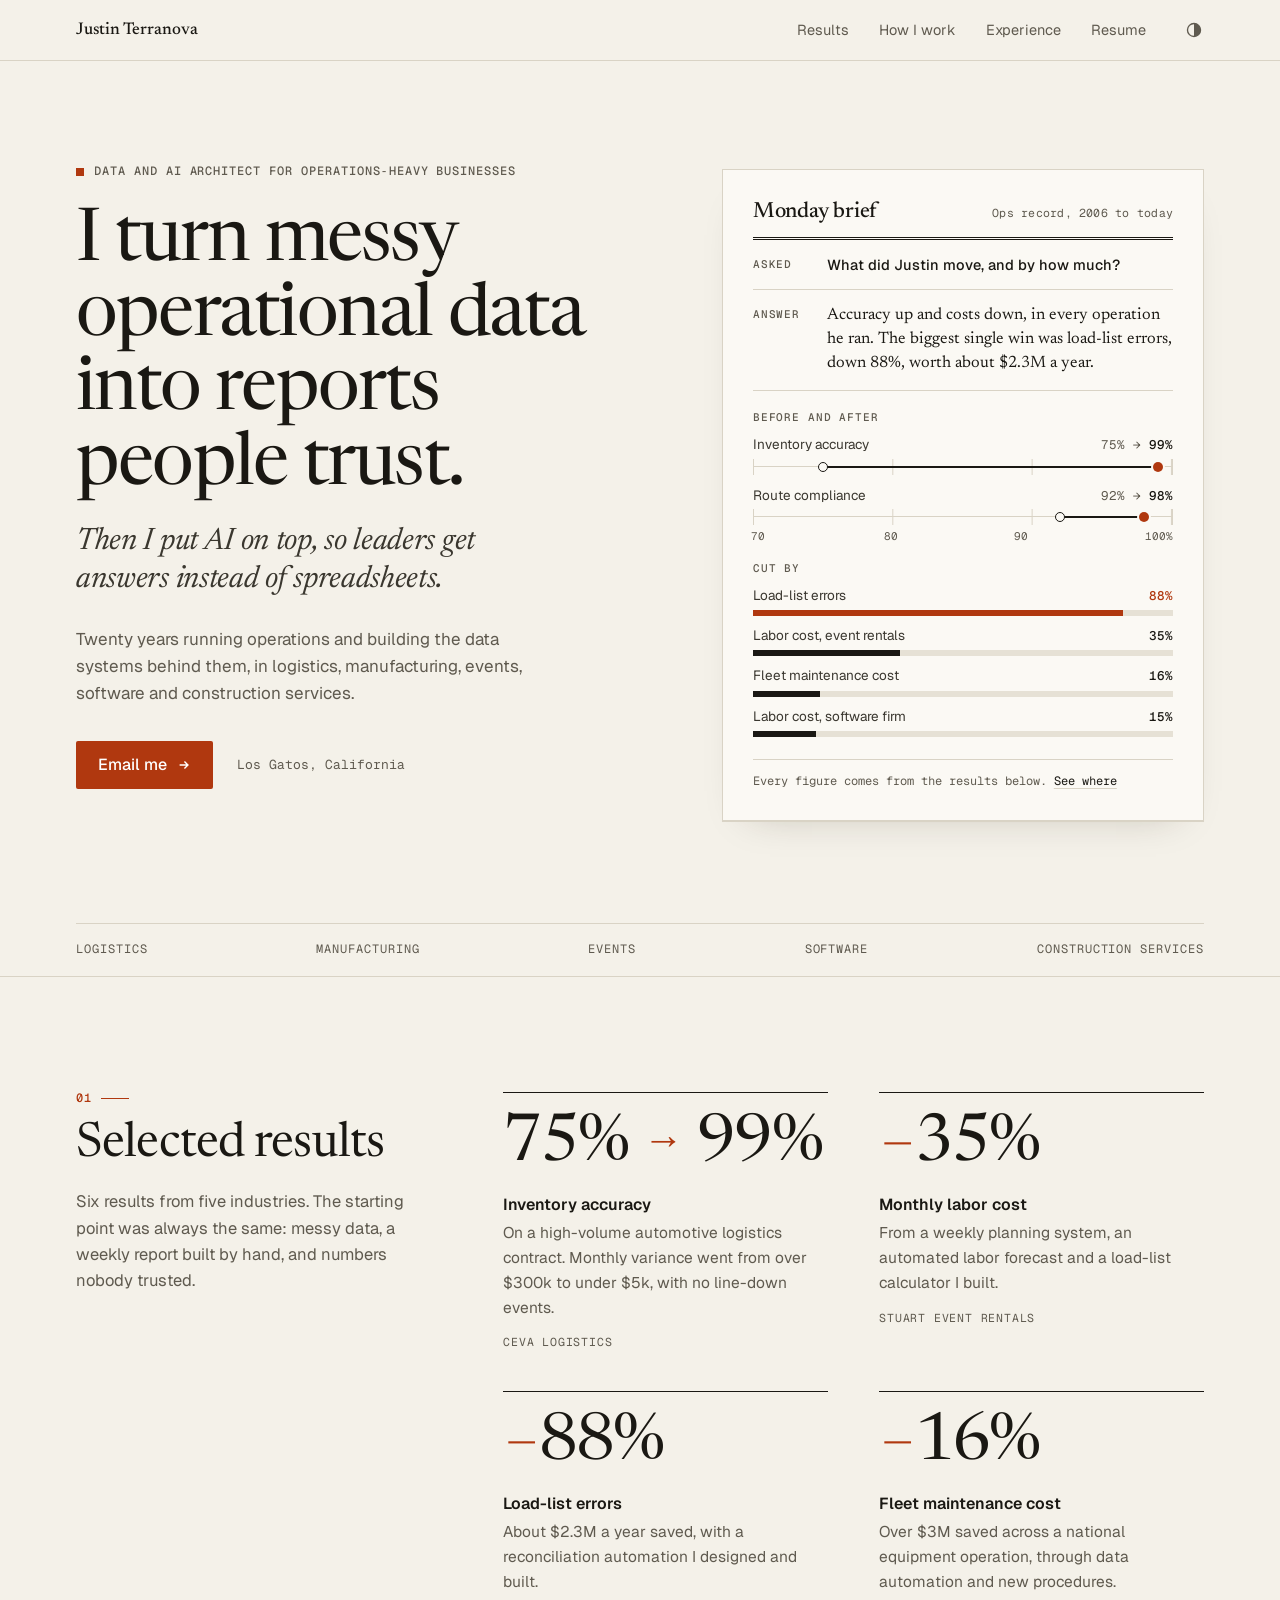
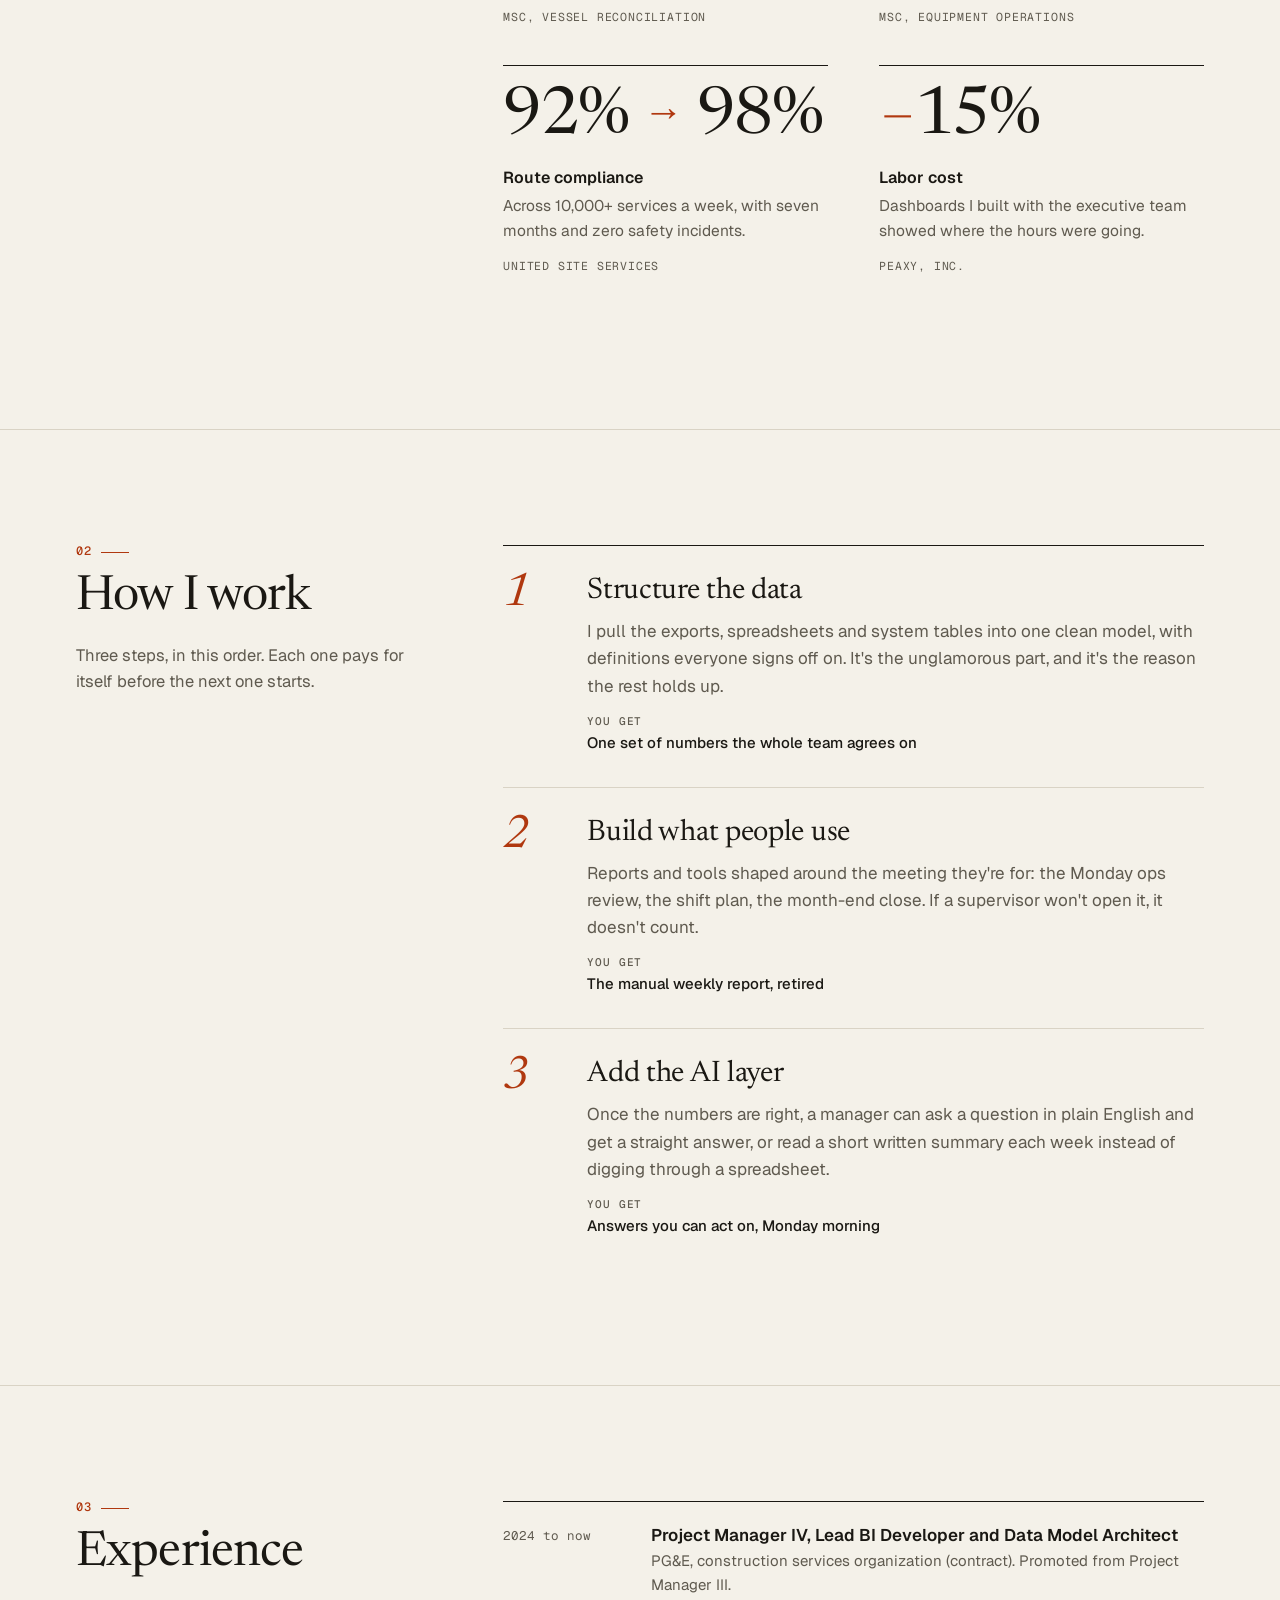
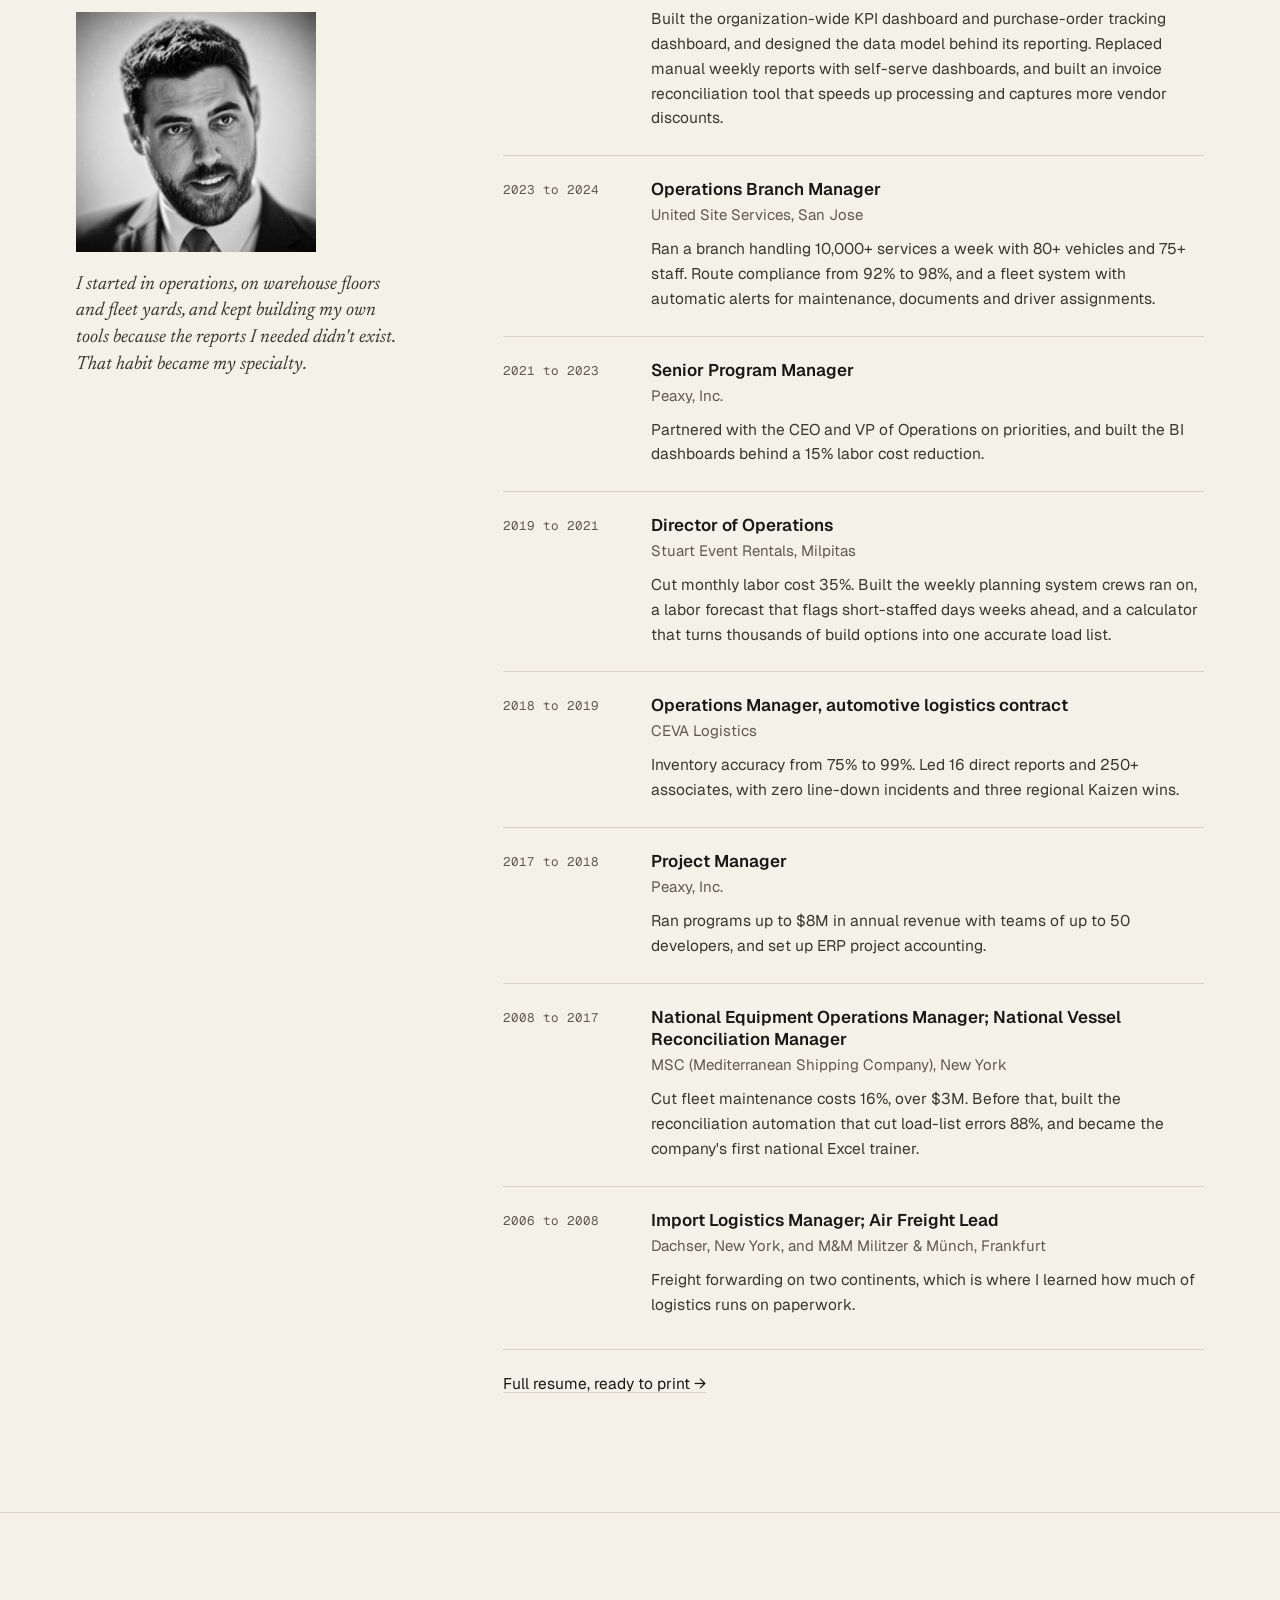
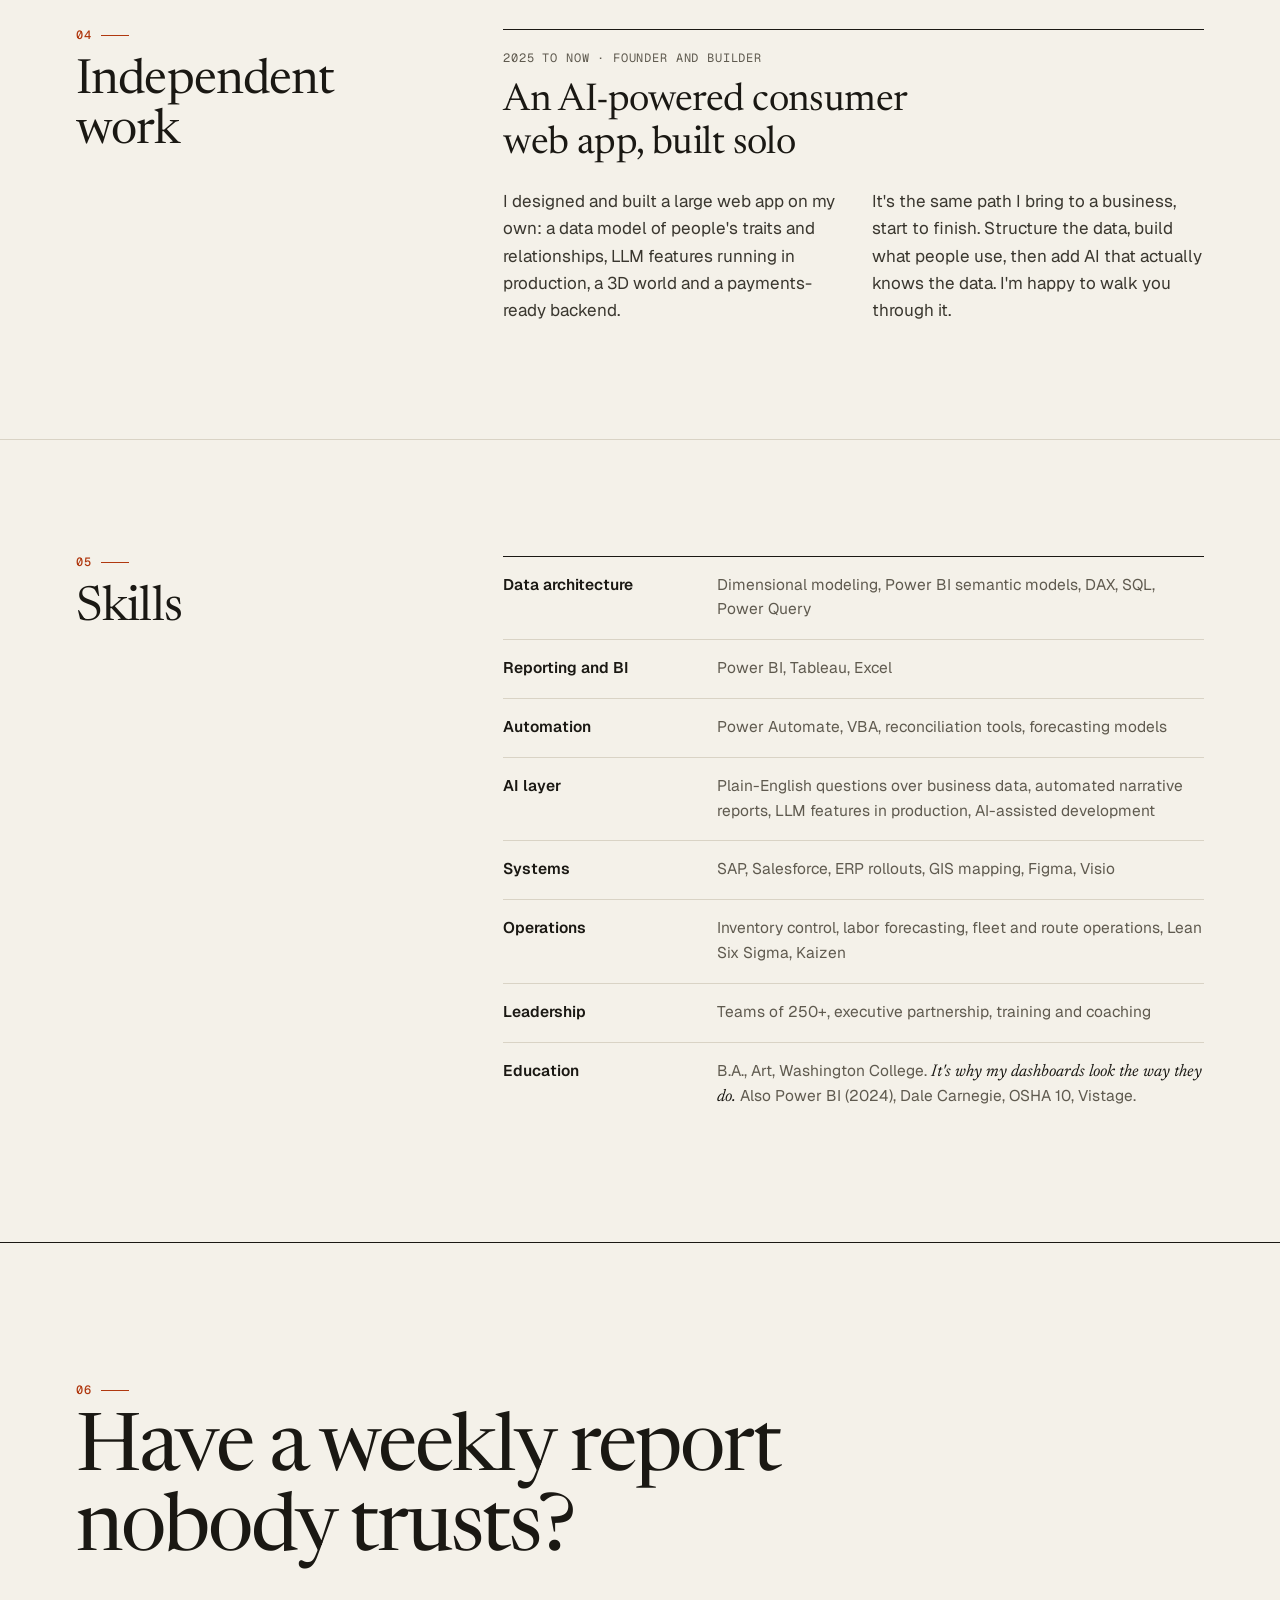
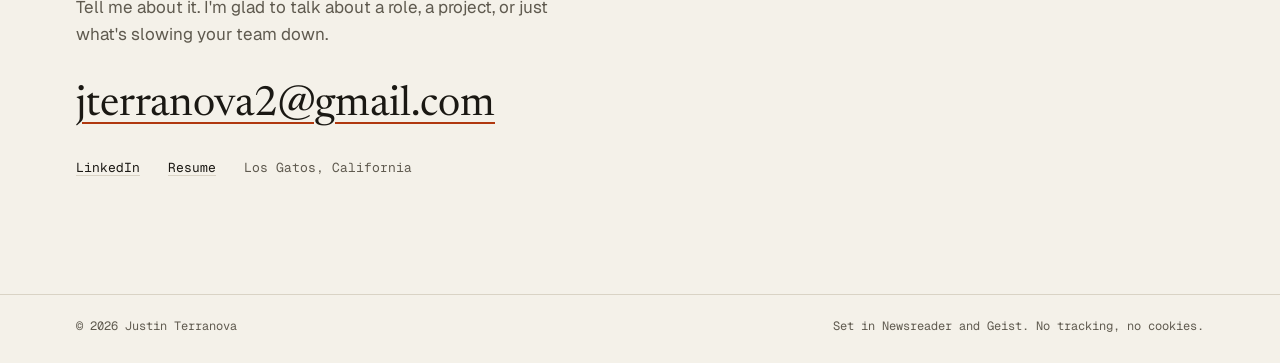
==== commit 3308422d: "Current role: Project Manager IV (promoted from III), organization-wide KPI and purchase-order dashb" ====
--- a/index.html
+++ b/index.html
@@ -211,9 +211,9 @@
             <li>
               <p class="j-when">2024 to now</p>
               <div>
-                <h3>Lead BI Developer and Data Model Architect</h3>
-                <p class="j-org">PG&amp;E, construction services program (contract)</p>
-                <p>Designed and own the data model behind the program's reporting. Built self-serve dashboards for work orders and cycle times that replaced manual weekly reports, and an invoice reconciliation tool that speeds up processing and captures more vendor discounts.</p>
+                <h3>Project Manager IV, Lead BI Developer and Data Model Architect</h3>
+                <p class="j-org">PG&amp;E, construction services organization (contract). Promoted from Project Manager III.</p>
+                <p>Built the organization-wide KPI dashboard and purchase-order tracking dashboard, and designed the data model behind its reporting. Replaced manual weekly reports with self-serve dashboards, and built an invoice reconciliation tool that speeds up processing and captures more vendor discounts.</p>
               </div>
             </li>
             <li>
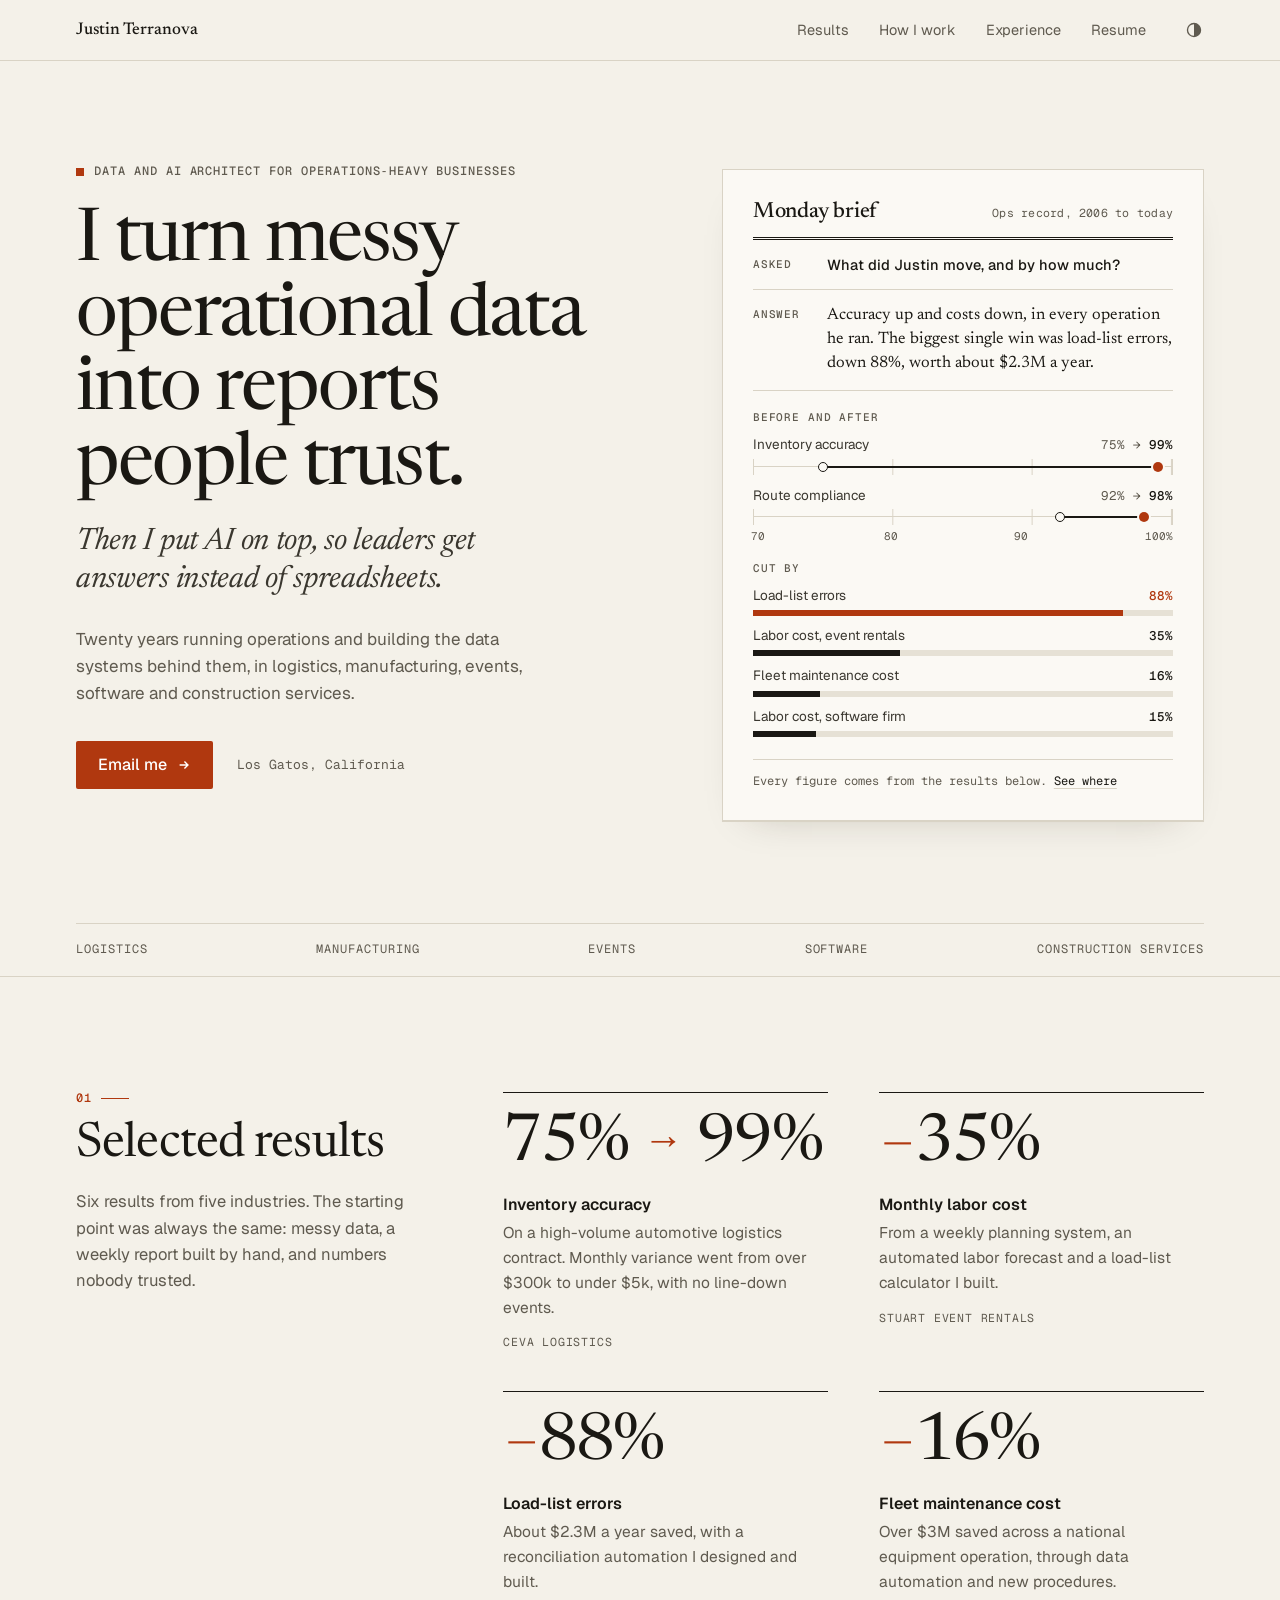
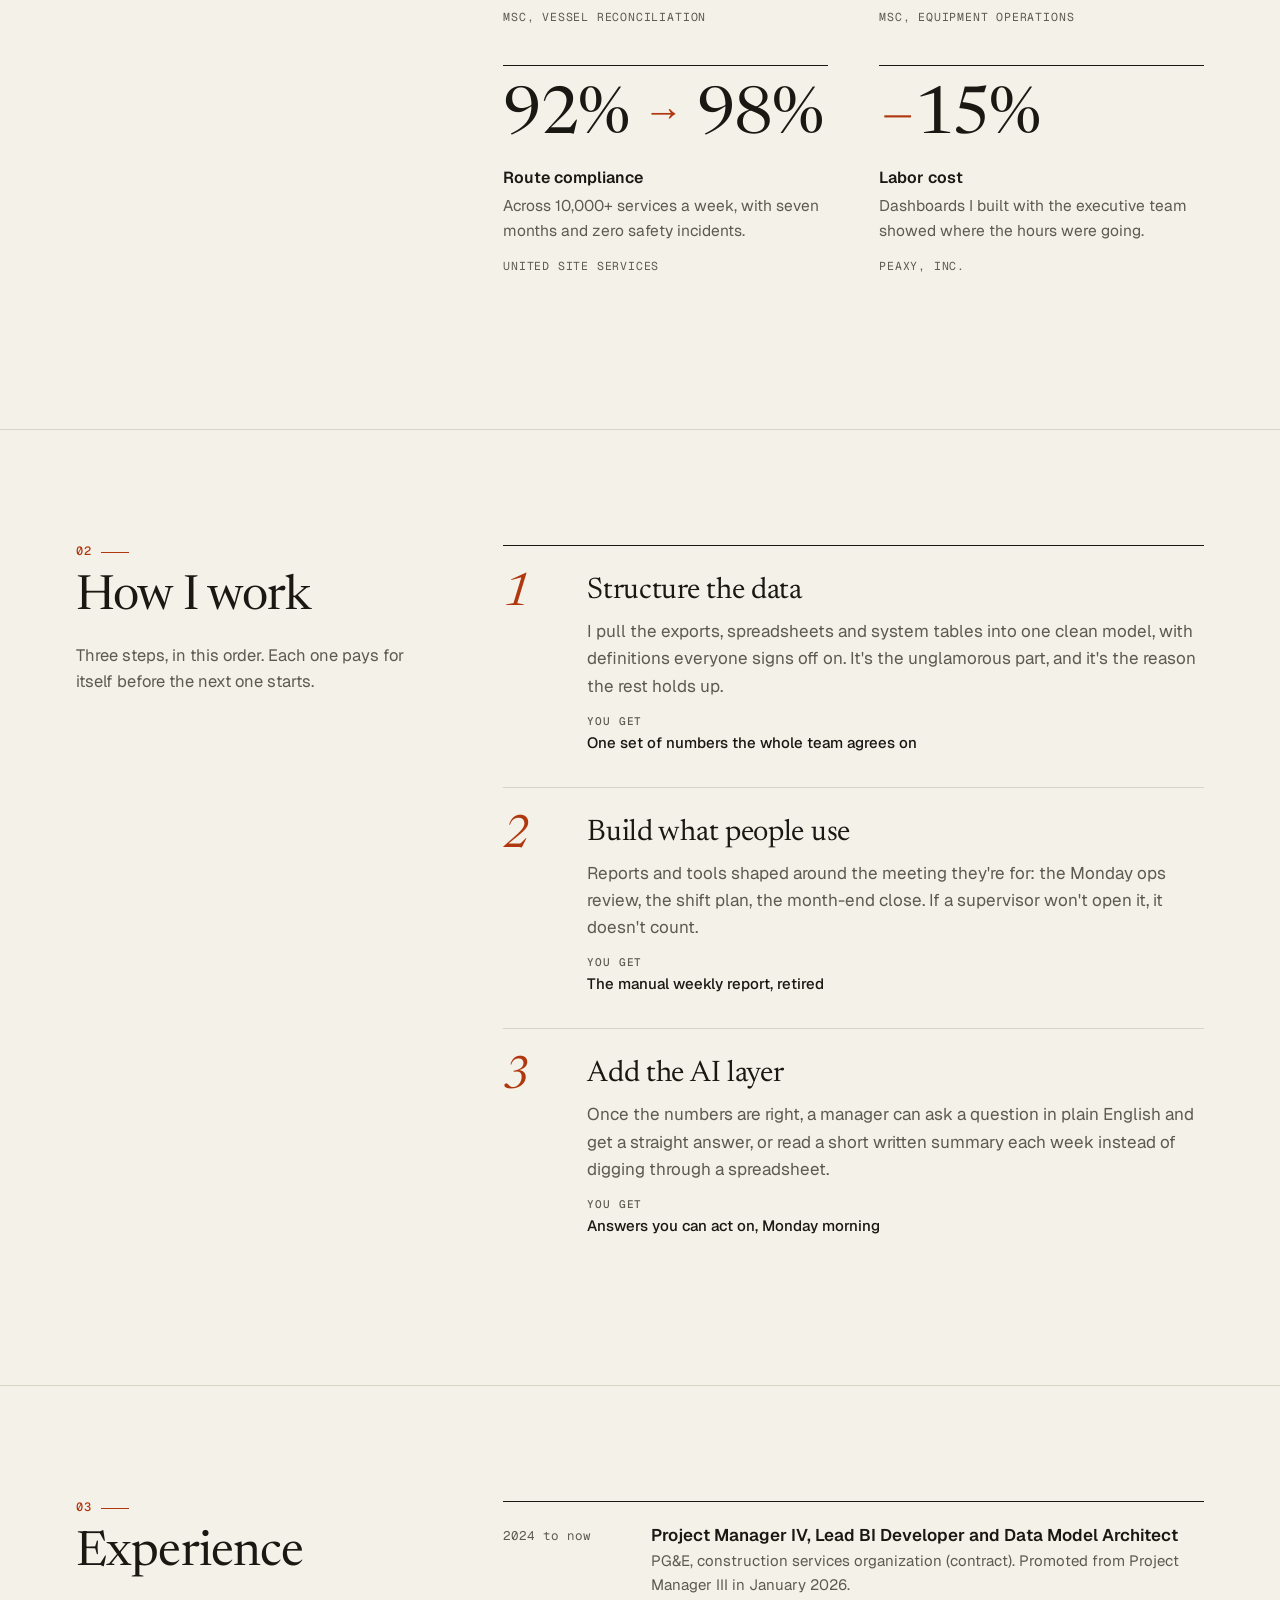
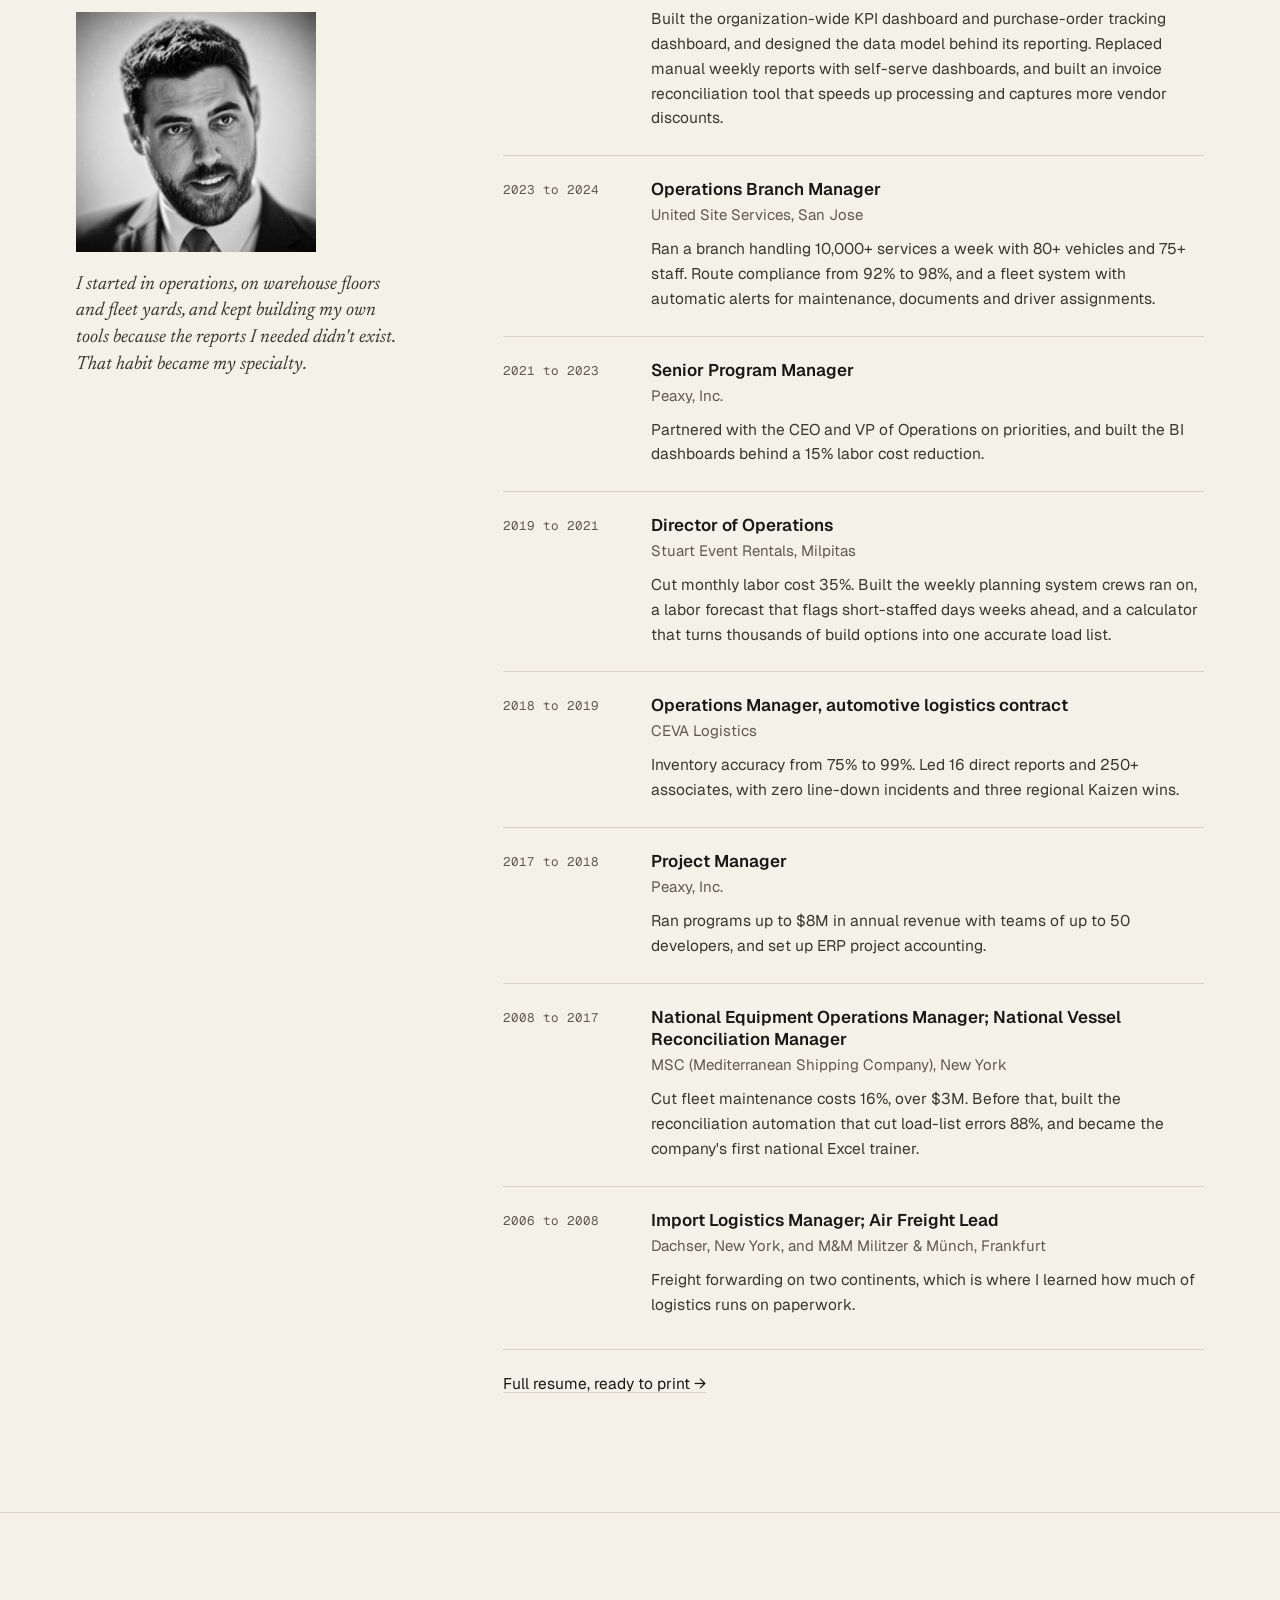
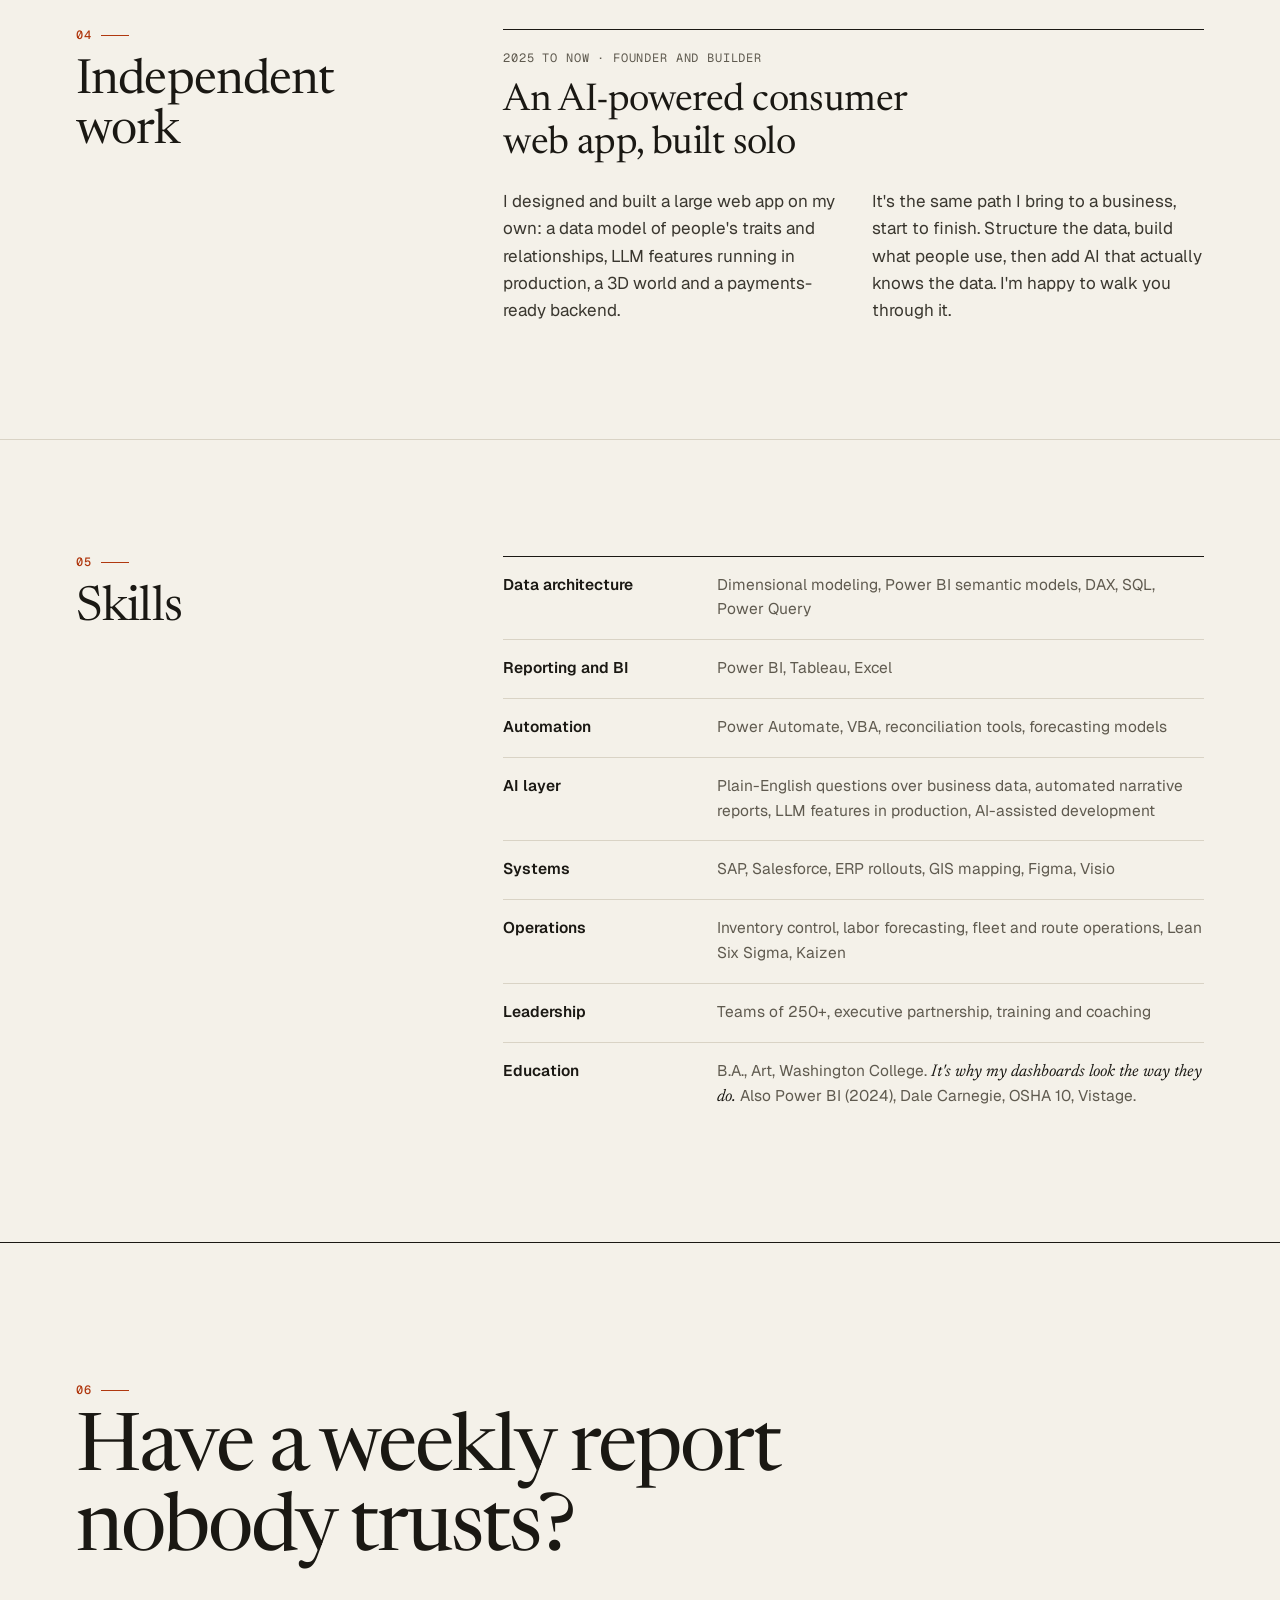
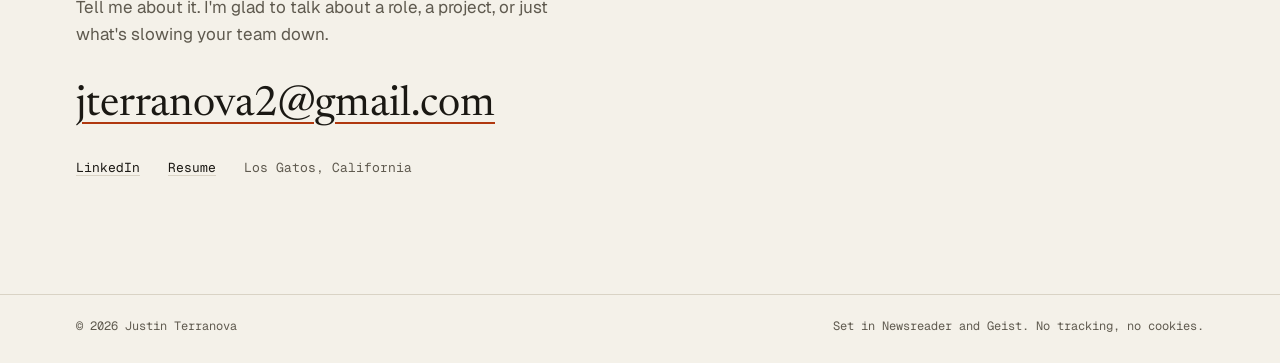
==== commit 2bbf48c6: "Promotion date: January 2026 Co-Authored-By: Claude Opus 5.5 <noreply@anthropic.com>" ====
--- a/index.html
+++ b/index.html
@@ -212,7 +212,7 @@
               <p class="j-when">2024 to now</p>
               <div>
                 <h3>Project Manager IV, Lead BI Developer and Data Model Architect</h3>
-                <p class="j-org">PG&amp;E, construction services organization (contract). Promoted from Project Manager III.</p>
+                <p class="j-org">PG&amp;E, construction services organization (contract). Promoted from Project Manager III in January 2026.</p>
                 <p>Built the organization-wide KPI dashboard and purchase-order tracking dashboard, and designed the data model behind its reporting. Replaced manual weekly reports with self-serve dashboards, and built an invoice reconciliation tool that speeds up processing and captures more vendor discounts.</p>
               </div>
             </li>
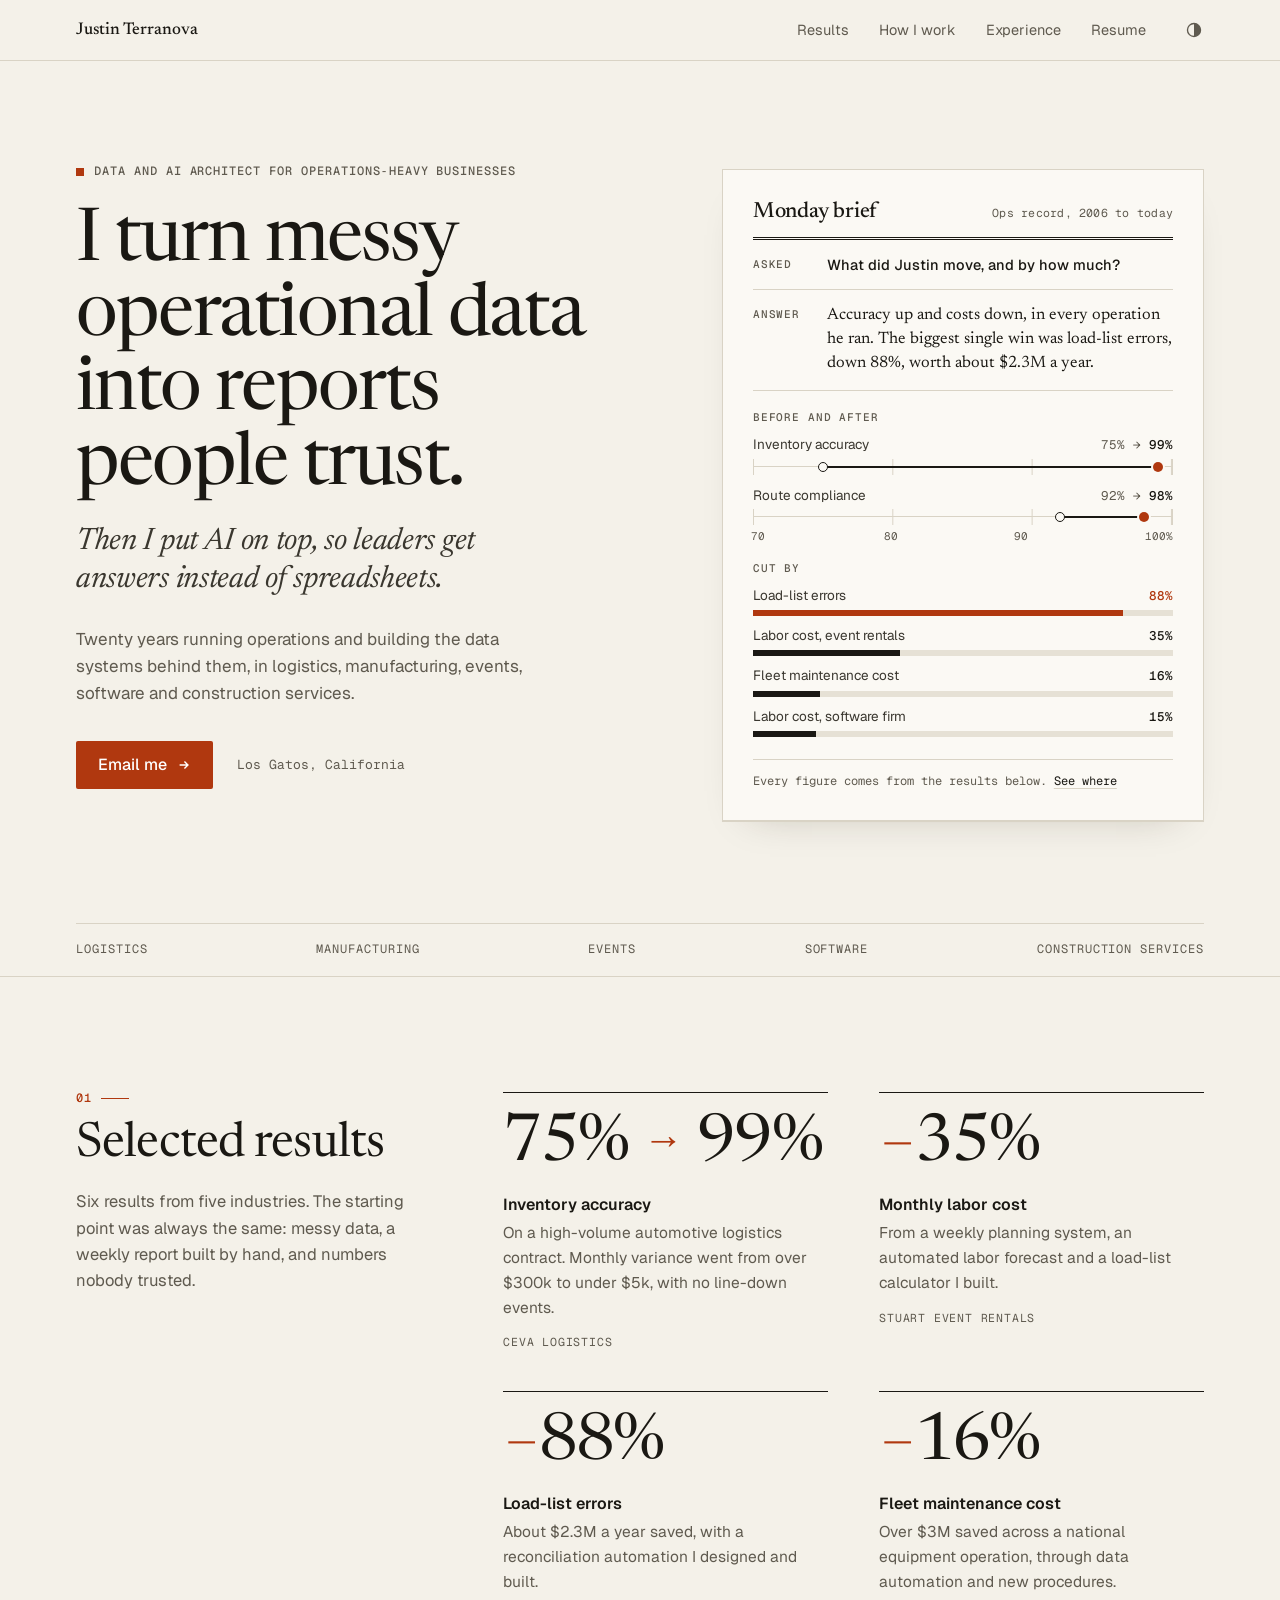
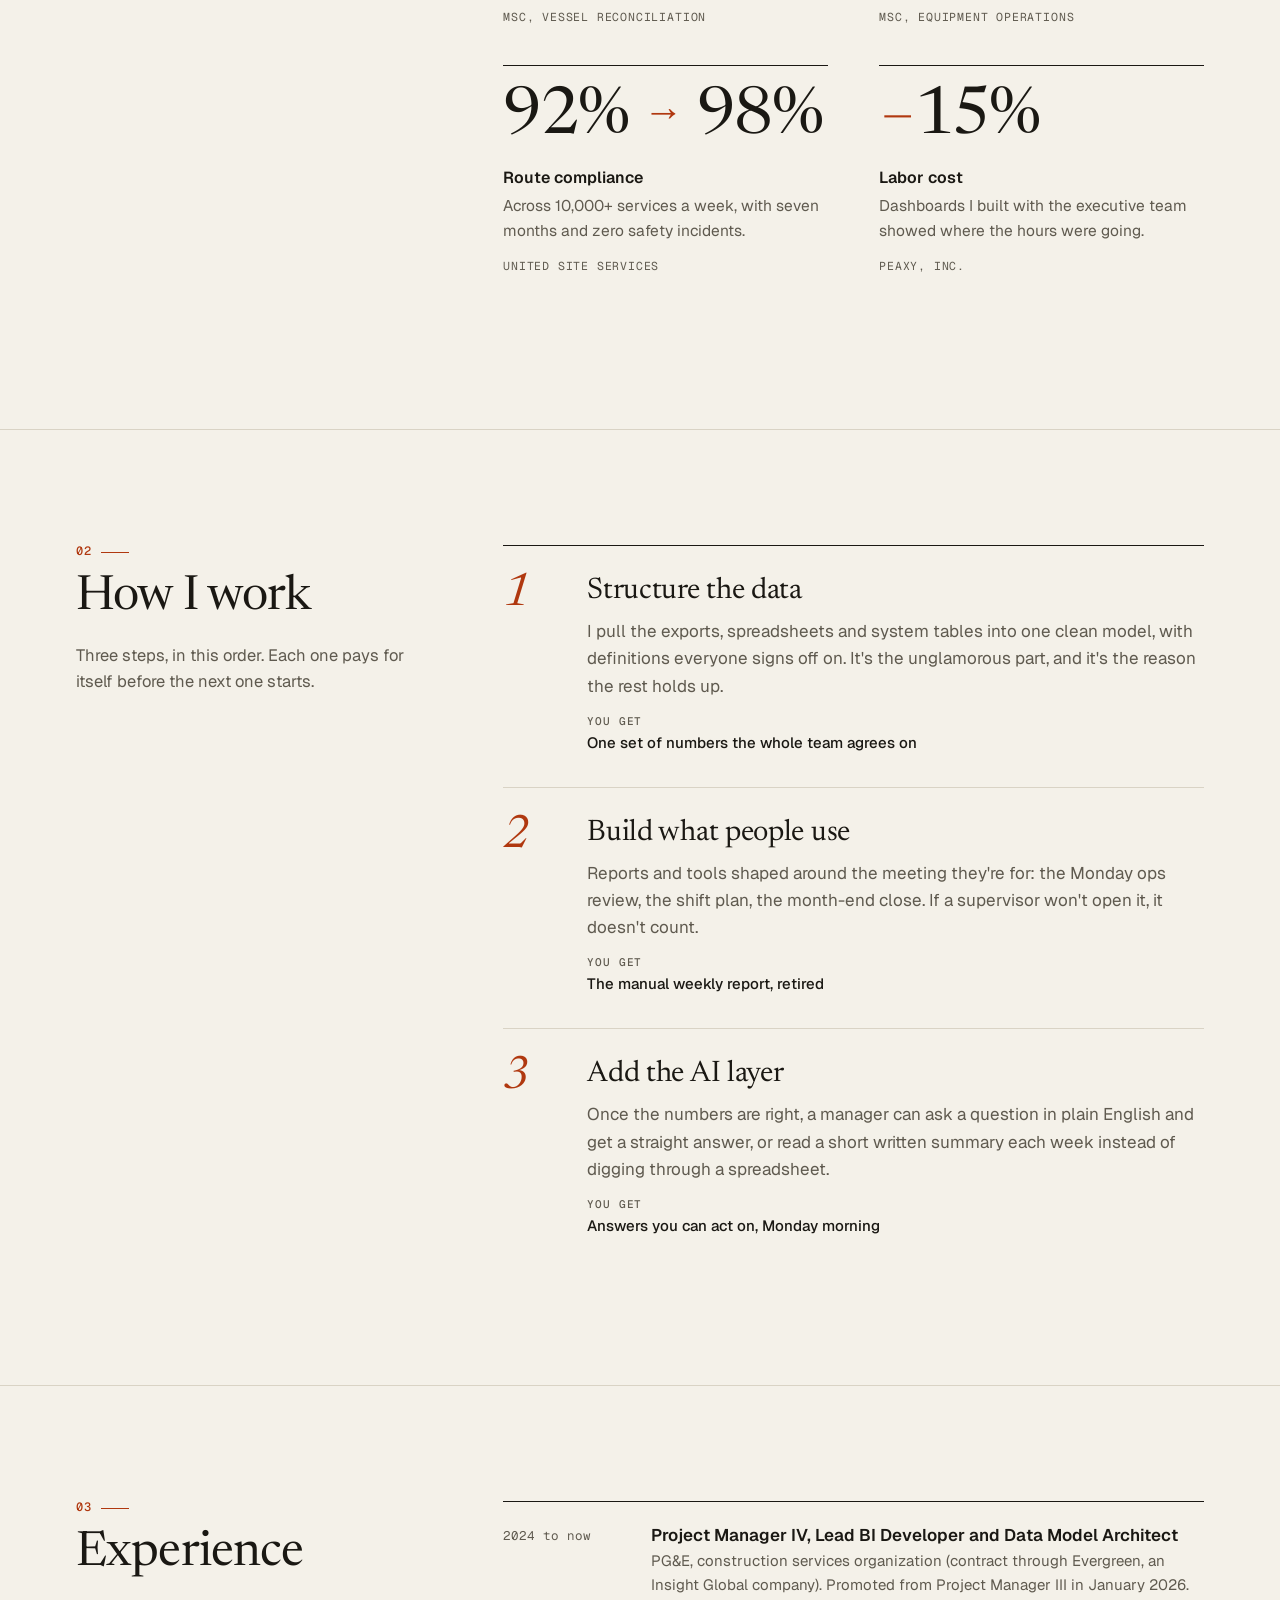
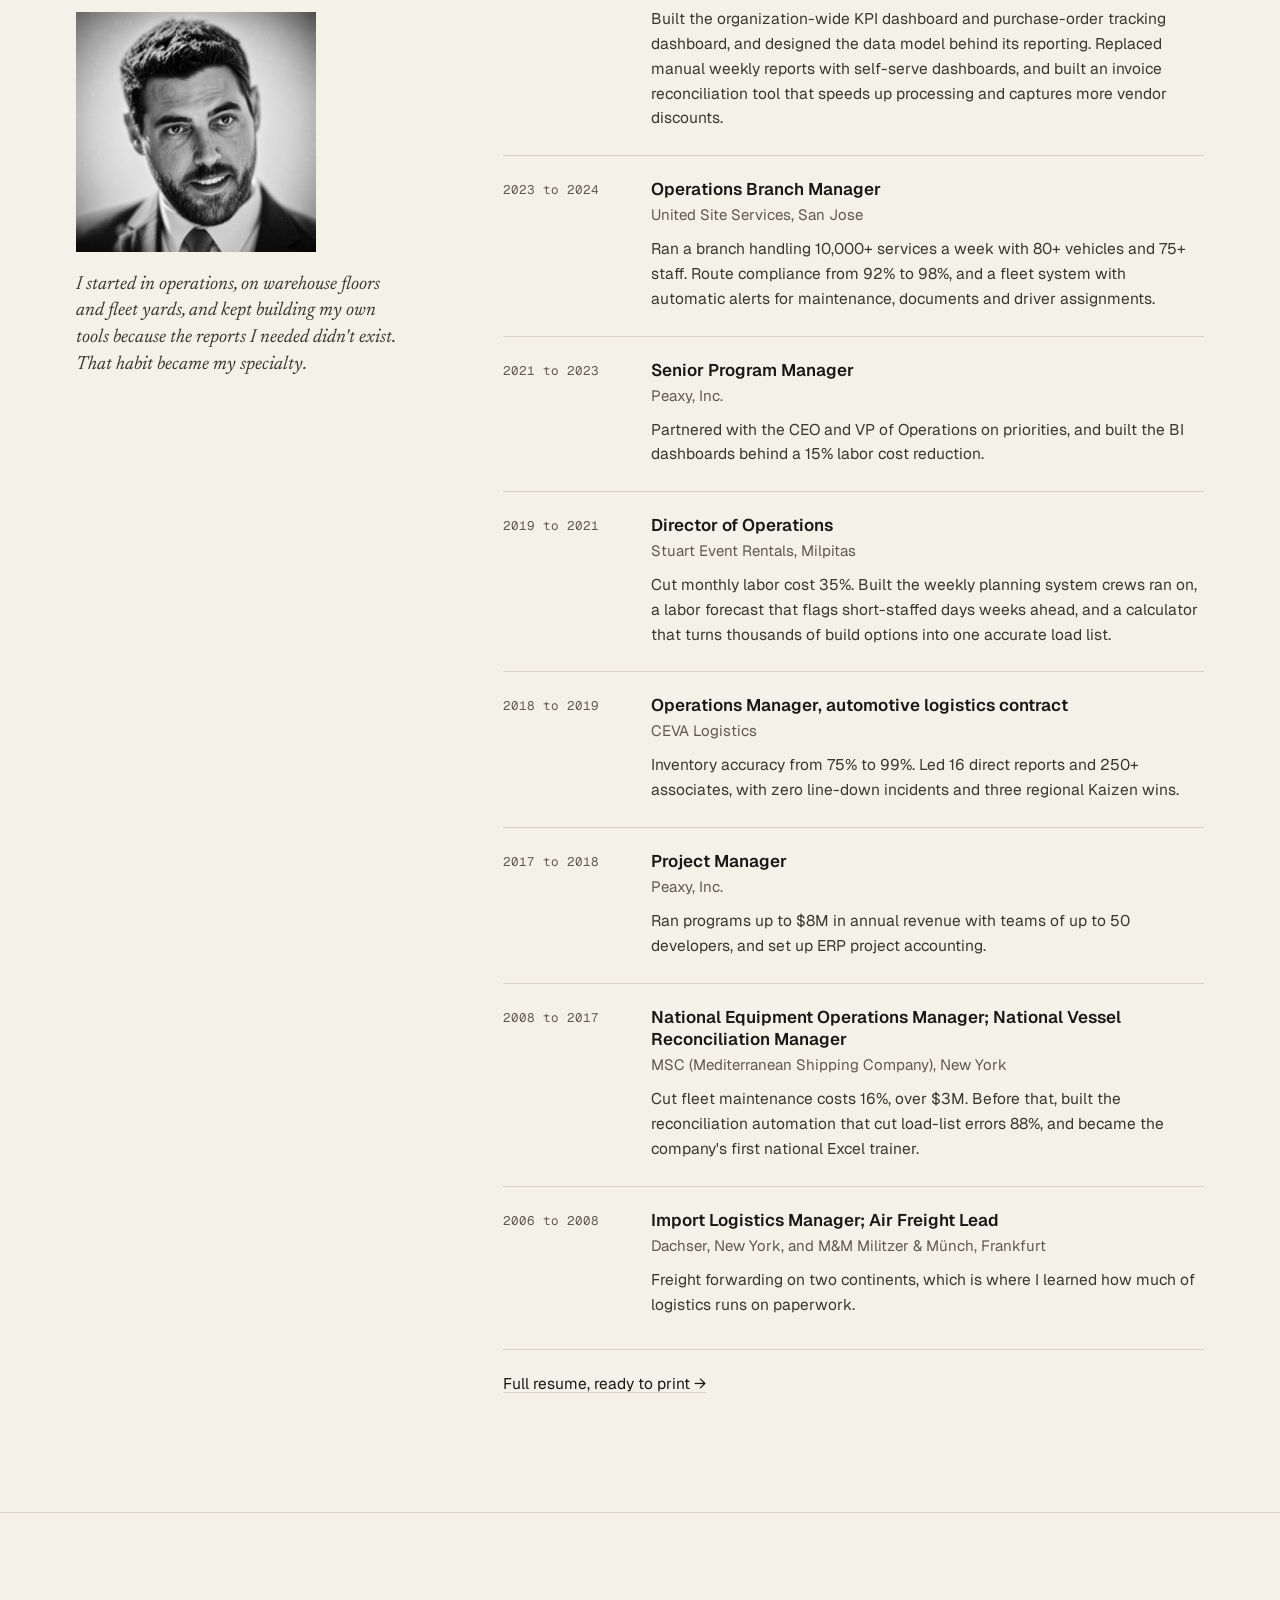
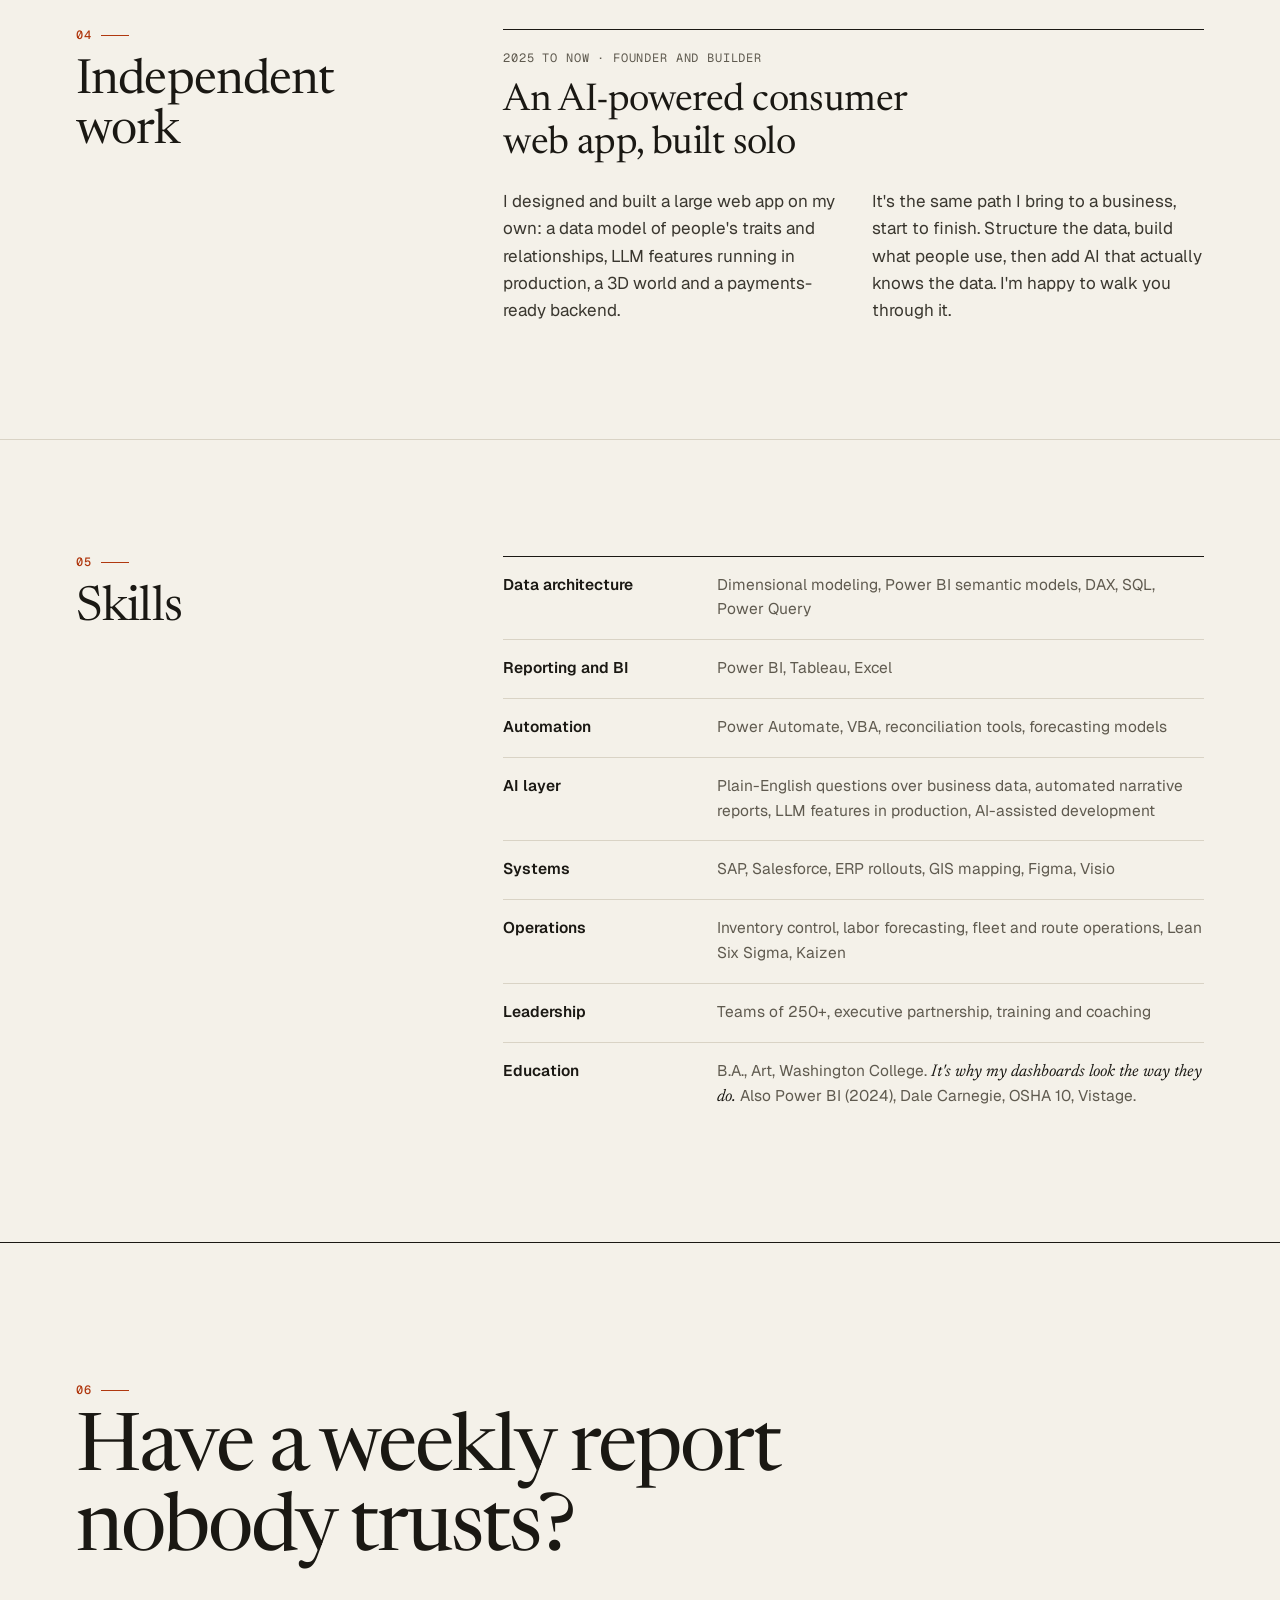
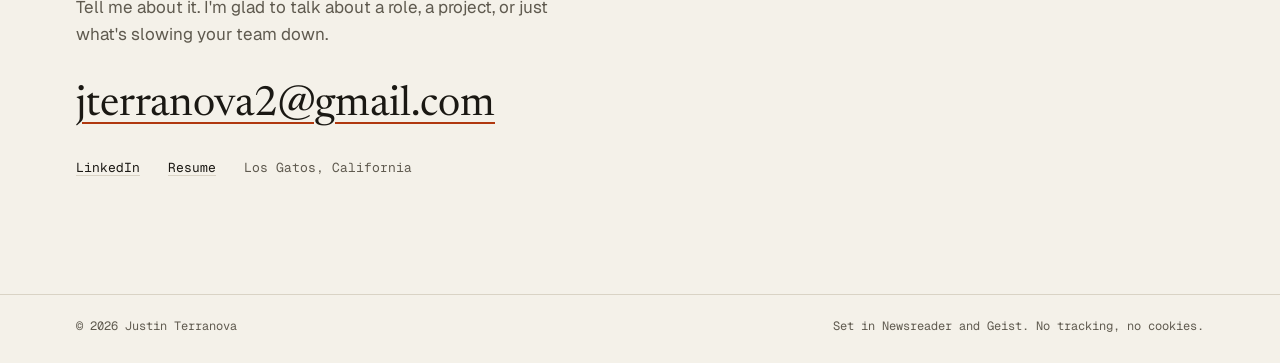
==== commit bb670023: "Contract line: through Evergreen, an Insight Global company Co-Authored-By: Claude Opus 5.5 <noreply" ====
--- a/index.html
+++ b/index.html
@@ -212,7 +212,7 @@
               <p class="j-when">2024 to now</p>
               <div>
                 <h3>Project Manager IV, Lead BI Developer and Data Model Architect</h3>
-                <p class="j-org">PG&amp;E, construction services organization (contract). Promoted from Project Manager III in January 2026.</p>
+                <p class="j-org">PG&amp;E, construction services organization (contract through Evergreen, an Insight Global company). Promoted from Project Manager III in January 2026.</p>
                 <p>Built the organization-wide KPI dashboard and purchase-order tracking dashboard, and designed the data model behind its reporting. Replaced manual weekly reports with self-serve dashboards, and built an invoice reconciliation tool that speeds up processing and captures more vendor discounts.</p>
               </div>
             </li>
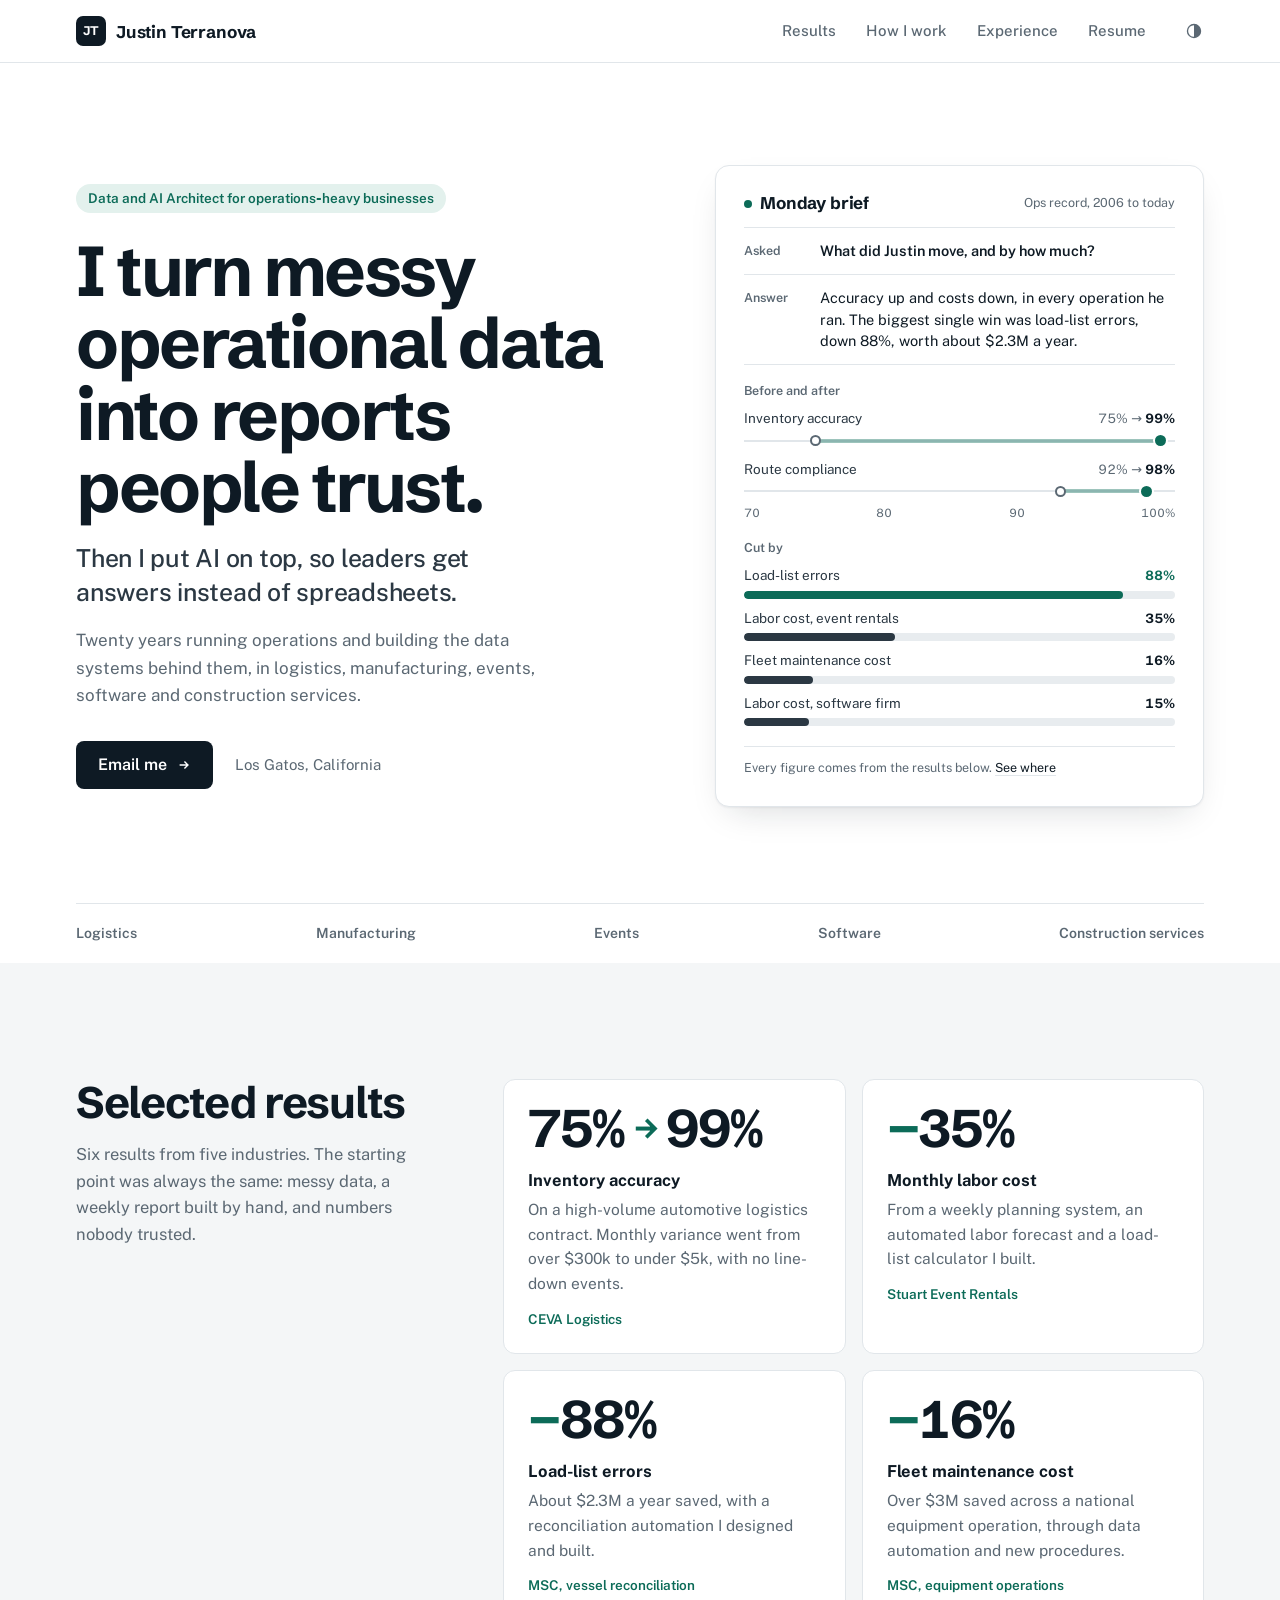
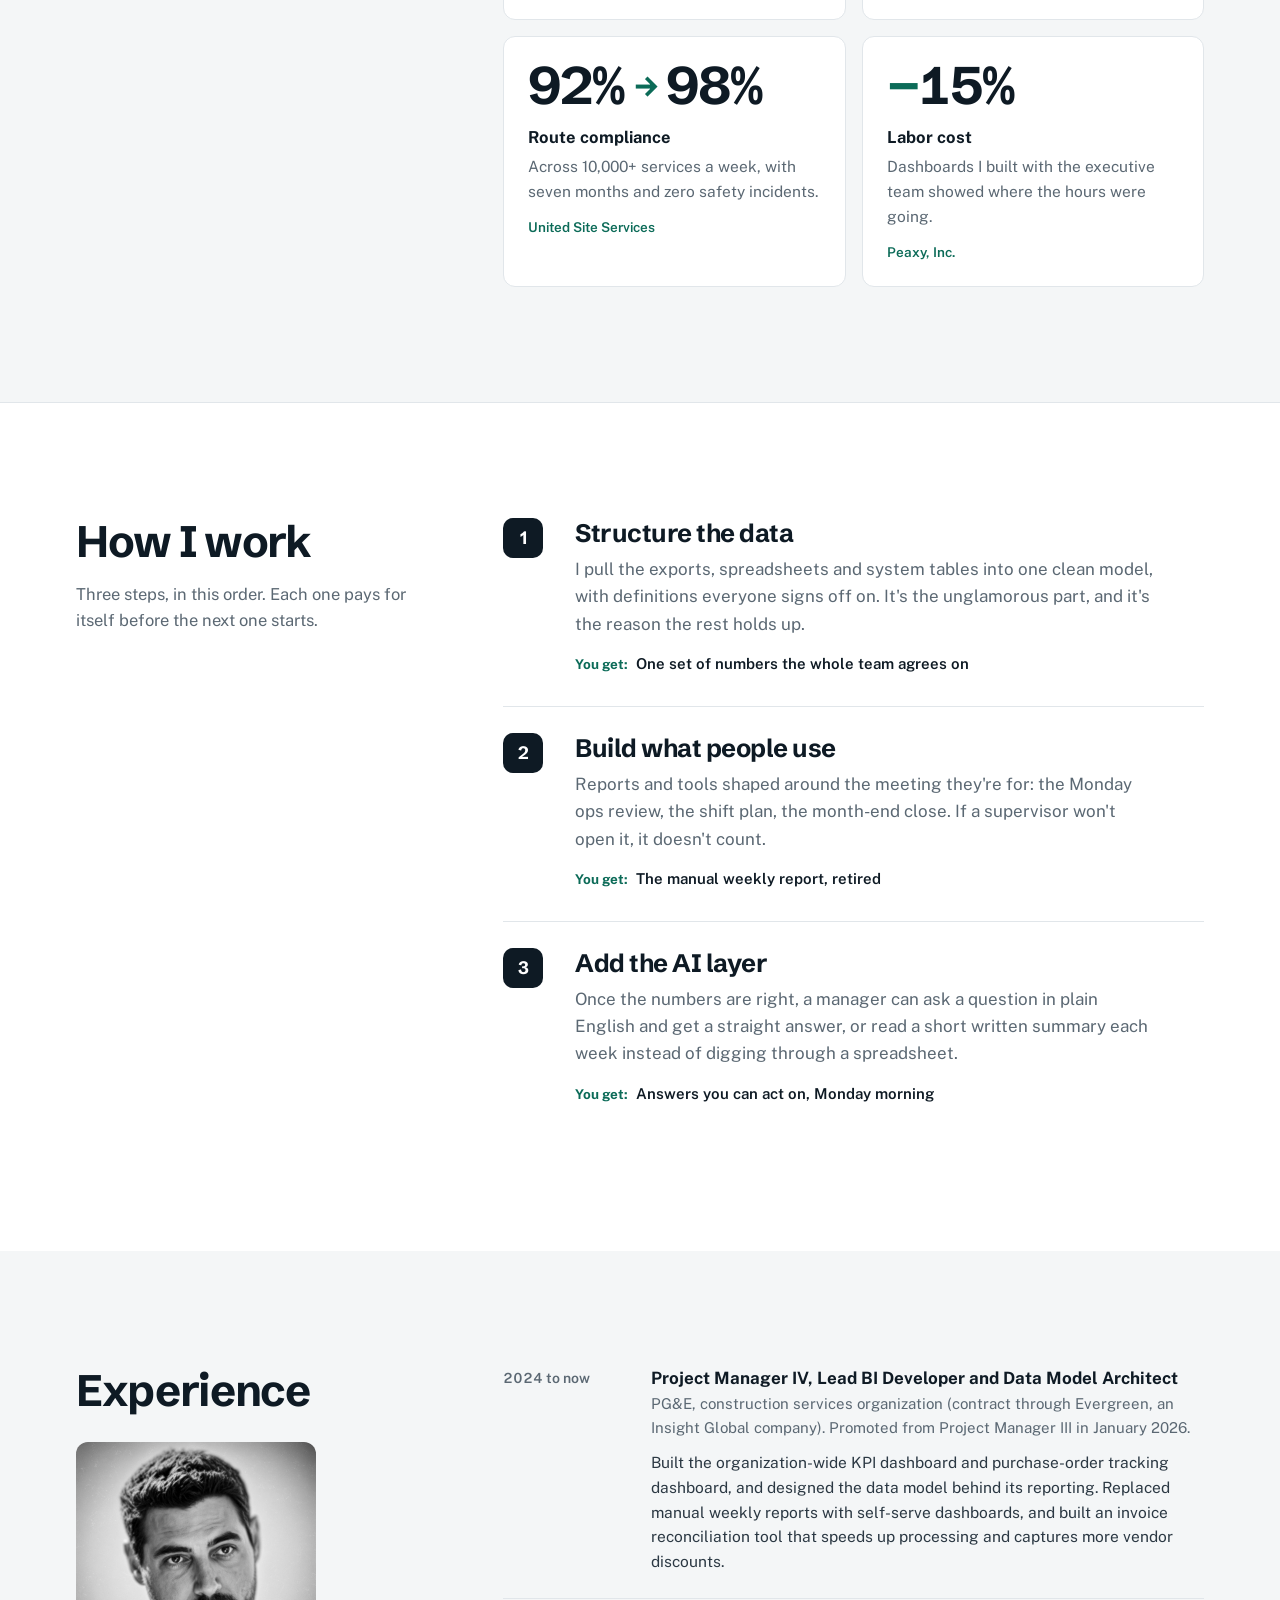
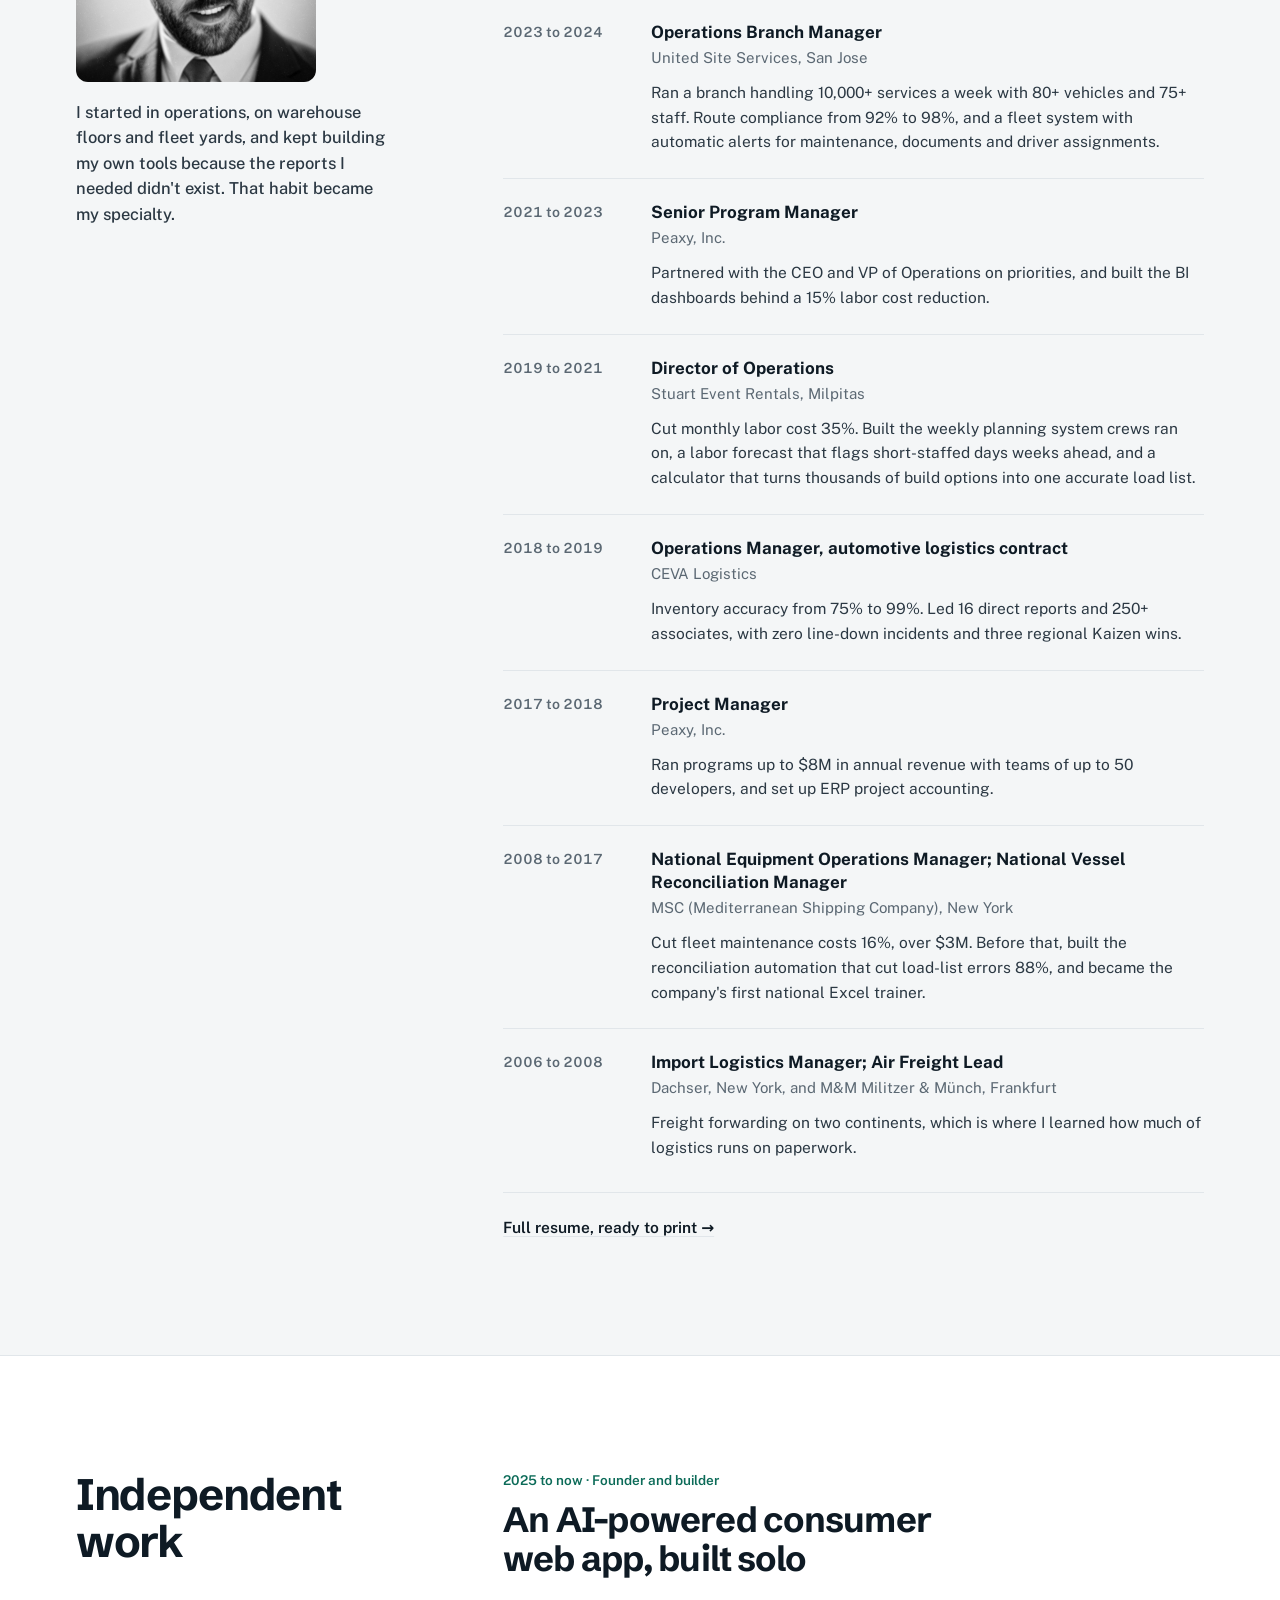
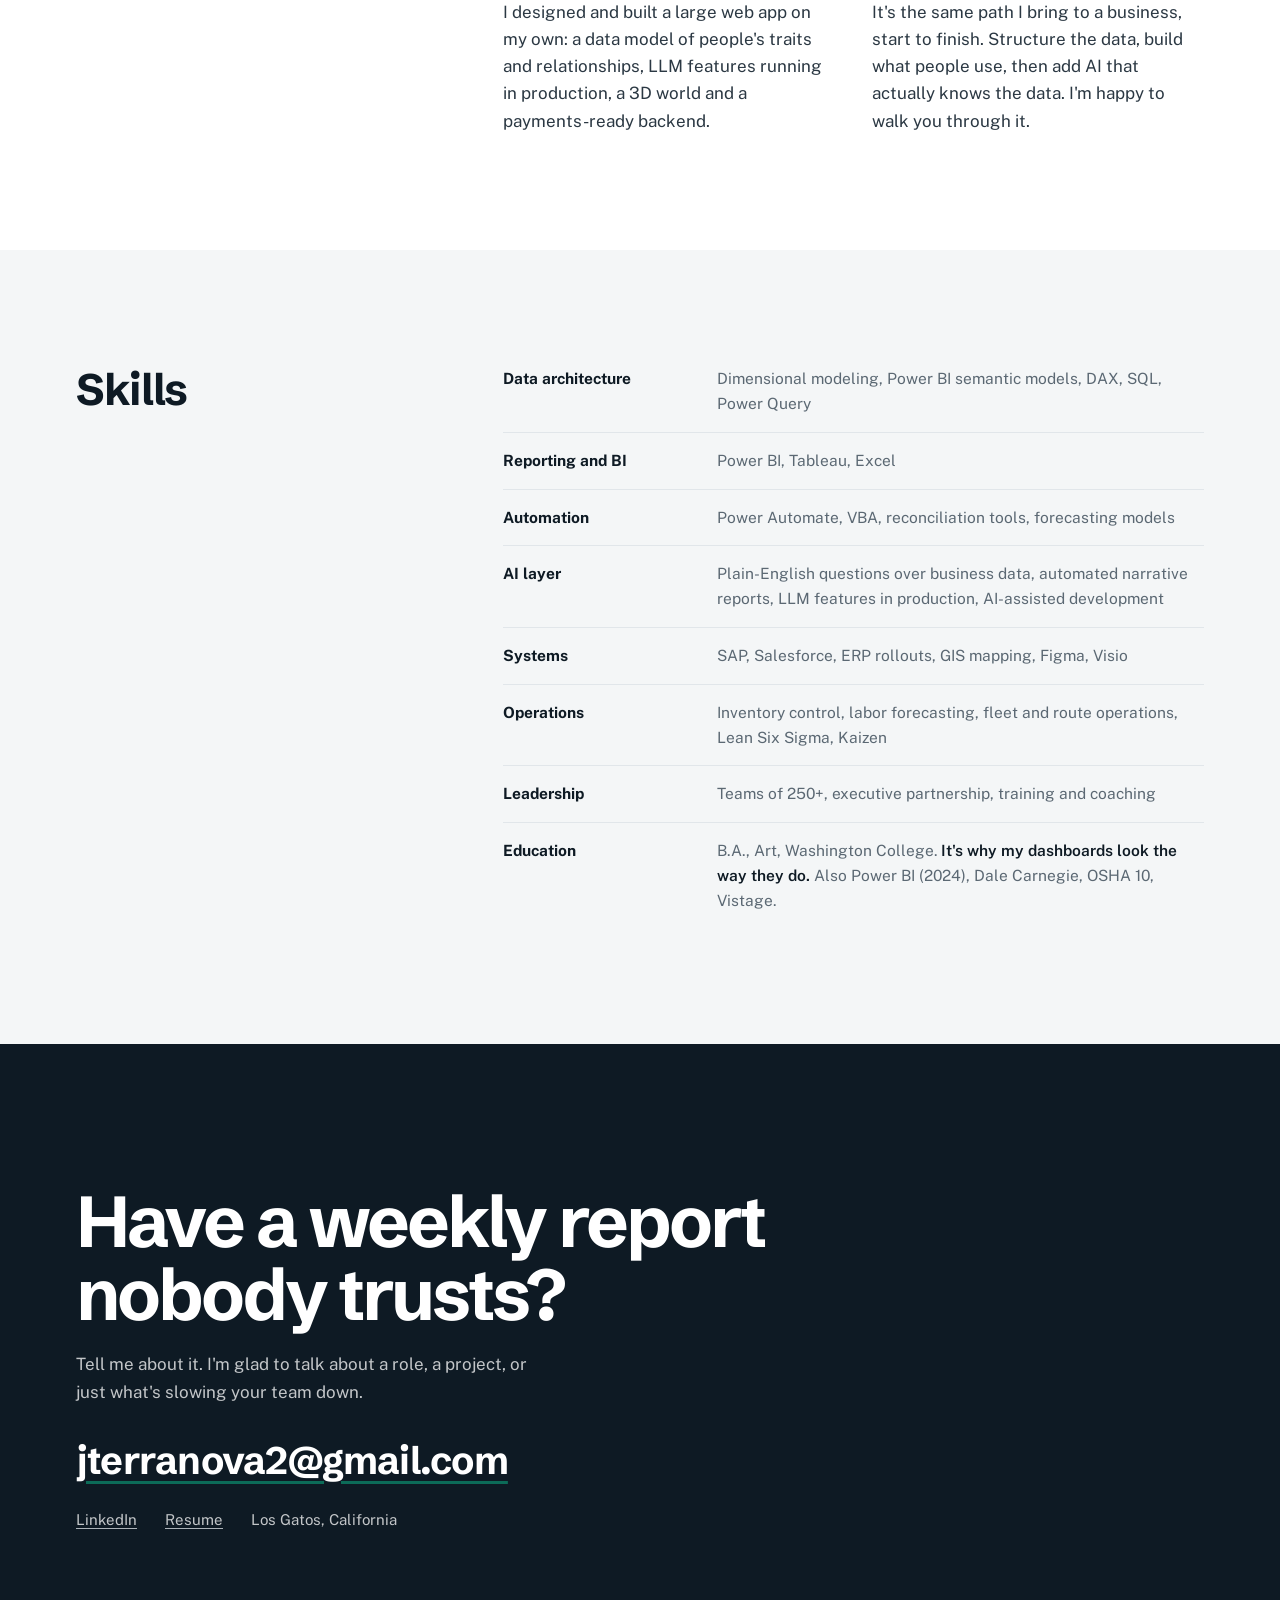
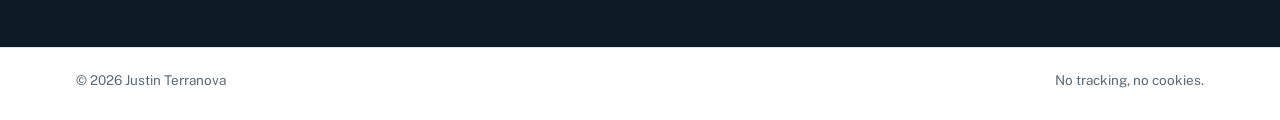
==== commit b4834fa1: "New look: clean white, deep ink, teal accent; Schibsted Grotesk + Public Sans; no mono labels or num" ====
--- a/index.html
+++ b/index.html
@@ -6,13 +6,13 @@
   <title>Justin Terranova · Data and AI Architect for operations-heavy businesses</title>
   <meta name="description" content="I turn messy operational data into reports people trust, then put AI on top so leaders get answers instead of spreadsheets. Twenty years in logistics, manufacturing, events, software and construction services." />
   <meta name="color-scheme" content="light dark" />
-  <meta name="theme-color" content="#f4f1e9" media="(prefers-color-scheme: light)" />
-  <meta name="theme-color" content="#14130f" media="(prefers-color-scheme: dark)" />
+  <meta name="theme-color" content="#ffffff" media="(prefers-color-scheme: light)" />
+  <meta name="theme-color" content="#0d1317" media="(prefers-color-scheme: dark)" />
   <script>try{var t=localStorage.getItem("theme");if(t==="light"||t==="dark")document.documentElement.setAttribute("data-theme",t)}catch(e){}</script>
   <link rel="preconnect" href="https://fonts.googleapis.com" />
   <link rel="preconnect" href="https://fonts.gstatic.com" crossorigin />
-  <link href="https://fonts.googleapis.com/css2?family=Geist:wght@400;500;600&family=Geist+Mono:wght@400;500&family=Newsreader:ital,opsz,wght@0,6..72,400;0,6..72,500;1,6..72,400&display=swap" rel="stylesheet" />
-  <link rel="stylesheet" href="styles.css?v=6" />
+  <link href="https://fonts.googleapis.com/css2?family=Public+Sans:wght@400;500;600;700&family=Schibsted+Grotesk:wght@600;700&display=swap" rel="stylesheet" />
+  <link rel="stylesheet" href="styles.css?v=7" />
   <link rel="icon" href="favicon.svg" type="image/svg+xml" />
   <link rel="apple-touch-icon" href="assets/apple-touch-icon.png" />
   <link rel="canonical" href="https://www.justinterranova.com/" />
@@ -337,9 +337,9 @@
   <footer class="foot">
     <div class="wrap foot-inner">
       <p>&copy; <span class="year">2026</span> Justin Terranova</p>
-      <p>Set in Newsreader and Geist. No tracking, no cookies.</p>
+      <p>No tracking, no cookies.</p>
     </div>
   </footer>
-  <script src="script.js?v=6" defer></script>
+  <script src="script.js?v=7" defer></script>
 </body>
 </html>
--- a/styles.css
+++ b/styles.css
@@ -1,48 +1,33 @@
 /* Justin Terranova · justinterranova.com
-   Editorial paper, one vermilion accent, Newsreader + Geist. */
+   Clean white, deep ink, one teal accent. Schibsted Grotesk + Public Sans. */
 
 :root {
-  --bg: #f4f1e9;
-  --surface: #fbf9f4;
-  --ink: #1a1813;
-  --ink-2: #3a372f;
-  --muted: #5f5a4f;
-  --rule: #d9d3c5;
-  --rule-strong: #1a1813;
-  --accent: #b0380f;
+  --bg: #ffffff;
+  --surface: #f4f6f7;
+  --ink: #0e1a24;
+  --ink-2: #2b3843;
+  --muted: #5b6873;
+  --rule: #e1e6ea;
+  --rule-strong: #0e1a24;
+  --accent: #0c6b58;
+  --accent-soft: #e3f1ed;
   --accent-ink: #ffffff;
-  --track: #e6e1d5;
-  --serif: "Newsreader", "Iowan Old Style", Georgia, serif;
-  --sans: "Geist", ui-sans-serif, system-ui, -apple-system, "Segoe UI", sans-serif;
-  --mono: "Geist Mono", ui-monospace, "SFMono-Regular", Consolas, monospace;
+  --track: #e8ecef;
+  --serif: "Schibsted Grotesk", "Helvetica Neue", Arial, sans-serif;
+  --sans: "Public Sans", ui-sans-serif, system-ui, -apple-system, "Segoe UI", sans-serif;
+  --mono: var(--sans);
   color-scheme: light;
 }
 @media (prefers-color-scheme: dark) {
   :root:not([data-theme="light"]) {
-    --bg: #14130f;
-    --surface: #1c1b17;
-    --ink: #ece8de;
-    --ink-2: #d2cdc1;
-    --muted: #a59f92;
-    --rule: #34312a;
-    --rule-strong: #ece8de;
-    --accent: #f07c50;
-    --accent-ink: #14130f;
-    --track: #2a2822;
+    --bg: #0d1317; --surface: #151d22; --ink: #e9eef1; --ink-2: #c9d2d8; --muted: #8e9ba4;
+    --rule: #253036; --rule-strong: #e9eef1; --accent: #4fcfa8; --accent-soft: #123129; --accent-ink: #0d1317; --track: #212b31;
     color-scheme: dark;
   }
 }
 :root[data-theme="dark"] {
-  --bg: #14130f;
-  --surface: #1c1b17;
-  --ink: #ece8de;
-  --ink-2: #d2cdc1;
-  --muted: #a59f92;
-  --rule: #34312a;
-  --rule-strong: #ece8de;
-  --accent: #f07c50;
-  --accent-ink: #14130f;
-  --track: #2a2822;
+  --bg: #0d1317; --surface: #151d22; --ink: #e9eef1; --ink-2: #c9d2d8; --muted: #8e9ba4;
+  --rule: #253036; --rule-strong: #e9eef1; --accent: #4fcfa8; --accent-soft: #123129; --accent-ink: #0d1317; --track: #212b31;
   color-scheme: dark;
 }
 
@@ -74,250 +59,134 @@
 .wrap { max-width: 1240px; margin: 0 auto; padding-inline: clamp(16px, 4.5vw, 56px); }
 
 /* ---------- Header ---------- */
-.top {
-  position: sticky; top: 0; z-index: 10;
-  background: var(--bg);
-  border-bottom: 1px solid var(--rule);
-}
-.top-inner { display: flex; align-items: center; justify-content: space-between; height: 60px; gap: 16px; }
-.brand { font: 500 17px/1 var(--serif); letter-spacing: -0.005em; text-decoration: none; white-space: nowrap; }
+.top { position: sticky; top: 0; z-index: 10; background: var(--bg); border-bottom: 1px solid var(--rule); }
+.top-inner { display: flex; align-items: center; justify-content: space-between; height: 62px; gap: 16px; }
+.brand { font: 700 17px/1 var(--serif); letter-spacing: -0.01em; text-decoration: none; white-space: nowrap; display: inline-flex; align-items: center; gap: 10px; }
+.brand::before { content: "JT"; display: inline-grid; place-items: center; width: 30px; height: 30px; border-radius: 7px; background: var(--ink); color: var(--bg); font: 700 12.5px/1 var(--serif); letter-spacing: .02em; }
 .brand:hover { color: var(--ink); }
-.top-nav { display: flex; align-items: center; gap: clamp(14px, 2.4vw, 30px); font-size: 14.5px; }
+.top-nav { display: flex; align-items: center; gap: clamp(14px, 2.4vw, 30px); font-size: 15px; font-weight: 500; }
 .top-nav a { text-decoration: none; color: var(--muted); }
 .top-nav a:hover { color: var(--ink); }
-.theme {
-  display: inline-grid; place-items: center;
-  width: 36px; height: 36px; margin-right: -8px;
-  border: 0; background: none; color: var(--muted); cursor: pointer; border-radius: 50%;
-}
-.theme:hover { color: var(--ink); }
+.theme { display: inline-grid; place-items: center; width: 36px; height: 36px; margin-right: -8px; border: 0; background: none; color: var(--muted); cursor: pointer; border-radius: 8px; }
+.theme:hover { color: var(--ink); background: var(--surface); }
 @media (max-width: 760px) { .hide-sm { display: none; } }
 
 /* ---------- Hero ---------- */
-.hero { padding-top: clamp(44px, 8vw, 112px); }
-.hero-grid {
-  display: grid;
-  grid-template-columns: minmax(0, 1.18fr) minmax(0, 1fr);
-  gap: clamp(40px, 6vw, 96px);
-  align-items: start;
-}
-.eyebrow {
-  font: 500 12px/1.4 var(--mono);
-  letter-spacing: .08em; text-transform: uppercase;
-  color: var(--muted);
-  display: flex; align-items: center; gap: 10px;
-}
-.eyebrow::before { content: ""; width: 8px; height: 8px; background: var(--accent); flex: none; }
-h1 {
-  margin-top: 26px;
-  font: 400 clamp(2.55rem, 1.45rem + 3.9vw, 4.7rem)/1.02 var(--serif);
-  letter-spacing: -0.024em;
-  font-variation-settings: "opsz" 72;
-  text-wrap: balance;
-  max-width: 14ch;
-}
-.hero-sub {
-  margin-top: 18px;
-  font: italic 400 clamp(1.35rem, 1.05rem + 1.1vw, 1.95rem)/1.25 var(--serif);
-  color: var(--ink-2);
-  letter-spacing: -0.01em;
-  max-width: 24ch;
-  text-wrap: balance;
-}
-.hero-body { margin-top: 26px; color: var(--muted); max-width: 44ch; }
-.hero-act { margin-top: 34px; display: flex; align-items: center; flex-wrap: wrap; gap: 14px 24px; }
-.btn {
-  display: inline-flex; align-items: center; gap: 10px;
-  min-height: 48px; padding: 0 22px;
-  background: var(--accent); color: var(--accent-ink);
-  font: 500 16px/1 var(--sans);
-  text-decoration: none;
-  border-radius: 2px;
-  transition: background-color .15s, transform .15s;
-}
-.btn:hover { color: var(--accent-ink); background: var(--ink); }
-:root[data-theme="dark"] .btn:hover { color: var(--bg); }
-@media (prefers-color-scheme: dark) { :root:not([data-theme="light"]) .btn:hover { color: var(--bg); } }
+.hero { padding-top: clamp(44px, 8vw, 104px); }
+.hero-grid { display: grid; grid-template-columns: minmax(0, 1.15fr) minmax(0, 1fr); gap: clamp(40px, 6vw, 88px); align-items: center; }
+.eyebrow { display: inline-block; padding: 6px 12px; border-radius: 999px; background: var(--accent-soft); color: var(--accent); font: 600 13.5px/1.3 var(--sans); }
+h1 { margin-top: 22px; font: 700 clamp(2.5rem, 1.4rem + 3.8vw, 4.4rem)/1.02 var(--serif); letter-spacing: -0.035em; text-wrap: balance; max-width: 15ch; }
+.hero-sub { margin-top: 20px; font: 500 clamp(1.2rem, 1rem + .8vw, 1.55rem)/1.35 var(--sans); color: var(--ink-2); letter-spacing: -0.01em; max-width: 30ch; text-wrap: balance; }
+.hero-body { margin-top: 18px; color: var(--muted); max-width: 46ch; }
+.hero-act { margin-top: 32px; display: flex; align-items: center; flex-wrap: wrap; gap: 14px 22px; }
+.btn { display: inline-flex; align-items: center; gap: 10px; min-height: 48px; padding: 0 22px; background: var(--ink); color: var(--bg); font: 600 16px/1 var(--sans); text-decoration: none; border-radius: 8px; transition: background-color .15s, color .15s; }
+.btn:hover { color: var(--accent-ink); background: var(--accent); }
 .btn svg { transition: transform .15s; }
 .btn:hover svg { transform: translateX(3px); }
-.hero-where { font: 400 13px/1.4 var(--mono); color: var(--muted); }
+.hero-where { font-size: 15px; color: var(--muted); }
 
 /* ---------- Monday brief ---------- */
-.brief {
-  background: var(--surface);
-  border: 1px solid var(--rule);
-  padding: clamp(20px, 2.4vw, 30px);
-  font-size: 14.5px;
-  line-height: 1.5;
-  box-shadow: 0 1px 0 var(--rule), 0 18px 40px -28px rgba(40, 30, 10, .28);
-  margin-top: 6px;
-}
-.brief-top {
-  display: flex; align-items: baseline; justify-content: space-between; gap: 12px; flex-wrap: wrap;
-  padding-bottom: 12px;
-  border-bottom: 3px double var(--rule-strong);
-}
-.brief-title { font: 500 22px/1.1 var(--serif); letter-spacing: -0.01em; }
-.brief-meta { font: 400 11.5px/1.3 var(--mono); color: var(--muted); letter-spacing: .02em; }
-.brief-qa > div {
-  display: grid; grid-template-columns: 62px minmax(0, 1fr); gap: 12px;
-  padding: 14px 0; border-bottom: 1px solid var(--rule);
-}
-.brief-qa dt { font: 500 11px/1.9 var(--mono); letter-spacing: .08em; text-transform: uppercase; color: var(--muted); }
+.brief { background: var(--bg); border: 1px solid var(--rule); border-radius: 14px; padding: clamp(20px, 2.4vw, 28px); font-size: 14.5px; line-height: 1.5; box-shadow: 0 1px 2px rgba(14,26,36,.05), 0 14px 34px -14px rgba(14,26,36,.18); }
+.brief-top { display: flex; align-items: center; justify-content: space-between; gap: 12px; flex-wrap: wrap; padding-bottom: 14px; border-bottom: 1px solid var(--rule); }
+.brief-title { font: 700 17px/1.1 var(--serif); letter-spacing: -0.01em; display: inline-flex; align-items: center; gap: 8px; }
+.brief-title::before { content: ""; width: 8px; height: 8px; border-radius: 50%; background: var(--accent); }
+.brief-meta { font-size: 12.5px; color: var(--muted); }
+.brief-qa > div { display: grid; grid-template-columns: 64px minmax(0, 1fr); gap: 12px; padding: 12px 0; border-bottom: 1px solid var(--rule); }
+.brief-qa dt { font: 600 12.5px/1.7 var(--sans); color: var(--muted); }
 .brief-qa dd { color: var(--ink-2); }
-.brief-qa .brief-q { font-weight: 500; color: var(--ink); }
-.brief-qa dd:not(.brief-q) { font: 400 16.5px/1.45 var(--serif); color: var(--ink); }
-
-.chart-label {
-  margin-top: 20px; margin-bottom: 10px;
-  font: 500 11px/1.2 var(--mono); letter-spacing: .08em; text-transform: uppercase; color: var(--muted);
-}
-.dumbbells li, .bars li {
-  display: grid; grid-template-columns: minmax(0, 1fr) auto; column-gap: 12px; align-items: baseline;
-}
+.brief-qa .brief-q { font-weight: 600; color: var(--ink); }
+.brief-qa dd:not(.brief-q) { color: var(--ink); }
+.chart-label { margin-top: 18px; margin-bottom: 10px; font: 600 12.5px/1.2 var(--sans); color: var(--muted); }
+.dumbbells li, .bars li { display: grid; grid-template-columns: minmax(0, 1fr) auto; column-gap: 12px; align-items: baseline; }
 .dumbbells li + li { margin-top: 10px; }
 .bars li + li { margin-top: 9px; }
 .c-name { color: var(--ink-2); font-size: 13.5px; }
-.c-val { font: 400 12.5px/1.4 var(--mono); color: var(--muted); font-variant-numeric: tabular-nums; white-space: nowrap; }
-.c-val b { font-weight: 500; color: var(--ink); }
-.c-track {
-  grid-column: 1 / -1; position: relative; height: 16px; margin-top: 4px;
-  background:
-    linear-gradient(var(--rule), var(--rule)) 0 50% / 100% 1px no-repeat,
-    linear-gradient(to right, var(--rule) 1px, transparent 1px) 0 0 / calc(33.333% - .34px) 100% repeat-x;
-  border-right: 1px solid var(--rule);
-}
+.c-val { font-size: 13px; color: var(--muted); font-variant-numeric: tabular-nums; white-space: nowrap; }
+.c-val b { font-weight: 700; color: var(--ink); }
+.c-track { grid-column: 1 / -1; position: relative; height: 16px; margin-top: 4px; background: linear-gradient(var(--rule), var(--rule)) 0 50% / 100% 2px no-repeat; }
 .c-track i { position: absolute; top: 50%; }
-.c-seg {
-  left: calc((var(--a) - 70) / 30 * 100%);
-  width: calc((var(--b) - var(--a)) / 30 * 100%);
-  height: 2px; margin-top: -1px; background: var(--ink);
-}
-.c-dot { width: 10px; height: 10px; margin: -5px 0 0 -5px; border-radius: 50%; }
-.c-from { left: calc((var(--a) - 70) / 30 * 100%); background: var(--surface); border: 1.5px solid var(--ink); }
-.c-to { left: calc((var(--b) - 70) / 30 * 100%); background: var(--accent); box-shadow: 0 0 0 2px var(--surface); }
-.c-axis {
-  display: flex; justify-content: space-between; margin-top: 6px;
-  font: 400 11px/1 var(--mono); color: var(--muted); font-variant-numeric: tabular-nums;
-}
-.c-axis span:first-child { transform: translateX(-2px); }
-.c-bar { grid-column: 1 / -1; height: 6px; margin-top: 5px; background: var(--track); position: relative; }
-.c-bar i { position: absolute; inset: 0 auto 0 0; width: calc(var(--v) * 1%); background: var(--ink); }
+.c-seg { left: calc((var(--a) - 70) / 30 * 100%); width: calc((var(--b) - var(--a)) / 30 * 100%); height: 4px; margin-top: -2px; border-radius: 2px; background: var(--accent); opacity: .4; }
+.c-dot { width: 11px; height: 11px; margin: -5.5px 0 0 -5.5px; border-radius: 50%; }
+.c-from { left: calc((var(--a) - 70) / 30 * 100%); background: var(--bg); border: 2px solid var(--muted); }
+.c-to { left: calc((var(--b) - 70) / 30 * 100%); background: var(--accent); box-shadow: 0 0 0 2px var(--bg); }
+.c-axis { display: flex; justify-content: space-between; margin-top: 6px; font-size: 11.5px; color: var(--muted); font-variant-numeric: tabular-nums; }
+.c-bar { grid-column: 1 / -1; height: 8px; margin-top: 5px; background: var(--track); border-radius: 4px; position: relative; overflow: hidden; }
+.c-bar i { position: absolute; inset: 0 auto 0 0; width: calc(var(--v) * 1%); background: var(--ink-2); border-radius: 4px; }
 .bars li:first-child .c-bar i { background: var(--accent); }
 .bars li:first-child .c-val b { color: var(--accent); }
-.brief-foot {
-  margin-top: 22px; padding-top: 12px; border-top: 1px solid var(--rule);
-  font: 400 12px/1.5 var(--mono); color: var(--muted);
-}
+.brief-foot { margin-top: 20px; padding-top: 12px; border-top: 1px solid var(--rule); font-size: 12.5px; color: var(--muted); }
 .brief-foot a { color: var(--ink); }
 
-.sectors {
-  margin-top: clamp(56px, 8vw, 104px);
-  padding: 16px 0;
-  border-top: 1px solid var(--rule);
-  display: flex; flex-wrap: wrap; justify-content: space-between; gap: 6px 22px;
-  font: 400 12px/1.6 var(--mono); letter-spacing: .08em; text-transform: uppercase; color: var(--muted);
-}
+.sectors { margin-top: clamp(56px, 8vw, 96px); padding: 18px 0; border-top: 1px solid var(--rule); display: flex; flex-wrap: wrap; justify-content: space-between; gap: 6px 22px; font: 600 14px/1.6 var(--sans); color: var(--muted); }
 
 /* ---------- Sections ---------- */
-.sec { padding-block: clamp(64px, 9vw, 128px); border-top: 1px solid var(--rule); }
-.sec-grid {
-  display: grid;
-  grid-template-columns: minmax(0, 4fr) minmax(0, 8fr);
-  gap: 40px clamp(40px, 6vw, 96px);
-  align-items: start;
-}
-.sec-num { font: 500 12px/1 var(--mono); color: var(--accent); letter-spacing: .06em; font-variant-numeric: tabular-nums; }
-.sec-num::after { content: ""; display: inline-block; width: 28px; height: 1px; background: var(--accent); vertical-align: middle; margin-left: 10px; }
-h2 {
-  margin-top: 16px;
-  font: 400 clamp(2rem, 1.35rem + 2.1vw, 3.05rem)/1.04 var(--serif);
-  letter-spacing: -0.018em;
-  text-wrap: balance;
-}
-.sec-lede { margin-top: 18px; color: var(--muted); max-width: 34ch; font-size: 16.5px; }
-@media (min-width: 961px) {
-  .sec-head { position: sticky; top: 100px; }
-}
+.sec { padding-block: clamp(64px, 9vw, 120px); border-top: 1px solid var(--rule); }
+#results, #experience, #skills { background: var(--surface); border-top-color: transparent; }
+.sec-grid { display: grid; grid-template-columns: minmax(0, 4fr) minmax(0, 8fr); gap: 40px clamp(40px, 6vw, 96px); align-items: start; }
+.sec-num { display: none; }
+h2 { font: 700 clamp(1.9rem, 1.35rem + 1.8vw, 2.75rem)/1.06 var(--serif); letter-spacing: -0.03em; text-wrap: balance; }
+.sec-lede { margin-top: 16px; color: var(--muted); max-width: 34ch; font-size: 16.5px; }
+@media (min-width: 961px) { .sec-head { position: sticky; top: 100px; } }
 
 /* Results */
-.results { display: grid; grid-template-columns: repeat(2, minmax(0, 1fr)); column-gap: clamp(28px, 4vw, 56px); }
-.results li { border-top: 1px solid var(--rule-strong); padding: 20px 0 40px; }
-.r-fig {
-  font: 400 clamp(2.7rem, 1.9rem + 2.7vw, 4.1rem)/1 var(--serif);
-  font-variation-settings: "opsz" 72;
-  letter-spacing: -0.025em;
-  font-variant-numeric: lining-nums tabular-nums;
-  white-space: nowrap;
-}
+.results { display: grid; grid-template-columns: repeat(2, minmax(0, 1fr)); gap: 16px; }
+.results li { background: var(--bg); border: 1px solid var(--rule); border-radius: 12px; padding: 22px 24px 24px; }
+.r-fig { font: 700 clamp(2.3rem, 1.7rem + 2vw, 3.3rem)/1 var(--serif); letter-spacing: -0.04em; font-variant-numeric: tabular-nums; white-space: nowrap; color: var(--ink); }
 .r-arrow, .r-sign { color: var(--accent); }
-.r-arrow { font-size: .62em; vertical-align: .18em; margin: 0 .04em; }
-.results h3 { margin-top: 16px; font: 600 16px/1.35 var(--sans); }
+.r-arrow { font-size: .6em; vertical-align: .2em; margin: 0 .06em; }
+.results h3 { margin-top: 14px; font: 700 16.5px/1.35 var(--sans); }
 .results li > p:not(.r-fig):not(.r-src) { margin-top: 6px; color: var(--muted); font-size: 15.5px; max-width: 40ch; }
-.r-src { margin-top: 14px; font: 400 11.5px/1.4 var(--mono); letter-spacing: .07em; text-transform: uppercase; color: var(--muted); }
+.r-src { margin-top: 14px; font: 600 13.5px/1.4 var(--sans); color: var(--accent); }
 
 /* Steps */
-.steps { counter-reset: s; }
-.steps li {
-  display: grid; grid-template-columns: 64px minmax(0, 1fr); column-gap: 20px;
-  padding: 28px 0 32px; border-top: 1px solid var(--rule);
-}
-.steps li:first-child { border-top-color: var(--rule-strong); }
-.s-num { grid-row: span 3; font: italic 400 46px/0.9 var(--serif); color: var(--accent); font-variant-numeric: lining-nums; }
-.steps h3 { font: 400 clamp(1.5rem, 1.2rem + .9vw, 1.85rem)/1.15 var(--serif); letter-spacing: -0.01em; }
-.steps li > p:not(.s-num):not(.s-out) { margin-top: 10px; color: var(--muted); max-width: 58ch; }
-.s-out { margin-top: 16px; font-size: 15px; font-weight: 500; color: var(--ink); display: flex; flex-direction: column; gap: 4px; }
-.s-out span { font: 500 11px/1 var(--mono); letter-spacing: .08em; text-transform: uppercase; color: var(--muted); }
+.steps li { display: grid; grid-template-columns: 52px minmax(0, 1fr); column-gap: 20px; padding: 26px 0 30px; border-top: 1px solid var(--rule); }
+.steps li:first-child { border-top: 0; padding-top: 0; }
+.s-num { grid-row: span 3; display: grid; place-items: center; width: 40px; height: 40px; border-radius: 10px; background: var(--ink); color: var(--bg); font: 700 18px/1 var(--serif); }
+.steps h3 { font: 700 clamp(1.3rem, 1.1rem + .6vw, 1.6rem)/1.2 var(--serif); letter-spacing: -0.02em; }
+.steps li > p:not(.s-num):not(.s-out) { margin-top: 8px; color: var(--muted); max-width: 58ch; }
+.s-out { margin-top: 14px; display: flex; flex-wrap: wrap; align-items: baseline; gap: 4px 8px; font-size: 15px; font-weight: 600; color: var(--ink); }
+.s-out span { font: 700 13.5px/1 var(--sans); color: var(--accent); }
+.s-out span::after { content: ":"; }
 
 /* Experience */
-.about { margin-top: 32px; max-width: 320px; }
-.about img { width: 100%; max-width: 240px; aspect-ratio: 1; object-fit: cover; filter: grayscale(1) contrast(1.02); }
-.about p { margin-top: 20px; font: italic 400 19px/1.4 var(--serif); color: var(--ink-2); }
-.jobs li {
-  display: grid; grid-template-columns: 124px minmax(0, 1fr); column-gap: 24px;
-  padding: 22px 0 24px; border-top: 1px solid var(--rule);
-}
-.jobs li:first-child { border-top-color: var(--rule-strong); }
-.j-when { font: 400 12.5px/1.9 var(--mono); color: var(--muted); font-variant-numeric: tabular-nums; white-space: nowrap; }
-.jobs h3 { font: 600 17px/1.35 var(--sans); }
+.about { margin-top: 28px; max-width: 320px; }
+.about img { width: 100%; max-width: 240px; aspect-ratio: 1; object-fit: cover; border-radius: 12px; filter: grayscale(1) contrast(1.02); }
+.about p { margin-top: 18px; font: 500 16.5px/1.55 var(--sans); color: var(--ink-2); }
+.jobs li { display: grid; grid-template-columns: 124px minmax(0, 1fr); column-gap: 24px; padding: 22px 0 24px; border-top: 1px solid var(--rule); }
+.jobs li:first-child { border-top: 0; padding-top: 0; }
+.j-when { font: 600 14px/1.7 var(--sans); color: var(--muted); font-variant-numeric: tabular-nums; white-space: nowrap; }
+.jobs h3 { font: 700 17px/1.35 var(--sans); }
 .j-org { margin-top: 2px; color: var(--muted); font-size: 15px; }
 .jobs li p:not(.j-when):not(.j-org) { margin-top: 10px; color: var(--ink-2); font-size: 15.5px; max-width: 62ch; }
-.more { margin-top: 8px; padding-top: 22px; border-top: 1px solid var(--rule); font-size: 15.5px; }
+.more { margin-top: 8px; padding-top: 22px; border-top: 1px solid var(--rule); font-size: 15.5px; font-weight: 600; }
 .more a::after { content: " \2192"; }
 
 /* Independent work */
-.work-kind { font: 400 12px/1.4 var(--mono); letter-spacing: .07em; text-transform: uppercase; color: var(--muted); padding-top: 20px; border-top: 1px solid var(--rule-strong); }
-.work-title { margin-top: 14px; font: 400 clamp(1.7rem, 1.3rem + 1.4vw, 2.4rem)/1.12 var(--serif); letter-spacing: -0.015em; max-width: 22ch; text-wrap: balance; }
-.work-cols { margin-top: 22px; display: grid; grid-template-columns: repeat(2, minmax(0, 1fr)); gap: 16px 36px; color: var(--ink-2); }
+.work-kind { font: 600 13.5px/1.4 var(--sans); color: var(--accent); }
+.work-title { margin-top: 10px; font: 700 clamp(1.6rem, 1.25rem + 1.2vw, 2.2rem)/1.12 var(--serif); letter-spacing: -0.025em; max-width: 22ch; text-wrap: balance; }
+.work-cols { margin-top: 20px; display: grid; grid-template-columns: repeat(2, minmax(0, 1fr)); gap: 16px 36px; color: var(--ink-2); }
 
 /* Skills */
-.skills > div {
-  display: grid; grid-template-columns: 190px minmax(0, 1fr); column-gap: 24px;
-  padding: 16px 0 17px; border-top: 1px solid var(--rule);
-}
-.skills > div:first-child { border-top-color: var(--rule-strong); }
-.skills dt { font-weight: 600; font-size: 15.5px; }
+.skills > div { display: grid; grid-template-columns: 190px minmax(0, 1fr); column-gap: 24px; padding: 15px 0 16px; border-top: 1px solid var(--rule); }
+.skills > div:first-child { border-top: 0; padding-top: 0; }
+.skills dt { font-weight: 700; font-size: 15.5px; }
 .skills dd { color: var(--muted); font-size: 15.5px; }
-.skills em { font: italic 400 17px/1.4 var(--serif); color: var(--ink); }
+.skills em { font-style: normal; font-weight: 600; color: var(--ink); }
 
 /* Contact */
-.contact { padding-block: clamp(80px, 11vw, 160px) clamp(72px, 9vw, 128px); border-top: 1px solid var(--rule-strong); }
-.contact h2 {
-  font-size: clamp(2.5rem, 1.3rem + 4.6vw, 5.4rem);
-  line-height: 1;
-  letter-spacing: -0.026em;
-  max-width: 15ch;
-  font-variation-settings: "opsz" 72;
-}
-.contact-body { margin-top: 22px; color: var(--muted); max-width: 46ch; }
-.contact-mail { margin-top: 34px; font: 400 clamp(1.5rem, 1rem + 2.2vw, 2.6rem)/1.15 var(--serif); overflow-wrap: anywhere; }
-.contact-mail a { text-decoration-color: var(--accent); text-decoration-thickness: 2px; text-underline-offset: .16em; }
-.contact-links { margin-top: 28px; display: flex; flex-wrap: wrap; gap: 8px 28px; font: 400 13px/1.6 var(--mono); color: var(--muted); }
-.contact-links a { color: var(--ink); }
+.contact { padding-block: clamp(80px, 11vw, 144px) clamp(72px, 9vw, 120px); background: var(--ink); color: var(--bg); }
+.contact h2 { font-size: clamp(2.3rem, 1.3rem + 4vw, 4.6rem); line-height: 1.02; letter-spacing: -0.04em; max-width: 16ch; }
+.contact-body { margin-top: 20px; color: var(--bg); opacity: .75; max-width: 46ch; }
+.contact-mail { margin-top: 32px; font: 700 clamp(1.4rem, 1rem + 2vw, 2.4rem)/1.15 var(--serif); letter-spacing: -0.02em; overflow-wrap: anywhere; }
+.contact-mail a { text-decoration-color: var(--accent); text-decoration-thickness: 3px; text-underline-offset: .18em; }
+.contact a:hover { color: var(--accent); }
+.contact-links { margin-top: 26px; display: flex; flex-wrap: wrap; gap: 8px 28px; font-size: 15px; }
+.contact-links li { opacity: .75; }
+.contact-links a { color: var(--bg); }
 
 /* Footer */
 .foot { border-top: 1px solid var(--rule); }
-.foot-inner { display: flex; flex-wrap: wrap; justify-content: space-between; gap: 6px 24px; padding-block: 22px 28px; font: 400 12px/1.5 var(--mono); color: var(--muted); }
+.foot-inner { display: flex; flex-wrap: wrap; justify-content: space-between; gap: 6px 24px; padding-block: 22px 28px; font-size: 13.5px; color: var(--muted); }
 
 /* ---------- Responsive ---------- */
 @media (max-width: 960px) {
@@ -325,14 +194,13 @@
   .brief { max-width: 560px; }
   .sec-grid { grid-template-columns: minmax(0, 1fr); }
   .about { display: grid; grid-template-columns: 120px minmax(0, 1fr); gap: 20px; align-items: center; max-width: 560px; }
-  .about p { margin-top: 0; font-size: 17.5px; }
+  .about p { margin-top: 0; }
 }
 @media (max-width: 640px) {
   body { font-size: 16.5px; }
   .results { grid-template-columns: minmax(0, 1fr); }
-  .results li { padding-bottom: 30px; }
   .steps li { grid-template-columns: 40px minmax(0, 1fr); column-gap: 14px; }
-  .s-num { font-size: 36px; }
+  .s-num { width: 32px; height: 32px; font-size: 15px; border-radius: 8px; }
   .jobs li { grid-template-columns: minmax(0, 1fr); }
   .j-when { line-height: 1.4; margin-bottom: 6px; }
   .work-cols { grid-template-columns: minmax(0, 1fr); }
@@ -349,17 +217,17 @@
 .cv-bar a:hover { color: var(--ink); }
 .cv-print {
   display: inline-flex; align-items: center; gap: 8px; min-height: 40px; padding: 0 16px;
-  border: 1px solid var(--rule); background: none; color: var(--ink); font: 500 14px/1 var(--sans); border-radius: 2px; cursor: pointer;
+  border: 1px solid var(--rule); background: none; color: var(--ink); font: 600 14px/1 var(--sans); border-radius: 8px; cursor: pointer;
 }
 .cv-print:hover { border-color: var(--ink); }
-.cv-head { padding-bottom: 22px; border-bottom: 3px double var(--rule-strong); }
+.cv-head { padding-bottom: 22px; border-bottom: 2px solid var(--rule-strong); }
 .cv-head h1 { margin-top: 0; max-width: none; font-size: clamp(2.4rem, 1.6rem + 3vw, 3.6rem); }
-.cv-role { margin-top: 10px; font: italic 400 clamp(1.2rem, 1rem + .8vw, 1.5rem)/1.3 var(--serif); color: var(--ink-2); }
-.cv-contact { margin-top: 16px; display: flex; flex-wrap: wrap; gap: 4px 22px; font: 400 13px/1.6 var(--mono); color: var(--muted); }
+.cv-role { margin-top: 10px; font: 500 clamp(1.1rem, 1rem + .6vw, 1.35rem)/1.35 var(--sans); color: var(--ink-2); }
+.cv-contact { margin-top: 16px; display: flex; flex-wrap: wrap; gap: 4px 22px; font-size: 14.5px; color: var(--muted); }
 .cv-contact a { color: var(--ink); }
 .cv-sec { display: grid; grid-template-columns: 150px minmax(0, 1fr); gap: 8px 32px; padding: 26px 0; border-bottom: 1px solid var(--rule); }
 .cv-sec:last-child { border-bottom: 0; }
-.cv-sec > h2 { margin: 3px 0 0; font: 500 11.5px/1.5 var(--mono); letter-spacing: .08em; text-transform: uppercase; color: var(--accent); }
+.cv-sec > h2 { margin: 2px 0 0; font: 700 14px/1.5 var(--sans); letter-spacing: 0; color: var(--accent); }
 .cv-sec p + p { margin-top: 12px; }
 .cv-summary p { color: var(--ink-2); }
 .cv-list li { position: relative; padding-left: 16px; color: var(--ink-2); font-size: 15.5px; }
@@ -369,13 +237,13 @@
 .cv-job + .cv-job { margin-top: 24px; }
 .cv-job-head { display: flex; justify-content: space-between; align-items: baseline; gap: 4px 16px; flex-wrap: wrap; }
 .cv-job h3 { font: 600 16.5px/1.35 var(--sans); }
-.cv-dates { font: 400 12.5px/1.5 var(--mono); color: var(--muted); white-space: nowrap; font-variant-numeric: tabular-nums; }
+.cv-dates { font: 600 13.5px/1.5 var(--sans); color: var(--muted); white-space: nowrap; font-variant-numeric: tabular-nums; }
 .cv-org { color: var(--muted); font-size: 15px; margin-bottom: 8px; }
 .cv-skills > div { display: grid; grid-template-columns: 150px minmax(0, 1fr); gap: 2px 16px; font-size: 15.5px; }
 .cv-skills > div + div { margin-top: 6px; }
 .cv-skills dt { font-weight: 600; }
 .cv-skills dd { color: var(--ink-2); }
-.cv-sec em { font-family: var(--serif); font-size: 1.08em; }
+.cv-sec em { font-style: normal; font-weight: 600; color: var(--ink); }
 @media (max-width: 640px) {
   .cv-sec { grid-template-columns: minmax(0, 1fr); }
   .cv-skills > div { grid-template-columns: minmax(0, 1fr); }
@@ -384,14 +252,14 @@
 /* ---------- Redirect stubs ---------- */
 .moved { min-height: 70vh; display: grid; place-content: center; padding: 40px 16px; text-align: center; }
 .moved p { color: var(--muted); }
-.moved h1 { margin: 12px auto 0; font-size: clamp(2rem, 1.5rem + 2vw, 2.8rem); }
+.moved h1 { margin: 12px auto 0; max-width: none; font-size: clamp(2rem, 1.5rem + 2vw, 2.8rem); }
 .moved p + p { margin-top: 18px; }
 
 /* ---------- Print ---------- */
 @media print {
   @page { size: letter; margin: 0.55in 0.6in; }
   :root, :root[data-theme="dark"] {
-    --bg: #fff; --surface: #fff; --ink: #000; --ink-2: #1c1c1c; --muted: #444; --rule: #bbb; --rule-strong: #000; --accent: #8a2c0b;
+    --bg: #fff; --surface: #fff; --ink: #000; --ink-2: #1c1c1c; --muted: #444; --rule: #bbb; --rule-strong: #000; --accent: #0a5546;
   }
   body { font-size: 9.5pt; line-height: 1.36; background: #fff; }
   .top, .foot, .skip, .cv-bar, .theme { display: none !important; }
